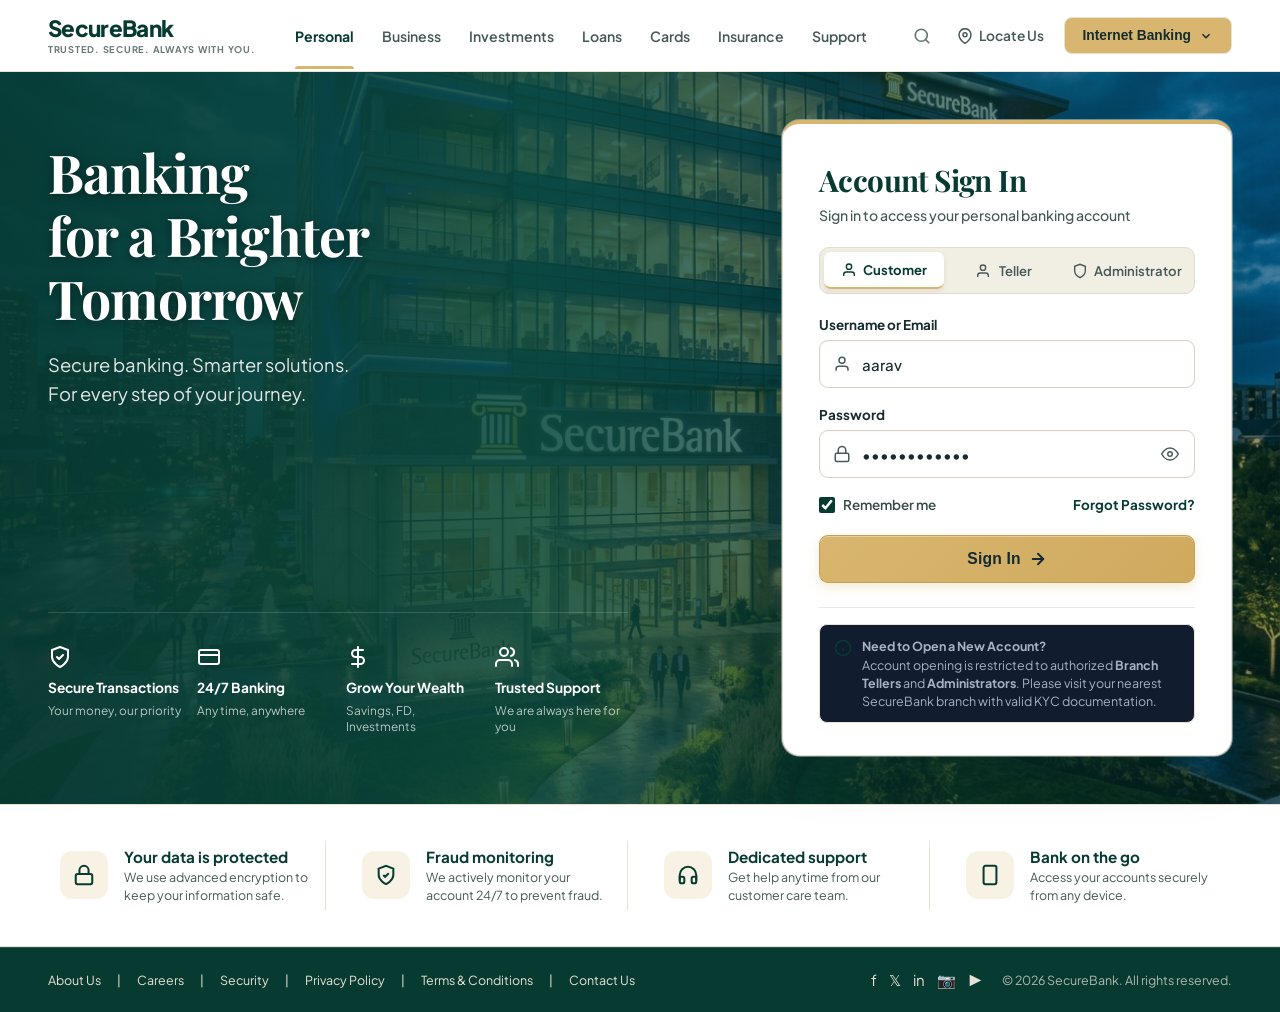
==== src/main/resources/web/index.html @ 15ca66fe "Initial commit: SecureBank banking system" ====
<!DOCTYPE html>
<html lang="en">
<head>
    <meta charset="UTF-8">
    <meta name="viewport" content="width=device-width, initial-scale=1.0">
    <title>SecureBank — Enterprise Core Banking Platform</title>
    <link rel="preconnect" href="https://fonts.googleapis.com">
    <link rel="preconnect" href="https://fonts.gstatic.com" crossorigin>
    <link href="https://fonts.googleapis.com/css2?family=Plus+Jakarta+Sans:wght@300;400;500;600;700;800&family=JetBrains+Mono:wght@400;500;600;700&display=swap" rel="stylesheet">
    <link rel="stylesheet" href="style.css">
</head>
<body>

    <div class="app-shell">

        <!-- INSTITUTIONAL DEEP NAVY SIDEBAR (Full Height Left Column) -->
        <aside class="app-sidebar" id="appSidebar">

            <!-- Sidebar Top Brand Logo -->
            <div class="sidebar-brand-logo" onclick="navigateToDashboard()">
                <div class="logo-icon-wrap">
                    <svg viewBox="0 0 24 24" width="22" height="22" fill="none" stroke="currentColor" stroke-width="2.3" stroke-linecap="round" stroke-linejoin="round">
                        <path d="M3 21h18M3 10h18M5 10v11M9 10v11M15 10v11M19 10v11M12 2L2 7h20L12 2z"/>
                    </svg>
                </div>
                <div class="brand-details">
                    <span class="brand-name">SecureBank</span>
                    <span class="brand-tagline">Bank Smarter. Live Better.</span>
                </div>
            </div>
            
            <!-- CUSTOMER NAVIGATION (PART 3) -->
            <div class="sidebar-nav-group" id="customerNav">
                <a class="nav-item active" data-view="dashboard" onclick="switchCustomerTab('dashboard')">
                    <span class="nav-icon">
                        <svg viewBox="0 0 24 24" width="18" height="18" fill="none" stroke="currentColor" stroke-width="2"><path d="M3 9l9-7 9 7v11a2 2 0 0 1-2 2H5a2 2 0 0 1-2-2z"/><polyline points="9 22 9 12 15 12 15 22"/></svg>
                    </span>
                    <span>Dashboard</span>
                </a>
                <a class="nav-item" data-view="accounts" onclick="showAllAccountsModal()">
                    <span class="nav-icon">
                        <svg viewBox="0 0 24 24" width="18" height="18" fill="none" stroke="currentColor" stroke-width="2"><path d="M3 21h18M3 10h18M5 10v11M19 10v11M9 10v11M15 10v11M12 3l9 5H3l9-5z"/></svg>
                    </span>
                    <span>My Accounts</span>
                </a>
                <a class="nav-item" data-view="transfer" onclick="openActionModal('TRANSFER')">
                    <span class="nav-icon">
                        <svg viewBox="0 0 24 24" width="18" height="18" fill="none" stroke="currentColor" stroke-width="2"><path d="M7 16V4m0 0L3 8m4-4l4 4m6 4v12m0 0l4-4m-4 4l-4-4"/></svg>
                    </span>
                    <span>Transfer Money</span>
                </a>
                <a class="nav-item" data-view="beneficiaries" onclick="openBeneficiariesModal()">
                    <span class="nav-icon">
                        <svg viewBox="0 0 24 24" width="18" height="18" fill="none" stroke="currentColor" stroke-width="2"><path d="M17 21v-2a4 4 0 0 0-4-4H5a4 4 0 0 0-4 4v2"/><circle cx="9" cy="7" r="4"/><path d="M23 21v-2a4 4 0 0 0-3-3.87"/><path d="M16 3.13a4 4 0 0 1 0 7.75"/></svg>
                    </span>
                    <span>Beneficiaries</span>
                </a>
                <a class="nav-item" data-view="transactions" onclick="showAllTransactionsModal()">
                    <span class="nav-icon">
                        <svg viewBox="0 0 24 24" width="18" height="18" fill="none" stroke="currentColor" stroke-width="2"><path d="M14 2H6a2 2 0 0 0-2 2v16a2 2 0 0 0 2 2h12a2 2 0 0 0 2-2V8z"/><polyline points="14 2 14 8 20 8"/><line x1="16" y1="13" x2="8" y2="13"/><line x1="16" y1="17" x2="8" y2="17"/></svg>
                    </span>
                    <span>Transactions</span>
                </a>
                <a class="nav-item" data-view="billpay" onclick="openBillPayModal()">
                    <span class="nav-icon">
                        <svg viewBox="0 0 24 24" width="18" height="18" fill="none" stroke="currentColor" stroke-width="2"><polygon points="13 2 3 14 12 14 11 22 21 10 12 10 13 2"/></svg>
                    </span>
                    <span>Bill Payments</span>
                </a>
                <a class="nav-item" data-view="fixed-deposit" onclick="openFixedDepositModal()">
                    <span class="nav-icon">
                        <svg viewBox="0 0 24 24" width="18" height="18" fill="none" stroke="currentColor" stroke-width="2"><path d="M19 5H5a2 2 0 0 0-2 2v10a2 2 0 0 0 2 2h14a2 2 0 0 0 2-2V7a2 2 0 0 0-2-2z"/><circle cx="12" cy="12" r="3"/></svg>
                    </span>
                    <span>Fixed Deposits</span>
                </a>
                <a class="nav-item" data-view="loans" onclick="openLoanModal()">
                    <span class="nav-icon">
                        <svg viewBox="0 0 24 24" width="18" height="18" fill="none" stroke="currentColor" stroke-width="2"><line x1="19" y1="5" x2="5" y2="19"/><circle cx="6.5" cy="6.5" r="2.5"/><circle cx="17.5" cy="17.5" r="2.5"/></svg>
                    </span>
                    <span>Loans</span>
                </a>
                <a class="nav-item" data-view="cards" onclick="openCardControlsModal()">
                    <span class="nav-icon">
                        <svg viewBox="0 0 24 24" width="18" height="18" fill="none" stroke="currentColor" stroke-width="2"><rect x="1" y="4" width="22" height="16" rx="2" ry="2"/><line x1="1" y1="10" x2="23" y2="10"/></svg>
                    </span>
                    <span>Cards</span>
                </a>
                <a class="nav-item" data-view="insights" onclick="openSpendingInsightsModal()">
                    <span class="nav-icon">
                        <svg viewBox="0 0 24 24" width="18" height="18" fill="none" stroke="currentColor" stroke-width="2"><path d="M21.21 15.89A10 10 0 1 1 8 2.83"/><path d="M22 12A10 10 0 0 0 12 2v10z"/></svg>
                    </span>
                    <span>Spending Insights</span>
                </a>
                <a class="nav-item" data-view="rewards" onclick="openRewardsModal()">
                    <span class="nav-icon">
                        <svg viewBox="0 0 24 24" width="18" height="18" fill="none" stroke="currentColor" stroke-width="2"><polyline points="20 12 20 22 4 22 4 12"/><rect x="2" y="7" width="20" height="5"/><line x1="12" y1="22" x2="12" y2="7"/><path d="M12 7H7.5a2.5 2.5 0 0 1 0-5C11 2 12 7 12 7z"/><path d="M12 7h4.5a2.5 2.5 0 0 0 0-5C13 2 12 7 12 7z"/></svg>
                    </span>
                    <span>Rewards & Offers</span>
                </a>
                <a class="nav-item" data-view="settings" onclick="openProfileModal()">
                    <span class="nav-icon">
                        <svg viewBox="0 0 24 24" width="18" height="18" fill="none" stroke="currentColor" stroke-width="2"><circle cx="12" cy="12" r="3"/><path d="M19.4 15a1.65 1.65 0 0 0 .33 1.82l.06.06a2 2 0 0 1 0 2.83 2 2 0 0 1-2.83 0l-.06-.06a1.65 1.65 0 0 0-1.82-.33 1.65 1.65 0 0 0-1 1.51V21a2 2 0 0 1-2 2 2 2 0 0 1-2-2v-.09A1.65 1.65 0 0 0 9 19.4a1.65 1.65 0 0 0-1.82.33l-.06.06a2 2 0 0 1-2.83 0 2 2 0 0 1 0-2.83l.06-.06a1.65 1.65 0 0 0 .33-1.82 1.65 1.65 0 0 0-1.51-1H3a2 2 0 0 1-2-2 2 2 0 0 1 2-2h.09A1.65 1.65 0 0 0 4.6 9a1.65 1.65 0 0 0-.33-1.82l-.06-.06a2 2 0 0 1 0-2.83 2 2 0 0 1 2.83 0l.06.06a1.65 1.65 0 0 0 1.82.33H9a1.65 1.65 0 0 0 1-1.51V3a2 2 0 0 1 2-2 2 2 0 0 1 2 2v.09a1.65 1.65 0 0 0 1 1.51 1.65 1.65 0 0 0 1.82-.33l.06-.06a2 2 0 0 1 2.83 0 2 2 0 0 1 0 2.83l-.06.06a1.65 1.65 0 0 0-.33 1.82V9a1.65 1.65 0 0 0 1.51 1H21a2 2 0 0 1 2 2 2 2 0 0 1-2 2h-.09a1.65 1.65 0 0 0-1.51 1z"/></svg>
                    </span>
                    <span>Security & Settings</span>
                </a>

                <!-- Promotional Sidebar Card matching screenshot -->
                <div class="sidebar-promo-card" onclick="openPromoGrowthModal()" title="Explore Savings & Investment">
                    <div class="promo-gold-waves"></div>
                    <div class="promo-title">Your Financial Growth Partner</div>
                    <div class="promo-sub">Explore savings, investment and more</div>
                </div>

                <div class="sidebar-logout-btn" onclick="handleLogout()">
                    <svg viewBox="0 0 24 24" width="18" height="18" fill="none" stroke="currentColor" stroke-width="2"><path d="M9 21H5a2 2 0 0 1-2-2V5a2 2 0 0 1 2-2h4"/><polyline points="16 17 21 12 16 7"/><line x1="21" y1="12" x2="9" y2="12"/></svg>
                    <span>Secure Logout</span>
                </div>
            </div>

            <!-- TELLER NAVIGATION (PART 4) -->
            <div class="sidebar-nav-group" id="tellerNav" style="display:none;">
                <a class="nav-item active" onclick="switchTellerTab('dashboard')">
                    <span class="nav-icon">
                        <svg viewBox="0 0 24 24" width="18" height="18" fill="none" stroke="currentColor" stroke-width="2"><path d="M3 9l9-7 9 7v11a2 2 0 0 1-2 2H5a2 2 0 0 1-2-2z"/><polyline points="9 22 9 12 15 12 15 22"/></svg>
                    </span>
                    <span>Dashboard</span>
                </a>
                <a class="nav-item" onclick="focusTellerSearch('customer')">
                    <span class="nav-icon">
                        <svg viewBox="0 0 24 24" width="18" height="18" fill="none" stroke="currentColor" stroke-width="2"><circle cx="11" cy="11" r="8"/><line x1="21" y1="21" x2="16.65" y2="16.65"/></svg>
                    </span>
                    <span>Customer Lookup</span>
                </a>
                <a class="nav-item" onclick="focusTellerSearch('account')">
                    <span class="nav-icon">
                        <svg viewBox="0 0 24 24" width="18" height="18" fill="none" stroke="currentColor" stroke-width="2"><rect x="2" y="7" width="20" height="14" rx="2" ry="2"/><path d="M16 21V5a2 2 0 0 0-2-2h-4a2 2 0 0 0-2 2v16"/></svg>
                    </span>
                    <span>Account Lookup</span>
                </a>
                <a class="nav-item" onclick="openActionModal('DEPOSIT')">
                    <span class="nav-icon">
                        <svg viewBox="0 0 24 24" width="18" height="18" fill="none" stroke="currentColor" stroke-width="2"><path d="M12 5v14M5 12l7 7 7-7"/><path d="M3 21h18"/></svg>
                    </span>
                    <span>Cash Deposit</span>
                </a>
                <a class="nav-item" onclick="openActionModal('WITHDRAW')">
                    <span class="nav-icon">
                        <svg viewBox="0 0 24 24" width="18" height="18" fill="none" stroke="currentColor" stroke-width="2"><path d="M12 19V5M5 12l7-7 7 7"/><path d="M3 3h18"/></svg>
                    </span>
                    <span>Cash Withdrawal</span>
                </a>
                <a class="nav-item" onclick="showAllTransactionsModal()">
                    <span class="nav-icon">
                        <svg viewBox="0 0 24 24" width="18" height="18" fill="none" stroke="currentColor" stroke-width="2"><path d="M14 2H6a2 2 0 0 0-2 2v16a2 2 0 0 0 2 2h12a2 2 0 0 0 2-2V8z"/><polyline points="14 2 14 8 20 8"/><line x1="16" y1="13" x2="8" y2="13"/><line x1="16" y1="17" x2="8" y2="17"/></svg>
                    </span>
                    <span>Transaction History</span>
                </a>
                <a class="nav-item" onclick="openReceiptModal()">
                    <span class="nav-icon">
                        <svg viewBox="0 0 24 24" width="18" height="18" fill="none" stroke="currentColor" stroke-width="2"><path d="M6 2v20l3-2 3 2 3-2 3 2V2l-3 2-3-2-3 2-3-2z"/><line x1="9" y1="10" x2="15" y2="10"/><line x1="9" y1="14" x2="15" y2="14"/></svg>
                    </span>
                    <span>Receipt Generation</span>
                </a>
                <a class="nav-item" onclick="openPendingTxnsModal()">
                    <span class="nav-icon">
                        <svg viewBox="0 0 24 24" width="18" height="18" fill="none" stroke="currentColor" stroke-width="2"><circle cx="12" cy="12" r="10"/><polyline points="12 6 12 12 16 14"/></svg>
                    </span>
                    <span>Pending Transactions</span>
                </a>
                <a class="nav-item" onclick="openDailySummaryModal()">
                    <span class="nav-icon">
                        <svg viewBox="0 0 24 24" width="18" height="18" fill="none" stroke="currentColor" stroke-width="2"><rect x="3" y="4" width="18" height="18" rx="2" ry="2"/><line x1="16" y1="2" x2="16" y2="6"/><line x1="8" y1="2" x2="8" y2="6"/><line x1="3" y1="10" x2="21" y2="10"/></svg>
                    </span>
                    <span>Daily Summary</span>
                </a>
                <a class="nav-item" onclick="openProfileModal()">
                    <span class="nav-icon">
                        <svg viewBox="0 0 24 24" width="18" height="18" fill="none" stroke="currentColor" stroke-width="2"><circle cx="12" cy="12" r="3"/><path d="M19.4 15a1.65 1.65 0 0 0 .33 1.82l.06.06a2 2 0 0 1 0 2.83 2 2 0 0 1-2.83 0l-.06-.06a1.65 1.65 0 0 0-1.82-.33 1.65 1.65 0 0 0-1 1.51V21a2 2 0 0 1-2 2 2 2 0 0 1-2-2v-.09A1.65 1.65 0 0 0 9 19.4a1.65 1.65 0 0 0-1.82.33l-.06.06a2 2 0 0 1-2.83 0 2 2 0 0 1 0-2.83l.06-.06a1.65 1.65 0 0 0 .33-1.82 1.65 1.65 0 0 0-1.51-1H3a2 2 0 0 1-2-2 2 2 0 0 1 2-2h.09A1.65 1.65 0 0 0 4.6 9a1.65 1.65 0 0 0-.33-1.82l-.06-.06a2 2 0 0 1 0-2.83 2 2 0 0 1 2.83 0l.06.06a1.65 1.65 0 0 0 1.82.33H9a1.65 1.65 0 0 0 1-1.51V3a2 2 0 0 1 2-2 2 2 0 0 1 2 2v.09a1.65 1.65 0 0 0 1 1.51 1.65 1.65 0 0 0 1.82-.33l.06-.06a2 2 0 0 1 2.83 0 2 2 0 0 1 0 2.83l-.06.06a1.65 1.65 0 0 0-.33 1.82V9a1.65 1.65 0 0 0 1.51 1H21a2 2 0 0 1 2 2 2 2 0 0 1-2 2h-.09a1.65 1.65 0 0 0-1.51 1z"/></svg>
                    </span>
                    <span>Profile & Settings</span>
                </a>
                <div class="sidebar-logout-btn" onclick="handleLogout()">
                    <svg viewBox="0 0 24 24" width="18" height="18" fill="none" stroke="currentColor" stroke-width="2"><path d="M9 21H5a2 2 0 0 1-2-2V5a2 2 0 0 1 2-2h4"/><polyline points="16 17 21 12 16 7"/><line x1="21" y1="12" x2="9" y2="12"/></svg>
                    <span>Secure Logout</span>
                </div>
            </div>

            <!-- ADMIN NAVIGATION (PART 5) -->
            <div class="sidebar-nav-group" id="adminNav" style="display:none;">
                <a class="nav-item active" onclick="switchAdminTab('dashboard')" data-view="dashboard">
                    <span class="nav-icon">
                        <svg viewBox="0 0 24 24" width="18" height="18" fill="none" stroke="currentColor" stroke-width="2"><path d="M3 9l9-7 9 7v11a2 2 0 0 1-2 2H5a2 2 0 0 1-2-2z"/><polyline points="9 22 9 12 15 12 15 22"/></svg>
                    </span>
                    <span>Dashboard</span>
                </a>
                <a class="nav-item" id="adminNavSessions" onclick="switchAdminTab('sessions')" data-view="sessions">
                    <span class="nav-icon">
                        <svg viewBox="0 0 24 24" width="18" height="18" fill="none" stroke="currentColor" stroke-width="2"><path d="M12 22s8-4 8-10V5l-8-3-8 3v7c0 6 8 10 8 10z"/><polyline points="9 12 11 14 15 10"/></svg>
                    </span>
                    <span>Session Monitoring</span>
                </a>
                <a class="nav-item" onclick="switchAdminTab('users')">
                    <span class="nav-icon">
                        <svg viewBox="0 0 24 24" width="18" height="18" fill="none" stroke="currentColor" stroke-width="2"><path d="M17 21v-2a4 4 0 0 0-4-4H5a4 4 0 0 0-4 4v2"/><circle cx="9" cy="7" r="4"/><path d="M23 21v-2a4 4 0 0 0-3-3.87"/><path d="M16 3.13a4 4 0 0 1 0 7.75"/></svg>
                    </span>
                    <span>Customer Management</span>
                </a>
                <a class="nav-item" onclick="showAllAccountsModal()">
                    <span class="nav-icon">
                        <svg viewBox="0 0 24 24" width="18" height="18" fill="none" stroke="currentColor" stroke-width="2"><path d="M3 21h18M3 10h18M5 10v11M19 10v11M9 10v11M15 10v11M12 3l9 5H3l9-5z"/></svg>
                    </span>
                    <span>Account Management</span>
                </a>
                <a class="nav-item" onclick="openCreateStaffModal()">
                    <span class="nav-icon">
                        <svg viewBox="0 0 24 24" width="18" height="18" fill="none" stroke="currentColor" stroke-width="2"><circle cx="12" cy="12" r="10"/><line x1="12" y1="8" x2="12" y2="16"/><line x1="8" y1="12" x2="16" y2="12"/></svg>
                    </span>
                    <span>User & Role Management</span>
                </a>
                <a class="nav-item" onclick="openTellerManagementModal()">
                    <span class="nav-icon">
                        <svg viewBox="0 0 24 24" width="18" height="18" fill="none" stroke="currentColor" stroke-width="2"><rect x="2" y="3" width="20" height="14" rx="2" ry="2"/><line x1="8" y1="21" x2="16" y2="21"/><line x1="12" y1="17" x2="12" y2="21"/></svg>
                    </span>
                    <span>Teller Management</span>
                </a>
                <a class="nav-item" onclick="showAllTransactionsModal()">
                    <span class="nav-icon">
                        <svg viewBox="0 0 24 24" width="18" height="18" fill="none" stroke="currentColor" stroke-width="2"><polyline points="22 12 18 12 15 21 9 3 6 12 2 12"/></svg>
                    </span>
                    <span>Transaction Monitoring</span>
                </a>
                <a class="nav-item" onclick="showAllSecurityAlertsModal()">
                    <span class="nav-icon">
                        <svg viewBox="0 0 24 24" width="18" height="18" fill="none" stroke="currentColor" stroke-width="2"><path d="M10.29 3.86L1.82 18a2 2 0 0 0 1.71 3h16.94a2 2 0 0 0 1.71-3L13.71 3.86a2 2 0 0 0-3.42 0z"/><line x1="12" y1="9" x2="12" y2="13"/><line x1="12" y1="17" x2="12.01" y2="17"/></svg>
                    </span>
                    <span>Suspicious Activity</span>
                </a>
                <a class="nav-item" onclick="exportAuditCsv()">
                    <span class="nav-icon">
                        <svg viewBox="0 0 24 24" width="18" height="18" fill="none" stroke="currentColor" stroke-width="2"><path d="M14 2H6a2 2 0 0 0-2 2v16a2 2 0 0 0 2 2h12a2 2 0 0 0 2-2V8z"/><polyline points="14 2 14 8 20 8"/><line x1="16" y1="13" x2="8" y2="13"/><line x1="16" y1="17" x2="8" y2="17"/></svg>
                    </span>
                    <span>Audit Logs</span>
                </a>
                <a class="nav-item" onclick="runAutomatedReconciliation()">
                    <span class="nav-icon">
                        <svg viewBox="0 0 24 24" width="18" height="18" fill="none" stroke="currentColor" stroke-width="2"><path d="M16 16l3-8 3 8c-.87.65-1.92 1-3 1s-2.13-.35-3-1zM2 16l3-8 3 8c-.87.65-1.92 1-3 1s-2.13-.35-3-1zM7 21h10M12 3v18M3 7h18"/></svg>
                    </span>
                    <span>Reconciliation</span>
                </a>
                <a class="nav-item" onclick="openAdminSystemHealthModal()">
                    <span class="nav-icon">
                        <svg viewBox="0 0 24 24" width="18" height="18" fill="none" stroke="currentColor" stroke-width="2"><ellipse cx="12" cy="5" rx="9" ry="3"/><path d="M21 12c0 1.66-4 3-9 3s-9-1.34-9-3"/><path d="M3 5v14c0 1.66 4 3 9 3s9-1.34 9-3V5"/></svg>
                    </span>
                    <span>System Health</span>
                </a>
                <a class="nav-item" onclick="openAdminReportsModal()">
                    <span class="nav-icon">
                        <svg viewBox="0 0 24 24" width="18" height="18" fill="none" stroke="currentColor" stroke-width="2"><line x1="18" y1="20" x2="18" y2="10"/><line x1="12" y1="20" x2="12" y2="4"/><line x1="6" y1="20" x2="6" y2="14"/></svg>
                    </span>
                    <span>Reports</span>
                </a>
                <a class="nav-item" onclick="openAdminSettingsModal()">
                    <span class="nav-icon">
                        <svg viewBox="0 0 24 24" width="18" height="18" fill="none" stroke="currentColor" stroke-width="2"><circle cx="12" cy="12" r="3"/><path d="M19.4 15a1.65 1.65 0 0 0 .33 1.82l.06.06a2 2 0 0 1 0 2.83 2 2 0 0 1-2.83 0l-.06-.06a1.65 1.65 0 0 0-1.82-.33 1.65 1.65 0 0 0-1 1.51V21a2 2 0 0 1-2 2 2 2 0 0 1-2-2v-.09A1.65 1.65 0 0 0 9 19.4a1.65 1.65 0 0 0-1.82.33l-.06.06a2 2 0 0 1 0-2.83 2 2 0 0 1 2.83 0l.06.06a1.65 1.65 0 0 0 1.82.33H9a1.65 1.65 0 0 0 1-1.51V3a2 2 0 0 1 2-2 2 2 0 0 1 2 2v.09a1.65 1.65 0 0 0 1 1.51 1.65 1.65 0 0 0 1.82-.33l.06-.06a2 2 0 0 1 2.83 0 2 2 0 0 1 0 2.83l-.06.06a1.65 1.65 0 0 0-.33 1.82V9a1.65 1.65 0 0 0 1.51 1H21a2 2 0 0 1 2 2 2 2 0 0 1-2 2h-.09a1.65 1.65 0 0 0-1.51 1z"/></svg>
                    </span>
                    <span>Settings</span>
                </a>
                <div class="sidebar-logout-btn" onclick="handleLogout()">
                    <svg viewBox="0 0 24 24" width="18" height="18" fill="none" stroke="currentColor" stroke-width="2"><path d="M9 21H5a2 2 0 0 1-2-2V5a2 2 0 0 1 2-2h4"/><polyline points="16 17 21 12 16 7"/><line x1="21" y1="12" x2="9" y2="12"/></svg>
                    <span>Secure Logout</span>
                </div>
            </div>

            <!-- Security Badge Footer -->
            <div class="sidebar-security-badge" id="sidebarHelpBox">
                <div class="security-badge-icon">
                    <span class="pulse-ring"></span>
                    <svg viewBox="0 0 24 24" width="14" height="14" fill="none" stroke="currentColor" stroke-width="2.2"><path d="M12 22s8-4 8-10V5l-8-3-8 3v7c0 6 8 10 8 10z"/></svg>
                </div>
                <div class="security-badge-info">
                    <div class="security-badge-title">256-Bit SSL Secured</div>
                    <div class="security-badge-sub">Core Banking Platform Active</div>
                </div>
            </div>

        </aside>

        <!-- MAIN APP COLUMN (Header + Content Workspace) -->
        <div class="app-main-column">

            <!-- TOP HEADER NAVBAR (Clean White Bar with Search, Bell, Help, Profile) -->
            <header class="app-header">
                <!-- Header Center Search Bar -->
                <div class="header-center">
                    <div class="header-search-container">
                        <svg viewBox="0 0 24 24" width="16" height="16" fill="none" stroke="currentColor" stroke-width="2" class="header-search-icon"><circle cx="11" cy="11" r="8"/><line x1="21" y1="21" x2="16.65" y2="16.65"/></svg>
                        <input type="text" id="globalHeaderSearch" class="header-search-input" placeholder="Search transactions, accounts, payees..." oninput="handleGlobalSearch(event)" onkeydown="if(event.key==='Enter') executeGlobalSearch()">
                        <button type="button" id="headerSearchClearBtn" class="header-search-clear" onclick="clearGlobalSearch()" title="Clear search" style="display:none;">&times;</button>
                        <button type="button" id="headerSearchBtn" style="display:none;" onclick="executeGlobalSearch()"></button>
                    </div>
                    <!-- Security Badge (subtle) -->
                    <div class="security-badge" id="headerSecurityStatusWrap" style="display:none;">
                        <span class="live-dot"></span>
                        <span id="headerSecurityStatus">Active Session — TLS Enforced</span>
                    </div>
                </div>

                <div class="header-right">
                    <!-- Display Density / Scale Switcher -->
                    <button class="header-action-icon-btn density-toggle-btn" id="headerDensityBtn" title="Toggle Compact Density / Scale" onclick="toggleAppDensity()">
                        <span id="densityBtnIcon">🔍</span>
                    </button>

                    <!-- Dark / Light Theme Toggle Button -->
                    <button class="header-action-icon-btn theme-toggle-btn" id="headerThemeBtn" title="Toggle Light/Dark Theme" onclick="toggleAppTheme()">
                        <span id="themeBtnIcon">🌙</span>
                    </button>

                    <!-- Date/Time Pill (visible for staff) -->
                    <div class="header-time-pill" id="headerClockPill" style="display:none;">24 Oct 2026, 11:00 AM</div>

                    <!-- Notifications button with red badge -->
                    <button class="header-action-icon-btn" id="headerNotifBtn" title="Notifications" onclick="showAllNotificationsModal()">
                        <svg viewBox="0 0 24 24" width="18" height="18" fill="none" stroke="currentColor" stroke-width="2" stroke-linecap="round" stroke-linejoin="round">
                            <path d="M18 8A6 6 0 0 0 6 8c0 7-3 9-3 9h18s-3-2-3-9"></path>
                            <path d="M13.73 21a2 2 0 0 1-3.46 0"></path>
                        </svg>
                        <span class="header-badge" id="headerNotifBadge">3</span>
                    </button>

                    <!-- Help Button -->
                    <button class="header-help-btn" id="headerHelpBtn" onclick="openHelpModal()" title="Help & Support">
                        <svg viewBox="0 0 24 24" width="16" height="16" fill="none" stroke="currentColor" stroke-width="2"><circle cx="12" cy="12" r="10"/><path d="M9.09 9a3 3 0 0 1 5.83 1c0 2-3 3-3 3"/><line x1="12" y1="17" x2="12.01" y2="17"/></svg>
                        <span>Help</span>
                    </button>

                    <!-- User Profile Dropdown Widget -->
                    <div class="user-profile-widget" id="userProfileWidget" onclick="toggleUserDropdown()">
                        <div class="user-avatar-circle" id="headerUserAvatar">RS</div>
                        <div class="user-info-text">
                            <span class="user-full-name" id="headerUserName">Rahul Sharma</span>
                            <span class="user-role-label" id="headerUserRole">Customer</span>
                        </div>
                        <svg class="user-dropdown-arrow" viewBox="0 0 24 24" width="15" height="15" fill="none" stroke="currentColor" stroke-width="2">
                            <path d="M6 9l6 6 6-6"/>
                        </svg>
                    </div>

                    <!-- Profile Dropdown Menu -->
                    <div class="profile-dropdown-menu" id="profileDropdownMenu" style="display:none;">
                        <div class="dropdown-header">Active Account</div>
                        <div class="dropdown-item" onclick="openProfileModal()">
                            <span class="dropdown-icon">
                                <svg viewBox="0 0 24 24" width="15" height="15" fill="none" stroke="currentColor" stroke-width="2"><path d="M20 21v-2a4 4 0 0 0-4-4H8a4 4 0 0 0-4 4v2"/><circle cx="12" cy="7" r="4"/></svg>
                            </span>
                            <span>Profile Details</span>
                        </div>
                        <div class="dropdown-item" onclick="openChangePasswordModal()">
                            <span class="dropdown-icon">
                                <svg viewBox="0 0 24 24" width="15" height="15" fill="none" stroke="currentColor" stroke-width="2"><rect x="3" y="11" width="18" height="11" rx="2" ry="2"/><path d="M7 11V7a5 5 0 0 1 10 0v4"/></svg>
                            </span>
                            <span>Change Password</span>
                        </div>
                        <hr class="dropdown-divider">
                        <div class="dropdown-item danger" onclick="handleLogout()">
                            <span class="dropdown-icon">
                                <svg viewBox="0 0 24 24" width="15" height="15" fill="none" stroke="currentColor" stroke-width="2"><path d="M9 21H5a2 2 0 0 1-2-2V5a2 2 0 0 1 2-2h4"/><polyline points="16 17 21 12 16 7"/><line x1="21" y1="12" x2="9" y2="12"/></svg>
                            </span>
                            <span>Secure Logout</span>
                        </div>
                    </div>
                </div>
            </header>

            <!-- MAIN SCROLLABLE WORKSPACE -->
            <main class="app-workspace" id="appWorkspace">

            <!-- ========================================================
                 VIEW 1: CUSTOMER PORTAL (MODERN EXECUTIVE LAYOUT)
                 ======================================================== -->
            <section id="customerView" class="view-panel active">
                
                <!-- TOP GREETING & PRIMARY ACTIONS STRIP -->
                <div class="cust-top-strip">
                    <div class="cust-top-greeting">
                        <h1 class="welcome-title" id="custWelcomeTitle">Good Morning, Rahul Sharma</h1>
                        <span class="welcome-status-chip">
                            <span class="live-pulse-dot"></span>
                            <span>KYC Level 3 Verified &bull; Active TLS Session</span>
                        </span>
                        <span class="welcome-subtitle" id="custWelcomeSub" style="display:none;">Primary Account &bull;&bull;&bull;&bull; 6789</span>
                        <div class="user-recent-access-strip" id="custRecentAccessStrip">
                            <span class="access-pill-item">
                                <svg viewBox="0 0 24 24" width="12" height="12" fill="none" stroke="currentColor" stroke-width="2"><circle cx="12" cy="12" r="10"/><polyline points="12 6 12 12 16 14"/></svg>
                                <span>Session: <strong id="custCurrentSessionStart">Active now</strong></span>
                            </span>
                            <span class="access-pill-divider">&bull;</span>
                            <span class="access-pill-item">
                                <span>Last Login: <strong id="custLastLoginTime">Today</strong></span>
                            </span>
                            <span class="access-pill-divider">&bull;</span>
                            <span class="access-pill-item">
                                <span>IP: <strong id="custSessionIp">127.0.0.1</strong></span>
                            </span>
                        </div>
                    </div>
                    <div class="cust-top-actions">
                        <button type="button" class="action-btn primary-glow" onclick="openTransferModal()">
                            <svg viewBox="0 0 24 24" width="13" height="13" fill="none" stroke="currentColor" stroke-width="2.2"><line x1="7" y1="17" x2="17" y2="7"/><polyline points="7 7 17 7 17 17"/></svg>
                            <span>Send Money</span>
                        </button>
                        <button type="button" class="action-btn secondary-btn" onclick="openBillsModal()">
                            <svg viewBox="0 0 24 24" width="13" height="13" fill="none" stroke="currentColor" stroke-width="2"><path d="M14 2H6a2 2 0 0 0-2 2v16a2 2 0 0 0 2 2h12a2 2 0 0 0 2-2V8z"/><polyline points="14 2 14 8 20 8"/><line x1="16" y1="13" x2="8" y2="13"/><line x1="16" y1="17" x2="8" y2="17"/><polyline points="10 9 9 9 8 9"/></svg>
                            <span>Pay Bills</span>
                        </button>
                        <button type="button" class="action-btn secondary-btn" onclick="openAddBeneficiaryModal()">
                            <svg viewBox="0 0 24 24" width="13" height="13" fill="none" stroke="currentColor" stroke-width="2"><path d="M16 21v-2a4 4 0 0 0-4-4H5a4 4 0 0 0-4 4v2"/><circle cx="8.5" cy="7" r="4"/><line x1="20" y1="8" x2="20" y2="14"/><line x1="23" y1="11" x2="17" y2="11"/></svg>
                            <span>+ Payee</span>
                        </button>
                        <button type="button" class="action-btn secondary-btn" onclick="openStatementModal()">
                            <svg viewBox="0 0 24 24" width="13" height="13" fill="none" stroke="currentColor" stroke-width="2"><path d="M21 15v4a2 2 0 0 1-2 2H5a2 2 0 0 1-2-2v-4"/><polyline points="7 10 12 15 17 10"/><line x1="12" y1="15" x2="12" y2="3"/></svg>
                            <span>Statement</span>
                        </button>
                    </div>
                </div>

                <!-- 4 EXECUTIVE FINANCIAL METRIC CARDS -->
                <div class="cust-metrics-bar">
                    <!-- 1. Total Combined Balance -->
                    <div class="metric-card metric-primary-card">
                        <div class="metric-header">
                            <span class="metric-label">TOTAL BALANCE</span>
                            <button type="button" class="balance-eye-btn" id="balanceEyeBtn" onclick="toggleBalancePrivacy()" title="Toggle Balance Privacy">
                                <svg viewBox="0 0 24 24" width="13" height="13" fill="none" stroke="currentColor" stroke-width="2"><path d="M1 12s4-8 11-8 11 8 11 8-4 8-11 8-11-8-11-8z"/><circle cx="12" cy="12" r="3"/></svg>
                            </button>
                            <button type="button" id="balanceToggleBtn" style="display:none;" onclick="toggleBalancePrivacy()"></button>
                        </div>
                        <div class="metric-val-row">
                            <span class="metric-val-large" id="totalCombinedBalance">&#8377; 2,23,750.00</span>
                        </div>
                        <div class="metric-footer-row">
                            <span class="metric-trend-pill positive" id="totalBalanceTrendText">+5.2%</span>
                            <div class="metric-sparkline" title="Growth trend">
                                <svg viewBox="0 0 50 14" width="50" height="14" fill="none">
                                    <path d="M1 11 L 10 9 L 20 12 L 30 5 L 40 7 L 49 2" stroke="currentColor" stroke-width="1.8" stroke-linecap="round" stroke-linejoin="round"/>
                                </svg>
                            </div>
                        </div>
                    </div>

                    <!-- 2. Monthly Inflow -->
                    <div class="metric-card" onclick="openCustomerIncomeModal()" style="cursor:pointer;" title="View Inflow Breakdown">
                        <div class="metric-header">
                            <span class="metric-label">MONTHLY INFLOW</span>
                            <div class="metric-icon-badge green">
                                <svg viewBox="0 0 24 24" width="12" height="12" fill="none" stroke="currentColor" stroke-width="2"><path d="M12 19V5M5 12l7-7 7 7"/></svg>
                            </div>
                        </div>
                        <div class="metric-val-row">
                            <span class="metric-val-large" id="custMonthlyIncome">&#8377; 1,20,000.00</span>
                        </div>
                        <div class="metric-footer-row">
                            <span class="metric-trend-pill positive">+12.4% vs last mo</span>
                        </div>
                    </div>

                    <!-- 3. Monthly Outflow -->
                    <div class="metric-card" onclick="openCustomerExpensesModal()" style="cursor:pointer;" title="View Outflow Breakdown">
                        <div class="metric-header">
                            <span class="metric-label">MONTHLY OUTFLOW</span>
                            <div class="metric-icon-badge rose">
                                <svg viewBox="0 0 24 24" width="12" height="12" fill="none" stroke="currentColor" stroke-width="2"><path d="M12 5v14M5 12l7 7 7-7"/></svg>
                            </div>
                        </div>
                        <div class="metric-val-row">
                            <span class="metric-val-large" id="custMonthlyExpenses">&#8377; 42,580.00</span>
                        </div>
                        <div class="metric-footer-row">
                            <span class="metric-trend-pill subtle-rose">-3.1% vs last mo</span>
                        </div>
                    </div>

                    <!-- 4. Rewards & Accounts -->
                    <div class="metric-card" onclick="openRewardsModal()" style="cursor:pointer;" title="View & Redeem Reward Points">
                        <div class="metric-header">
                            <span class="metric-label">REWARDS &bull; ACCOUNTS</span>
                            <div class="metric-icon-badge amber">
                                <svg viewBox="0 0 24 24" width="12" height="12" fill="none" stroke="currentColor" stroke-width="2"><polygon points="12 2 15.09 8.26 22 9.27 17 14.14 18.18 21.02 12 17.77 5.82 21.02 7 14.14 2 9.27 8.91 8.26 12 2"/></svg>
                            </div>
                        </div>
                        <div class="metric-val-row" style="display:flex; align-items:baseline; justify-content:space-between;">
                            <div>
                                <span class="metric-val-large" id="custRewardsPoints">1,250</span>
                                <span class="metric-unit-text">Pts</span>
                            </div>
                            <span class="redeem-chip">Redeem</span>
                        </div>
                        <div class="metric-footer-row">
                            <span class="metric-sub-note" id="custActiveAccountsSub">3 Active Accounts (2 Sav | 1 Cur)</span>
                            <span id="custActiveAccounts" style="display:none;">3</span>
                        </div>
                    </div>
                </div>

                <!-- SECTION 1: EXECUTIVE PORTFOLIO & SERVICES SHOWCASE (Prominent Accounts & Card + Quick Actions & Security) -->
                <div class="cust-exec-showcase-grid">
                    
                    <!-- LEFT COLUMN: Accounts Portfolio & Virtual Debit Card -->
                    <div class="cust-exec-col">
                        
                        <!-- My Accounts Portfolio -->
                        <div class="fintech-card compact-card">
                            <div class="card-header-row">
                                <div class="card-title-group">
                                    <h2 class="card-title">My Accounts</h2>
                                    <p class="card-subtitle" id="custAccountCountNote">Total 2 active accounts</p>
                                </div>
                                <div class="card-header-actions">
                                    <button type="button" class="pill-btn primary" onclick="showAllAccountsModal()">
                                        <svg viewBox="0 0 24 24" width="11" height="11" fill="none" stroke="currentColor" stroke-width="2"><line x1="12" y1="5" x2="12" y2="19"/><line x1="5" y1="12" x2="19" y2="12"/></svg>
                                        <span>Manage</span>
                                    </button>
                                </div>
                            </div>
                            
                            <!-- 2 Compact Account Strip Cards -->
                            <div class="accounts-items-list" id="custAccountsSummary">
                                <!-- Savings Account -->
                                <div class="account-item-card primary-acc" onclick="showAccountDetails('1001')">
                                    <div class="acc-item-left">
                                        <div class="acc-type-icon blue">
                                            <svg viewBox="0 0 24 24" width="14" height="14" fill="none" stroke="currentColor" stroke-width="2"><path d="M3 21h18M3 10h18M5 10v11M9 10v11M15 10v11M19 10v11M12 2L2 7h20L12 2z"/></svg>
                                        </div>
                                        <div class="acc-item-meta">
                                            <div class="acc-name-line">
                                                <span class="acc-name">Premium Savings</span>
                                                <span class="acc-pill-primary" id="savingsAccStatus">Primary</span>
                                            </div>
                                            <div class="acc-number-line">
                                                <span class="acc-mask-num" id="savingsAccNumber">**** 6789</span>
                                                <span class="acc-copy-btn" onclick="event.stopPropagation(); copyAccountNumber('1001')" title="Copy Account Number">
                                                    <svg viewBox="0 0 24 24" width="11" height="11" fill="none" stroke="currentColor" stroke-width="2"><rect x="9" y="9" width="13" height="13" rx="2" ry="2"/><path d="M5 15H4a2 2 0 0 1-2-2V4a2 2 0 0 1 2-2h9a2 2 0 0 1 2 2v1"/></svg>
                                                </span>
                                            </div>
                                        </div>
                                    </div>
                                    <div class="acc-item-right">
                                        <div class="acc-item-balance" id="savingsAccBalance">&#8377; 1,25,430.00</div>
                                        <div class="acc-item-hint">Available Funds</div>
                                    </div>
                                </div>

                                <!-- Current Account -->
                                <div class="account-item-card" onclick="showAccountDetails('1002')">
                                    <div class="acc-item-left">
                                        <div class="acc-type-icon green">
                                            <svg viewBox="0 0 24 24" width="14" height="14" fill="none" stroke="currentColor" stroke-width="2"><rect x="2" y="7" width="20" height="14" rx="2" ry="2"/><path d="M16 21V5a2 2 0 0 0-2-2h-4a2 2 0 0 0-2 2v16"/></svg>
                                        </div>
                                        <div class="acc-item-meta">
                                            <div class="acc-name-line">
                                                <span class="acc-name">Business Current</span>
                                                <span class="acc-pill-secondary" id="currentAccStatus">Active</span>
                                            </div>
                                            <div class="acc-number-line">
                                                <span class="acc-mask-num" id="currentAccNumber">**** 4321</span>
                                                <span class="acc-copy-btn" onclick="event.stopPropagation(); copyAccountNumber('1002')" title="Copy Account Number">
                                                    <svg viewBox="0 0 24 24" width="11" height="11" fill="none" stroke="currentColor" stroke-width="2"><rect x="9" y="9" width="13" height="13" rx="2" ry="2"/><path d="M5 15H4a2 2 0 0 1-2-2V4a2 2 0 0 1 2-2h9a2 2 0 0 1 2 2v1"/></svg>
                                                </span>
                                            </div>
                                        </div>
                                    </div>
                                    <div class="acc-item-right">
                                        <div class="acc-item-balance" id="currentAccBalance">&#8377; 98,320.00</div>
                                        <div class="acc-item-hint">Business Balance</div>
                                    </div>
                                </div>
                            </div>
                        </div>

                        <!-- Virtual Debit Card -->
                        <div class="fintech-card compact-card">
                            <div class="card-header-row" style="margin-bottom:6px;">
                                <h2 class="card-title">Virtual Debit Card</h2>
                                <span class="card-status-badge active" style="font-size:0.65rem;">Active &bull; TLS</span>
                            </div>
                            <!-- Titanium Obsidian Card Asset -->
                            <div class="visa-luxury-card" id="customerDebitCard">
                                <div class="visa-top">
                                    <div class="visa-bank-logo-row" style="display:flex; align-items:center; gap:6px;">
                                        <div class="visa-logo-icon">
                                            <svg viewBox="0 0 24 24" width="14" height="14" fill="none" stroke="currentColor" stroke-width="2.2">
                                                <path d="M3 21h18M3 10h18M5 10v11M9 10v11M15 10v11M19 10v11M12 2L2 7h20L12 2z"/>
                                            </svg>
                                        </div>
                                        <span class="visa-bank-name">SECUREBANK</span>
                                    </div>
                                    <div class="visa-top-right">
                                        <span class="visa-tier-label">PLATINUM VIP</span>
                                        <div class="contactless-wave" title="Contactless Active">
                                            <svg viewBox="0 0 24 24" width="13" height="13" fill="none" stroke="currentColor" stroke-width="2"><path d="M5 12.55a11 11 0 0 1 14.08 0"/><path d="M1.42 9a16 16 0 0 1 21.16 0"/><path d="M8.53 16.11a6 6 0 0 1 6.95 0"/></svg>
                                        </div>
                                    </div>
                                </div>
                                <div class="visa-chip-row">
                                    <div class="emv-chip">
                                        <div class="chip-line"></div><div class="chip-line"></div>
                                    </div>
                                </div>
                                <div class="visa-card-number" id="debitCardMaskedNum">**** **** **** 9012</div>
                                <div class="visa-bottom">
                                    <div class="visa-holder-col">
                                        <span class="visa-lbl">CARDHOLDER</span>
                                        <span class="visa-holder-name" id="debitCardHolderName">RAHUL SHARMA</span>
                                    </div>
                                    <div class="visa-valid-col">
                                        <span class="visa-lbl">EXPIRES</span>
                                        <span class="visa-exp-val">10/29</span>
                                    </div>
                                    <div class="visa-logo-symbol">VISA</div>
                                </div>
                            </div>

                            <!-- 3 Card Control Buttons -->
                            <div class="card-action-btns-row">
                                <button type="button" class="card-btn-pill" id="cardBlockBtn" onclick="toggleCardBlock()">
                                    <svg viewBox="0 0 24 24" width="12" height="12" fill="none" stroke="currentColor" stroke-width="2"><rect x="3" y="11" width="18" height="11" rx="2" ry="2"/><path d="M7 11V7a5 5 0 0 1 10 0v4"/></svg>
                                    <span id="cardBlockBtnText">Block</span>
                                </button>
                                <button type="button" class="card-btn-pill" onclick="openCardLimitsModal()">
                                    <svg viewBox="0 0 24 24" width="12" height="12" fill="none" stroke="currentColor" stroke-width="2"><circle cx="12" cy="12" r="3"/><path d="M19.4 15a1.65 1.65 0 0 0 .33 1.82l.06.06a2 2 0 0 1 0 2.83 2 2 0 0 1-2.83 0l-.06-.06a1.65 1.65 0 0 0-1.82-.33 1.65 1.65 0 0 0-1 1.51V21a2 2 0 0 1-2 2 2 2 0 0 1-2-2v-.09A1.65 1.65 0 0 0 9 19.4a1.65 1.65 0 0 0-1.82.33l-.06.06a2 2 0 0 1-2.83 0 2 2 0 0 1 0-2.83l.06-.06a1.65 1.65 0 0 0 .33-1.82 1.65 1.65 0 0 0-1.51-1H3a2 2 0 0 1-2-2 2 2 0 0 1 2-2h.09A1.65 1.65 0 0 0 4.6 9a1.65 1.65 0 0 0-.33-1.82l-.06-.06a2 2 0 0 1 0-2.83 2 2 0 0 1 2.83 0l.06.06a1.65 1.65 0 0 0 1.82.33H9a1.65 1.65 0 0 0 1-1.51V3a2 2 0 0 1 2-2 2 2 0 0 1 2 2v.09a1.65 1.65 0 0 0 1 1.51 1.65 1.65 0 0 0 1.82-.33l.06-.06a2 2 0 0 1 2.83 0 2 2 0 0 1 0 2.83l-.06.06a1.65 1.65 0 0 0-.33 1.82V9a1.65 1.65 0 0 0 1.51 1H21a2 2 0 0 1 2 2 2 2 0 0 1-2 2h-.09a1.65 1.65 0 0 0-1.51 1z"/></svg>
                                    <span>Limits</span>
                                </button>
                                <button type="button" class="card-btn-pill" onclick="openCardPinModal()">
                                    <svg viewBox="0 0 24 24" width="12" height="12" fill="none" stroke="currentColor" stroke-width="2"><path d="M21 2l-2 2m-1-1l-3 3m-2-2l-3 3m-2-2l-4 4a2 2 0 0 0 0 2.83l1.17 1.17a2 2 0 0 0 2.83 0l4-4"/></svg>
                                    <span>PIN</span>
                                </button>
                            </div>
                        </div>

                    </div>

                    <!-- RIGHT COLUMN: Quick Services Hub & Security Shield -->
                    <div class="cust-exec-col">
                        
                        <!-- Quick Services 6-Grid -->
                        <div class="fintech-card compact-card">
                            <div class="card-header-row" style="margin-bottom:8px;">
                                <div class="card-title-group">
                                    <h2 class="card-title">Quick Services</h2>
                                    <span class="card-subtitle">Instant Financial Operations</span>
                                </div>
                            </div>
                            <div class="quick-actions-6-grid">
                                <div class="qa-tile" onclick="openTransferModal()">
                                    <div class="qa-icon-circle blue"><svg viewBox="0 0 24 24" width="14" height="14" fill="none" stroke="currentColor" stroke-width="2"><line x1="7" y1="17" x2="17" y2="7"/><polyline points="7 7 17 7 17 17"/></svg></div>
                                    <span class="qa-tile-title">Send</span>
                                </div>
                                <div class="qa-tile" onclick="openDepositModal()">
                                    <div class="qa-icon-circle green"><svg viewBox="0 0 24 24" width="14" height="14" fill="none" stroke="currentColor" stroke-width="2"><line x1="12" y1="5" x2="12" y2="19"/><line x1="5" y1="12" x2="19" y2="12"/></svg></div>
                                    <span class="qa-tile-title">Deposit</span>
                                </div>
                                <div class="qa-tile" onclick="openBillsModal()">
                                    <div class="qa-icon-circle pink"><svg viewBox="0 0 24 24" width="14" height="14" fill="none" stroke="currentColor" stroke-width="2"><rect x="3" y="4" width="18" height="18" rx="2" ry="2"/><line x1="16" y1="2" x2="16" y2="6"/><line x1="8" y1="2" x2="8" y2="6"/><line x1="3" y1="10" x2="21" y2="10"/></svg></div>
                                    <span class="qa-tile-title">Bills</span>
                                </div>
                                <div class="qa-tile" onclick="openBeneficiaryModal()">
                                    <div class="qa-icon-circle purple"><svg viewBox="0 0 24 24" width="14" height="14" fill="none" stroke="currentColor" stroke-width="2"><path d="M17 21v-2a4 4 0 0 0-4-4H5a4 4 0 0 0-4 4v2"/><circle cx="9" cy="7" r="4"/><path d="M23 21v-2a4 4 0 0 0-3-3.87"/><path d="M16 3.13a4 4 0 0 1 0 7.75"/></svg></div>
                                    <span class="qa-tile-title">Payees</span>
                                </div>
                                <div class="qa-tile" onclick="openFdModal()">
                                    <div class="qa-icon-circle cyan"><svg viewBox="0 0 24 24" width="14" height="14" fill="none" stroke="currentColor" stroke-width="2"><circle cx="12" cy="12" r="10"/><path d="M12 6v6l4 2"/></svg></div>
                                    <span class="qa-tile-title">FD 7.8%</span>
                                </div>
                                <div class="qa-tile" onclick="openLoanModal()">
                                    <div class="qa-icon-circle amber"><svg viewBox="0 0 24 24" width="14" height="14" fill="none" stroke="currentColor" stroke-width="2"><path d="M3 9l9-7 9 7v11a2 2 0 0 1-2 2H5a2 2 0 0 1-2-2z"/><polyline points="9 22 9 12 15 12 15 22"/></svg></div>
                                    <span class="qa-tile-title">Loan</span>
                                </div>
                            </div>
                        </div>

                        <!-- Security Shield & Alerts -->
                        <div class="fintech-card compact-card">
                            <div class="card-header-row" style="margin-bottom:8px;">
                                <div class="card-title-group">
                                    <h2 class="card-title">Security Shield</h2>
                                    <span class="card-subtitle">Active Fraud &amp; Biometric Protection</span>
                                </div>
                                <button type="button" class="pill-btn secondary" onclick="openSecuritySettingsModal()">Settings</button>
                            </div>
                            <div class="security-alerts-list" id="customerAlertsList">
                                <div class="alert-item-card" onclick="openAlertDetailModal('login')">
                                    <div class="alert-icon-wrap green">
                                        <svg viewBox="0 0 24 24" width="13" height="13" fill="none" stroke="currentColor" stroke-width="2"><path d="M12 22s8-4 8-10V5l-8-3-8 3v7c0 6 8 10 8 10z"/></svg>
                                    </div>
                                    <div class="alert-text-wrap">
                                        <div class="alert-title">New device login verified</div>
                                        <div class="alert-time">Today, 09:12 AM</div>
                                    </div>
                                </div>
                                <div class="alert-item-card" onclick="openAlertDetailModal('unusual')">
                                    <div class="alert-icon-wrap amber">
                                        <svg viewBox="0 0 24 24" width="13" height="13" fill="none" stroke="currentColor" stroke-width="2"><path d="M10.29 3.86L1.82 18a2 2 0 0 0 1.71 3h16.94a2 2 0 0 0 1.71-3L13.71 3.86a2 2 0 0 0-3.42 0z"/><line x1="12" y1="9" x2="12" y2="13"/><line x1="12" y1="17" x2="12.01" y2="17"/></svg>
                                    </div>
                                    <div class="alert-text-wrap">
                                        <div class="alert-title">Daily spending threshold alert</div>
                                        <div class="alert-time">Yesterday, 08:45 PM</div>
                                    </div>
                                </div>
                                <div class="alert-item-card" onclick="openAlertDetailModal('kyc')">
                                    <div class="alert-icon-wrap blue">
                                        <svg viewBox="0 0 24 24" width="13" height="13" fill="none" stroke="currentColor" stroke-width="2"><circle cx="12" cy="12" r="10"/><line x1="12" y1="8" x2="12" y2="12"/><line x1="12" y1="16" x2="12.01" y2="16"/></svg>
                                    </div>
                                    <div class="alert-text-wrap">
                                        <div class="alert-title">KYC Tier 3 Active</div>
                                        <div class="alert-time">Biometric &amp; PAN verified</div>
                                    </div>
                                </div>
                                <div class="alert-item-card" onclick="openAlertDetailModal('protected')">
                                    <div class="alert-icon-wrap green">
                                        <svg viewBox="0 0 24 24" width="13" height="13" fill="none" stroke="currentColor" stroke-width="2"><polyline points="20 6 9 17 4 12"/></svg>
                                    </div>
                                    <div class="alert-text-wrap">
                                        <div class="alert-title">2FA Shield Active</div>
                                        <div class="alert-time">Protected</div>
                                    </div>
                                </div>
                            </div>
                        </div>

                    </div>
                </div>

                <!-- SECTION 2: SIDE-BY-SIDE ANALYTICS (Spending & Cash Flow Area Chart + Expense Categories Donut) -->
                <div class="cust-exec-analytics-grid">
                    
                    <!-- Spending Trends & Area Chart -->
                    <div class="fintech-card compact-card cust-paired-chart">
                        <div class="card-header-row">
                            <div class="card-title-group">
                                <h2 class="card-title">Spending &amp; Cash Flow</h2>
                                <span class="card-subtitle">Monthly Inflow vs Outflow Trajectory</span>
                            </div>
                            <div class="card-header-actions">
                                <div class="select-wrapper">
                                    <select id="spendingTrendPeriod" class="clean-select" onchange="renderSpendingTrendChart(this.value)">
                                        <option value="6M">Last 6 Months</option>
                                        <option value="3M">Last 3 Months</option>
                                        <option value="1Y">1 Year</option>
                                    </select>
                                </div>
                            </div>
                        </div>
                        
                        <!-- Interactive SVG Area Chart injected by JS -->
                        <div class="trend-chart-container" id="spendingTrendChartWrap">
                            <!-- Populated dynamically via renderSpendingTrendChart() -->
                        </div>

                        <!-- Live Cash Flow Metrics Bar -->
                        <div class="cf-metrics-bottom-strip">
                            <div class="cf-metric-col">
                                <div class="cf-metric-lbl">TOTAL INFLOW</div>
                                <div class="cf-metric-val green" id="spendingInflowVal">&#8377; 1,20,000.00</div>
                                <div class="cf-bar-track"><div class="cf-bar-fill green" id="spendingInflowBar" style="width:75%;"></div></div>
                            </div>
                            <div class="cf-metric-col">
                                <div class="cf-metric-lbl">TOTAL OUTFLOW</div>
                                <div class="cf-metric-val rose" id="spendingOutflowVal">&#8377; 42,580.00</div>
                                <div class="cf-bar-track"><div class="cf-bar-fill rose" id="spendingOutflowBar" style="width:28%;"></div></div>
                            </div>
                            <div class="cf-metric-col">
                                <div class="cf-metric-lbl">NET SAVINGS RATE</div>
                                <div class="cf-metric-rate" id="spendingSavingsRateText">Net: <strong style="color:var(--success-green);">64.5% Saved</strong></div>
                                <div class="cf-metric-sub" id="spendingBudgetTrackText">On Track</div>
                            </div>
                        </div>
                    </div>

                    <!-- Expense Categories Donut -->
                    <div class="fintech-card compact-card cust-paired-donut">
                        <div class="card-header-row">
                            <div class="card-title-group">
                                <h2 class="card-title">Categories</h2>
                                <span class="card-subtitle">Spending Breakdown</span>
                            </div>
                            <div class="card-header-actions">
                                <div class="select-wrapper">
                                    <select id="spendingOverviewSelect" class="clean-select" onchange="updateSpendingOverviewChart(this.value)">
                                        <option value="this_month">This Month</option>
                                        <option value="last_month">Last Month</option>
                                        <option value="all">All Time</option>
                                    </select>
                                </div>
                            </div>
                        </div>
                        <div class="donut-chart-flex">
                            <div class="donut-chart-wrap">
                                <svg viewBox="0 0 100 100" class="donut-svg-graphic" id="spendingDonutSvg">
                                    <circle cx="50" cy="50" r="38" fill="none" class="donut-track"/>
                                    <circle cx="50" cy="50" r="38" fill="none" class="donut-segment s1" stroke="#2563EB" stroke-dasharray="83.5 238.7" stroke-dashoffset="0"/>
                                    <circle cx="50" cy="50" r="38" fill="none" class="donut-segment s2" stroke="#0D9488" stroke-dasharray="59.6 238.7" stroke-dashoffset="-83.5"/>
                                    <circle cx="50" cy="50" r="38" fill="none" class="donut-segment s3" stroke="#F97316" stroke-dasharray="35.8 238.7" stroke-dashoffset="-143.1"/>
                                    <circle cx="50" cy="50" r="38" fill="none" class="donut-segment s4" stroke="#8B5CF6" stroke-dasharray="28.6 238.7" stroke-dashoffset="-178.9"/>
                                    <circle cx="50" cy="50" r="38" fill="none" class="donut-segment s5" stroke="#EAB308" stroke-dasharray="19.1 238.7" stroke-dashoffset="-207.5"/>
                                    <circle cx="50" cy="50" r="38" fill="none" class="donut-segment s6" stroke="#455855" stroke-dasharray="11.9 238.7" stroke-dashoffset="-226.6"/>
                                </svg>
                                <div class="donut-inner-text">
                                    <div class="donut-spent-val" id="donutSpentVal">&#8377; 42.5K</div>
                                    <div class="donut-spent-lbl">Spent</div>
                                </div>
                            </div>
                            <div class="donut-legend-column" id="spendingDonutLegend">
                                <div class="legend-item"><span class="legend-dot" style="background:#2563EB;"></span><span>Shopping</span><strong class="legend-pct">35%</strong></div>
                                <div class="legend-item"><span class="legend-dot" style="background:#0D9488;"></span><span>Food</span><strong class="legend-pct">25%</strong></div>
                                <div class="legend-item"><span class="legend-dot" style="background:#F97316;"></span><span>Utility</span><strong class="legend-pct">15%</strong></div>
                                <div class="legend-item"><span class="legend-dot" style="background:#8B5CF6;"></span><span>Travel</span><strong class="legend-pct">12%</strong></div>
                                <div class="legend-item"><span class="legend-dot" style="background:#EAB308;"></span><span>Edu</span><strong class="legend-pct">8%</strong></div>
                                <div class="legend-item"><span class="legend-dot" style="background:#455855;"></span><span>Other</span><strong class="legend-pct">5%</strong></div>
                            </div>
                        </div>
                        <div id="spendingCategoryBreakdown" style="margin-top:6px;"></div>
                    </div>

                </div>

                <!-- SECTION 3: FULL-WIDTH EXECUTIVE RECENT ACTIVITY & TRANSACTION LEDGER -->
                <div class="cust-exec-activity-row">
                    <div class="fintech-card compact-card cust-full-table">
                        <div class="card-header-row">
                            <div class="card-title-group">
                                <h2 class="card-title">Recent Activity</h2>
                                <span class="card-subtitle">Real-Time Core Banking Transaction Ledger</span>
                            </div>
                            <div class="card-header-actions">
                                <input type="text" placeholder="Search transactions..." class="mini-search-input" oninput="filterCustomerTxns(this.value)">
                                <button type="button" class="pill-btn secondary" onclick="openAllTransactionsModal()">
                                    <svg viewBox="0 0 24 24" width="11" height="11" fill="none" stroke="currentColor" stroke-width="2"><line x1="8" y1="6" x2="21" y2="6"/><line x1="8" y1="12" x2="21" y2="12"/><line x1="8" y1="18" x2="21" y2="18"/><line x1="3" y1="6" x2="3.01" y2="6"/><line x1="3" y1="12" x2="3.01" y2="12"/><line x1="3" y1="18" x2="3.01" y2="18"/></svg>
                                    <span>All</span>
                                </button>
                                <button type="button" class="pill-btn secondary" onclick="openStatementModal()">
                                    <svg viewBox="0 0 24 24" width="11" height="11" fill="none" stroke="currentColor" stroke-width="2"><path d="M14 2H6a2 2 0 0 0-2 2v16a2 2 0 0 0 2 2h12a2 2 0 0 0 2-2V8z"/><polyline points="14 2 14 8 20 8"/></svg>
                                    <span>Statement</span>
                                </button>
                            </div>
                        </div>
                        <div class="data-table-wrapper">
                            <table class="fintech-table" id="customerTxnTable">
                                <thead>
                                    <tr>
                                        <th>Date &amp; Time</th>
                                        <th>Description</th>
                                        <th>Type</th>
                                        <th>Status</th>
                                        <th style="text-align:right;">Amount</th>
                                    </tr>
                                </thead>
                                <tbody id="customerTxnBody">
                                    <!-- Populated dynamically by JS -->
                                </tbody>
                            </table>
                        </div>
                    </div>
                </div>

            </section>
            <!-- ========================================================
                 VIEW 2: TELLER DASHBOARD (PART 4)
                 ======================================================== -->
            <section id="tellerView" class="view-panel">
                
                <!-- TELLER HEADER / SUBHEADER -->
                <div class="portal-subheader-row">
                    <div>
                        <h1 class="portal-title">Teller Dashboard</h1>
                        <div class="portal-metadata-pills">
                            <span class="meta-tag">Branch: Main Branch</span>
                            <span class="meta-separator">|</span>
                            <span class="meta-tag">Teller ID: TLR-001</span>
                            <span class="meta-separator">|</span>
                            <span class="meta-tag status-active"><span class="live-dot"></span> Session: Active</span>
                        </div>
                        <div class="user-recent-access-strip" id="tellerRecentAccessStrip">
                            <span class="access-pill-item">
                                <svg viewBox="0 0 24 24" width="12" height="12" fill="none" stroke="currentColor" stroke-width="2"><circle cx="12" cy="12" r="10"/><polyline points="12 6 12 12 16 14"/></svg>
                                <span>Session: <strong id="tellerCurrentSessionStart">Active now</strong></span>
                            </span>
                            <span class="access-pill-divider">&bull;</span>
                            <span class="access-pill-item">
                                <span>Last Login: <strong id="tellerLastLoginTime">Today</strong></span>
                            </span>
                            <span class="access-pill-divider">&bull;</span>
                            <span class="access-pill-item">
                                <span>Terminal IP: <strong id="tellerSessionIp">127.0.0.1</strong></span>
                            </span>
                        </div>
                    </div>
                    <div class="portal-clock-pill" id="tellerClockDisplay">Mon, 14 Jul 2025 | 10:24 AM</div>
                </div>

                <!-- 4 TELLER TOP STAT CARDS -->
                <div class="teller-top-stats-grid">
                    <div class="stat-card white-card teller-stat">
                        <div class="stat-header">
                            <div class="stat-icon-circle green-soft">
                                <svg viewBox="0 0 24 24" width="18" height="18" fill="none" stroke="currentColor" stroke-width="2"><path d="M12 5v14M5 12l7 7 7-7"/><path d="M3 21h18"/></svg>
                            </div>
                            <div class="teller-stat-texts">
                                <div class="stat-label-text">Today's Deposits</div>
                                <div class="stat-val-text" id="tellerTodayDeposits">&#8377; 8,75,000</div>
                                <div class="stat-sub-note" id="tellerTodayDepositsCount">+24 transactions</div>
                            </div>
                        </div>
                    </div>

                    <div class="stat-card white-card teller-stat">
                        <div class="stat-header">
                            <div class="stat-icon-circle red-soft">
                                <svg viewBox="0 0 24 24" width="18" height="18" fill="none" stroke="currentColor" stroke-width="2"><path d="M12 19V5M5 12l7-7 7 7"/><path d="M3 3h18"/></svg>
                            </div>
                            <div class="teller-stat-texts">
                                <div class="stat-label-text">Today's Withdrawals</div>
                                <div class="stat-val-text" id="tellerTodayWithdrawals">&#8377; 5,20,000</div>
                                <div class="stat-sub-note" id="tellerTodayWithdrawalsCount">18 transactions</div>
                            </div>
                        </div>
                    </div>

                    <div class="stat-card white-card teller-stat">
                        <div class="stat-header">
                            <div class="stat-icon-circle blue-soft">
                                <svg viewBox="0 0 24 24" width="18" height="18" fill="none" stroke="currentColor" stroke-width="2"><line x1="18" y1="20" x2="18" y2="10"/><line x1="12" y1="20" x2="12" y2="4"/><line x1="6" y1="20" x2="6" y2="14"/></svg>
                            </div>
                            <div class="teller-stat-texts">
                                <div class="stat-label-text">Total Transactions</div>
                                <div class="stat-val-text" id="tellerTxnCount">42</div>
                                <div class="stat-badge green inline">+12% from yesterday</div>
                            </div>
                        </div>
                    </div>

                    <div class="stat-card white-card teller-stat">
                        <div class="stat-header">
                            <div class="stat-icon-circle amber-soft">
                                <svg viewBox="0 0 24 24" width="18" height="18" fill="none" stroke="currentColor" stroke-width="2"><circle cx="12" cy="12" r="10"/><polyline points="12 6 12 12 16 14"/></svg>
                            </div>
                            <div class="teller-stat-texts">
                                <div class="stat-label-text">Pending Operations</div>
                                <div class="stat-val-text" id="tellerPendingOps">3</div>
                                <div class="stat-sub-note amber-text">Require attention</div>
                            </div>
                        </div>
                    </div>
                </div>

                <!-- 4 BIG TELLER QUICK ACTION TILES -->
                <div class="teller-action-tiles-grid">
                    <div class="teller-hero-tile green-tile" onclick="openActionModal('DEPOSIT')">
                        <div class="tile-icon-wrap">
                            <svg viewBox="0 0 24 24" width="24" height="24" fill="none" stroke="currentColor" stroke-width="2.2"><path d="M12 5v14M5 12l7 7 7-7"/><path d="M3 21h18"/></svg>
                        </div>
                        <div class="tile-title">Cash Deposit</div>
                        <div class="tile-sub">Deposit to customer account</div>
                    </div>

                    <div class="teller-hero-tile blue-tile" onclick="openActionModal('WITHDRAW')">
                        <div class="tile-icon-wrap">
                            <svg viewBox="0 0 24 24" width="24" height="24" fill="none" stroke="currentColor" stroke-width="2.2"><path d="M12 19V5M5 12l7-7 7 7"/><path d="M3 3h18"/></svg>
                        </div>
                        <div class="tile-title">Cash Withdrawal</div>
                        <div class="tile-sub">Withdraw from customer account</div>
                    </div>

                    <div class="teller-hero-tile white-border-tile" onclick="focusTellerSearch('customer')">
                        <div class="tile-icon-wrap slate">
                            <svg viewBox="0 0 24 24" width="24" height="24" fill="none" stroke="currentColor" stroke-width="2.2"><circle cx="11" cy="11" r="8"/><line x1="21" y1="21" x2="16.65" y2="16.65"/></svg>
                        </div>
                        <div class="tile-title dark">Customer Lookup</div>
                        <div class="tile-sub slate">Search customer details</div>
                    </div>

                    <div class="teller-hero-tile white-border-tile" onclick="focusTellerSearch('account')">
                        <div class="tile-icon-wrap slate">
                            <svg viewBox="0 0 24 24" width="24" height="24" fill="none" stroke="currentColor" stroke-width="2.2"><rect x="2" y="7" width="20" height="14" rx="2" ry="2"/><path d="M16 21V5a2 2 0 0 0-2-2h-4a2 2 0 0 0-2 2v16"/></svg>
                        </div>
                        <div class="tile-title dark">Account Lookup</div>
                        <div class="tile-sub slate">Search account details</div>
                    </div>
                </div>

                <!-- Customer Search & Recent Teller Activity Section -->
                <div class="dashboard-panel teller-search-activity-panel" style="margin-top: 18px;">
                    <div class="panel-header">
                        <div>
                            <h3 class="panel-title">Customer Account Directory</h3>
                            <span class="panel-subtitle">Real-time customer search & counter management</span>
                        </div>
                        <div class="search-tabs-header">
                            <button type="button" class="search-tab-pill active" id="tabSearchCust" onclick="setTellerSearchTab('customer')">By Name</button>
                            <button type="button" class="search-tab-pill" id="tabSearchAcc" onclick="setTellerSearchTab('account')">By Account No</button>
                        </div>
                    </div>

                    <div class="search-controls-row">
                        <div class="search-input-wrapper">
                            <span class="search-icon">
                                <svg viewBox="0 0 24 24" width="16" height="16" fill="none" stroke="currentColor" stroke-width="2"><circle cx="11" cy="11" r="8"/><line x1="21" y1="21" x2="16.65" y2="16.65"/></svg>
                            </span>
                            <input type="text" class="search-input-box" id="tellerSearchInput" placeholder="Enter Customer Name or Account Number..." oninput="executeTellerSearch()">
                        </div>
                        <button type="button" class="btn-primary-compact" onclick="executeTellerSearch()">
                            <svg viewBox="0 0 24 24" width="14" height="14" fill="none" stroke="currentColor" stroke-width="2"><circle cx="11" cy="11" r="8"/><line x1="21" y1="21" x2="16.65" y2="16.65"/></svg>
                            <span>Search</span>
                        </button>
                    </div>

                    <div class="data-table-wrapper" style="margin-top: 14px;">
                        <table class="fintech-table" id="tellerRecentCustTable">
                            <thead>
                                <tr>
                                    <th>Customer Name</th>
                                    <th>Customer ID</th>
                                    <th>Account No.</th>
                                    <th>Phone</th>
                                    <th>Status</th>
                                    <th>Operation</th>
                                </tr>
                            </thead>
                            <tbody id="tellerRecentCustBody">
                                <tr>
                                    <td colspan="6" class="table-empty-cell">Loading accounts...</td>
                                </tr>
                            </tbody>
                        </table>
                    </div>
                </div>

                <!-- RECENT TELLER ACTIVITY TABLE -->
                <div class="dashboard-panel teller-activity-panel" style="margin-top: 18px;">
                    <div class="panel-header">
                        <h3 class="panel-title">Recent Teller Activity</h3>
                        <a class="view-all-link" onclick="showAllTransactionsModal()">View All &rarr;</a>
                    </div>
                    <div class="data-table-wrapper">
                        <table class="fintech-table" id="tellerRecentActivityTable">
                            <thead>
                                <tr>
                                    <th>Time</th>
                                    <th>Customer</th>
                                    <th>Type</th>
                                    <th class="text-right">Amount</th>
                                    <th class="text-center">Status</th>
                                </tr>
                            </thead>
                            <tbody id="tellerRecentActivityBody">
                                <tr>
                                    <td>10:15 AM</td>
                                    <td><strong>Ramesh Kumar</strong></td>
                                    <td><span class="badge-pill credit">Deposit</span></td>
                                    <td class="text-right amount-credit">&#8377; 25,000.00</td>
                                    <td class="text-center"><span class="badge-pill completed">Completed</span></td>
                                </tr>
                                <tr>
                                    <td>09:48 AM</td>
                                    <td><strong>Priya Singh</strong></td>
                                    <td><span class="badge-pill debit">Withdrawal</span></td>
                                    <td class="text-right amount-debit">&#8377; 10,000.00</td>
                                    <td class="text-center"><span class="badge-pill completed">Completed</span></td>
                                </tr>
                                <tr>
                                    <td>09:32 AM</td>
                                    <td><strong>Anil Mehta</strong></td>
                                    <td><span class="badge-pill credit">Deposit</span></td>
                                    <td class="text-right amount-credit">&#8377; 50,000.00</td>
                                    <td class="text-center"><span class="badge-pill completed">Completed</span></td>
                                </tr>
                                <tr>
                                    <td>09:10 AM</td>
                                    <td><strong>Sunita Devi</strong></td>
                                    <td><span class="badge-pill debit">Withdrawal</span></td>
                                    <td class="text-right amount-debit">&#8377; 15,000.00</td>
                                    <td class="text-center"><span class="badge-pill completed">Completed</span></td>
                                </tr>
                                <tr>
                                    <td>08:45 AM</td>
                                    <td><strong>Mohan Lal</strong></td>
                                    <td><span class="badge-pill credit">Deposit</span></td>
                                    <td class="text-right amount-credit">&#8377; 30,000.00</td>
                                    <td class="text-center"><span class="badge-pill completed">Completed</span></td>
                                </tr>
                            </tbody>
                        </table>
                    </div>
                </div>

            </section>


            <!-- ========================================================
                 VIEW 3: ADMINISTRATOR DASHBOARD (PART 5 - 8 METRICS)
                 ======================================================== -->
            <section id="adminView" class="view-panel">
                
                <!-- ADMIN SUBHEADER -->
                <div class="portal-subheader-row">
                    <div>
                        <h1 class="portal-title">Administrator Dashboard</h1>
                        <p class="portal-subtitle">System Overview and Monitoring</p>
                    </div>
                    <div class="admin-date-range-pill" onclick="openAdminDateFilterModal()" title="Filter Date Range">
                        <svg viewBox="0 0 24 24" width="14" height="14" fill="none" stroke="currentColor" stroke-width="2"><rect x="3" y="4" width="18" height="18" rx="2" ry="2"/><line x1="16" y1="2" x2="16" y2="6"/><line x1="8" y1="2" x2="8" y2="6"/><line x1="3" y1="10" x2="21" y2="10"/></svg>
                        <span id="adminDateRangeLabel">01 Jul 2025 - 14 Jul 2025</span>
                    </div>
                </div>

                <!-- 8 HIGH-IMPACT METRICS GRID -->
                <div class="admin-8-metrics-grid">
                    <div class="stat-card white-card admin-stat" onclick="switchAdminTab('users')" style="cursor:pointer;" title="View Registered Customers">
                        <div class="stat-header">
                            <div class="stat-icon-circle blue-soft"><svg viewBox="0 0 24 24" width="16" height="16" fill="none" stroke="currentColor" stroke-width="2"><path d="M17 21v-2a4 4 0 0 0-4-4H5a4 4 0 0 0-4 4v2"/><circle cx="9" cy="7" r="4"/><path d="M23 21v-2a4 4 0 0 0-3-3.87"/><path d="M16 3.13a4 4 0 0 1 0 7.75"/></svg></div>
                            <div class="admin-stat-body">
                                <span class="stat-label-text">Total Customers</span>
                                <div class="stat-val-inline"><span class="stat-val-text" id="adminTotalCustomers">1,248</span><span class="stat-badge green inline">+5.2%</span></div>
                            </div>
                        </div>
                    </div>

                    <div class="stat-card white-card admin-stat" onclick="showAllAccountsModal()" style="cursor:pointer;" title="View Active Accounts">
                        <div class="stat-header">
                            <div class="stat-icon-circle cyan-soft"><svg viewBox="0 0 24 24" width="16" height="16" fill="none" stroke="currentColor" stroke-width="2"><rect x="2" y="7" width="20" height="14" rx="2" ry="2"/><path d="M16 21V5a2 2 0 0 0-2-2h-4a2 2 0 0 0-2 2v16"/></svg></div>
                            <div class="admin-stat-body">
                                <span class="stat-label-text">Active Accounts</span>
                                <div class="stat-val-inline"><span class="stat-val-text" id="adminTotalAccounts">2,356</span><span class="stat-badge green inline">+3.1%</span></div>
                            </div>
                        </div>
                    </div>

                    <div class="stat-card white-card admin-stat">
                        <div class="stat-header">
                            <div class="stat-icon-circle green-soft"><svg viewBox="0 0 24 24" width="16" height="16" fill="none" stroke="currentColor" stroke-width="2"><path d="M12 5v14M5 12l7 7 7-7"/><path d="M3 21h18"/></svg></div>
                            <div class="admin-stat-body">
                                <span class="stat-label-text">Total Deposits</span>
                                <div class="stat-val-inline"><span class="stat-val-text" id="adminTotalDeposits">&#8377; 12.5 Cr</span><span class="stat-badge green inline">+8.7%</span></div>
                            </div>
                        </div>
                    </div>

                    <div class="stat-card white-card admin-stat">
                        <div class="stat-header">
                            <div class="stat-icon-circle red-soft"><svg viewBox="0 0 24 24" width="16" height="16" fill="none" stroke="currentColor" stroke-width="2"><path d="M12 19V5M5 12l7-7 7 7"/><path d="M3 3h18"/></svg></div>
                            <div class="admin-stat-body">
                                <span class="stat-label-text">Total Withdrawals</span>
                                <div class="stat-val-inline"><span class="stat-val-text" id="adminTotalWithdrawals">&#8377; 8.3 Cr</span><span class="stat-badge green inline">+6.4%</span></div>
                            </div>
                        </div>
                    </div>

                    <div class="stat-card white-card admin-stat" onclick="showAllTransactionsModal()" style="cursor:pointer;" title="View Transaction Volume">
                        <div class="stat-header">
                            <div class="stat-icon-circle purple-soft"><svg viewBox="0 0 24 24" width="16" height="16" fill="none" stroke="currentColor" stroke-width="2"><line x1="18" y1="20" x2="18" y2="10"/><line x1="12" y1="20" x2="12" y2="4"/><line x1="6" y1="20" x2="6" y2="14"/></svg></div>
                            <div class="admin-stat-body">
                                <span class="stat-label-text">Transaction Volume</span>
                                <div class="stat-val-inline"><span class="stat-val-text" id="adminVolumeVal">4,832</span><span class="stat-badge green inline">+12.3%</span></div>
                            </div>
                        </div>
                    </div>

                    <div class="stat-card white-card admin-stat">
                        <div class="stat-header">
                            <div class="stat-icon-circle red-soft"><svg viewBox="0 0 24 24" width="16" height="16" fill="none" stroke="currentColor" stroke-width="2"><circle cx="12" cy="12" r="10"/><line x1="15" y1="9" x2="9" y2="15"/><line x1="9" y1="9" x2="15" y2="15"/></svg></div>
                            <div class="admin-stat-body">
                                <span class="stat-label-text">Failed Transactions</span>
                                <div class="stat-val-inline"><span class="stat-val-text" id="adminFailedTxns">24</span><span class="stat-badge rose inline">-2.1%</span></div>
                            </div>
                        </div>
                    </div>

                    <div class="stat-card white-card admin-stat" onclick="showAllSecurityAlertsModal()" style="cursor:pointer;" title="View Suspicious Alerts">
                        <div class="stat-header">
                            <div class="stat-icon-circle amber-soft"><svg viewBox="0 0 24 24" width="16" height="16" fill="none" stroke="currentColor" stroke-width="2"><path d="M10.29 3.86L1.82 18a2 2 0 0 0 1.71 3h16.94a2 2 0 0 0 1.71-3L13.71 3.86a2 2 0 0 0-3.42 0z"/><line x1="12" y1="9" x2="12" y2="13"/><line x1="12" y1="17" x2="12.01" y2="17"/></svg></div>
                            <div class="admin-stat-body">
                                <span class="stat-label-text">Suspicious Alerts</span>
                                <div class="stat-val-inline"><span class="stat-val-text" id="adminSuspiciousCount">7</span><span class="stat-sub-note amber-text">&bull; Requires review</span></div>
                            </div>
                        </div>
                    </div>

                    <div class="stat-card white-card admin-stat" onclick="runAutomatedReconciliation()" style="cursor:pointer;" title="Run Ledger Reconciliation">
                        <div class="stat-header">
                            <div class="stat-icon-circle green-soft"><svg viewBox="0 0 24 24" width="16" height="16" fill="none" stroke="currentColor" stroke-width="2"><path d="M22 11.08V12a10 10 0 1 1-5.93-9.14"/><polyline points="22 4 12 14.01 9 11.01"/></svg></div>
                            <div class="admin-stat-body">
                                <span class="stat-label-text">Reconciliation Status</span>
                                <div class="stat-val-inline"><span class="stat-val-text green-text" id="adminReconExceptions">Balanced</span><span class="stat-sub-note">Last: 14 Jul 2025</span></div>
                            </div>
                        </div>
                    </div>
                </div>

                <!-- LOWER SECTION: 2 CHARTS -->
                <div class="admin-charts-grid">
                    <!-- Chart 1: Grouped Bar Chart (Deposits vs Withdrawals) -->
                    <div class="dashboard-panel admin-chart-panel">
                        <div class="panel-header">
                            <h3 class="panel-title">Transaction Volume (Last 30 Days)</h3>
                            <div class="chart-legend-row">
                                <span class="legend-badge"><span class="legend-dot" style="background:#2563EB;"></span>Deposits</span>
                                <span class="legend-badge"><span class="legend-dot" style="background:#F59E0B;"></span>Withdrawals</span>
                            </div>
                        </div>
                        <div class="admin-grouped-bar-wrap" id="adminTxnChartContainer">
                            <!-- SVG grouped bar chart rendered by JS -->
                        </div>
                    </div>

                    <!-- Chart 2: Transaction Status Distribution Donut -->
                    <div class="dashboard-panel admin-donut-panel">
                        <div class="panel-header">
                            <h3 class="panel-title">Transaction Status Distribution</h3>
                        </div>
                        <div class="donut-content-layout">
                            <div class="donut-chart-center" id="adminStatusDonutSvg">
                                <svg viewBox="0 0 140 140" width="130" height="130" class="donut-svg">
                                    <circle cx="70" cy="70" r="54" fill="transparent" stroke="#2563EB" stroke-width="16" stroke-dasharray="265 340" stroke-dashoffset="0"/>
                                    <circle cx="70" cy="70" r="54" fill="transparent" stroke="#0D9488" stroke-width="16" stroke-dasharray="27 340" stroke-dashoffset="-265"/>
                                    <circle cx="70" cy="70" r="54" fill="transparent" stroke="#EF4444" stroke-width="16" stroke-dasharray="17 340" stroke-dashoffset="-292"/>
                                    <circle cx="70" cy="70" r="54" fill="transparent" stroke="#F97316" stroke-width="16" stroke-dasharray="10 340" stroke-dashoffset="-309"/>
                                    <circle cx="70" cy="70" r="54" fill="transparent" stroke="#455855" stroke-width="16" stroke-dasharray="21 340" stroke-dashoffset="-319"/>
                                </svg>
                                <div class="donut-inner-text">
                                    <div class="donut-spent-val" id="adminTotalVolumeDonut">4,832</div>
                                    <div class="donut-spent-lbl">Total</div>
                                </div>
                            </div>
                            <div class="donut-legend-column">
                                <div class="legend-item"><span class="legend-dot" style="background:#2563EB;"></span><span>Completed</span><strong class="legend-pct">78%</strong></div>
                                <div class="legend-item"><span class="legend-dot" style="background:#0D9488;"></span><span>Pending</span><strong class="legend-pct">8%</strong></div>
                                <div class="legend-item"><span class="legend-dot" style="background:#EF4444;"></span><span>Failed</span><strong class="legend-pct">5%</strong></div>
                                <div class="legend-item"><span class="legend-dot" style="background:#F97316;"></span><span>Reversed</span><strong class="legend-pct">3%</strong></div>
                                <div class="legend-item"><span class="legend-dot" style="background:#455855;"></span><span>Others</span><strong class="legend-pct">6%</strong></div>
                            </div>
                        </div>
                    </div>
                </div>

                <!-- Admin Users & Security Quick Row -->
                <div class="admin-bottom-row" style="margin-top: 18px;">
                    <div class="section-card">
                        <div class="card-header-flex">
                            <div class="card-title-group">
                                <h2 class="card-title-lg">System Users & Staff Directory</h2>
                                <span class="card-subtitle-sm">RBAC user accounts with salted password hashing</span>
                            </div>
                            <button type="button" onclick="openCreateStaffModal()" class="btn-primary-compact">
                                <svg viewBox="0 0 24 24" width="14" height="14" fill="none" stroke="currentColor" stroke-width="2"><circle cx="12" cy="12" r="10"/><line x1="12" y1="8" x2="12" y2="16"/><line x1="8" y1="12" x2="16" y2="12"/></svg>
                                <span>Add Staff / Teller</span>
                            </button>
                        </div>
                        <div class="data-table-wrapper">
                            <table class="fintech-table" id="adminRecentUsersTable">
                                <thead>
                                    <tr>
                                        <th>Username</th>
                                        <th>Role</th>
                                        <th>Email</th>
                                        <th>Status</th>
                                        <th>Action</th>
                                    </tr>
                                </thead>
                                <tbody id="adminRecentUsersBody">
                                    <tr>
                                        <td colspan="5" class="table-empty-cell">Loading system users...</td>
                                    </tr>
                                </tbody>
                            </table>
                        </div>
                    </div>
                </div>

                <!-- ========================================================
                     LOGIN ACTIVITY & SESSION MONITORING (NEW SECTION)
                     ======================================================== -->
                <div id="adminSessionMonitoringSection" class="admin-session-section" style="margin-top: 24px;">
                    <div class="portal-subheader-row" style="margin-bottom: 16px;">
                        <div>
                            <h2 class="portal-title" style="font-size: 1.35rem; display: flex; align-items: center; gap: 8px;">
                                <svg viewBox="0 0 24 24" width="22" height="22" fill="none" stroke="currentColor" stroke-width="2"><path d="M12 22s8-4 8-10V5l-8-3-8 3v7c0 6 8 10 8 10z"/><polyline points="9 12 11 14 15 10"/></svg>
                                <span>Login Activity &amp; Session Monitoring</span>
                            </h2>
                            <p class="portal-subtitle">Live authenticated sessions, role occupancy &amp; audit history</p>
                        </div>
                        <div style="display:flex; gap:10px; align-items:center;">
                            <span class="pulse-indicator-live" title="Real-time session stream active">
                                <span class="pulse-dot"></span> LIVE TELEMETRY
                            </span>
                            <button type="button" class="btn-primary-compact" onclick="loadSessionMonitoringData()" title="Refresh Session Telemetry">
                                <svg viewBox="0 0 24 24" width="14" height="14" fill="none" stroke="currentColor" stroke-width="2"><polyline points="23 4 23 10 17 10"/><polyline points="1 20 1 14 7 14"/><path d="M3.51 9a9 9 0 0 1 14.85-3.36L23 10M1 14l4.64 4.36A9 9 0 0 0 20.49 15"/></svg>
                                <span>Refresh</span>
                            </button>
                        </div>
                    </div>

                    <!-- 4 SESSION SUMMARY METRIC CARDS -->
                    <div class="session-summary-grid">
                        <div class="stat-card white-card session-stat-card">
                            <div class="stat-header">
                                <div class="stat-icon-circle blue-soft">
                                    <svg viewBox="0 0 24 24" width="18" height="18" fill="none" stroke="currentColor" stroke-width="2"><rect x="2" y="3" width="20" height="14" rx="2" ry="2"/><line x1="8" y1="21" x2="16" y2="21"/><line x1="12" y1="17" x2="12" y2="21"/></svg>
                                </div>
                                <div class="admin-stat-body">
                                    <span class="stat-label-text">Total Active Sessions</span>
                                    <div class="stat-val-inline">
                                        <span class="stat-val-text" id="sessTotalActive">0</span>
                                        <span class="stat-badge blue inline">Live</span>
                                    </div>
                                </div>
                            </div>
                        </div>

                        <div class="stat-card white-card session-stat-card">
                            <div class="stat-header">
                                <div class="stat-icon-circle green-soft">
                                    <svg viewBox="0 0 24 24" width="18" height="18" fill="none" stroke="currentColor" stroke-width="2"><path d="M17 21v-2a4 4 0 0 0-4-4H5a4 4 0 0 0-4 4v2"/><circle cx="9" cy="7" r="4"/><path d="M23 21v-2a4 4 0 0 0-3-3.87"/><path d="M16 3.13a4 4 0 0 1 0 7.75"/></svg>
                                </div>
                                <div class="admin-stat-body">
                                    <span class="stat-label-text">Customers Online</span>
                                    <div class="stat-val-inline">
                                        <span class="stat-val-text" id="sessCustomersOnline">0</span>
                                        <span class="stat-badge green inline">Active</span>
                                    </div>
                                </div>
                            </div>
                        </div>

                        <div class="stat-card white-card session-stat-card">
                            <div class="stat-header">
                                <div class="stat-icon-circle amber-soft">
                                    <svg viewBox="0 0 24 24" width="18" height="18" fill="none" stroke="currentColor" stroke-width="2"><path d="M3 21h18M3 10h18M5 10v11M19 10v11M9 10v11M15 10v11M12 3l9 5H3l9-5z"/></svg>
                                </div>
                                <div class="admin-stat-body">
                                    <span class="stat-label-text">Tellers Online</span>
                                    <div class="stat-val-inline">
                                        <span class="stat-val-text" id="sessTellersOnline">0</span>
                                        <span class="stat-badge amber inline">Branch</span>
                                    </div>
                                </div>
                            </div>
                        </div>

                        <div class="stat-card white-card session-stat-card">
                            <div class="stat-header">
                                <div class="stat-icon-circle purple-soft">
                                    <svg viewBox="0 0 24 24" width="18" height="18" fill="none" stroke="currentColor" stroke-width="2"><path d="M12 22s8-4 8-10V5l-8-3-8 3v7c0 6 8 10 8 10z"/></svg>
                                </div>
                                <div class="admin-stat-body">
                                    <span class="stat-label-text">Administrators Online</span>
                                    <div class="stat-val-inline">
                                        <span class="stat-val-text" id="sessAdminsOnline">0</span>
                                        <span class="stat-badge purple inline">Admin</span>
                                    </div>
                                </div>
                            </div>
                        </div>
                    </div>

                    <!-- ACTIVE SESSIONS TABLE -->
                    <div class="section-card" style="margin-top: 18px;">
                        <div class="card-header-flex">
                            <div class="card-title-group">
                                <h3 class="card-title-lg" style="display:flex; align-items:center; gap:8px;">
                                    <span>Authenticated Active Sessions</span>
                                    <span class="badge-pill active-badge" id="activeSessionsBadge">0 active</span>
                                </h3>
                                <span class="card-subtitle-sm">Live connected clients with authorized Bearer tokens &amp; inactivity tracking</span>
                            </div>
                        </div>
                        <div class="data-table-wrapper">
                            <table class="fintech-table" id="activeSessionsTable">
                                <thead>
                                    <tr>
                                        <th>User ID</th>
                                        <th>Username</th>
                                        <th>Role</th>
                                        <th>Login Time</th>
                                        <th>Last Activity</th>
                                        <th>Duration</th>
                                        <th>IP Address</th>
                                        <th>Status</th>
                                        <th>Action</th>
                                    </tr>
                                </thead>
                                <tbody id="activeSessionsBody">
                                    <tr>
                                        <td colspan="9" class="table-empty-cell">Loading active sessions...</td>
                                    </tr>
                                </tbody>
                            </table>
                        </div>
                    </div>

                    <!-- SESSION HISTORY WITH SEARCH, FILTERS & PAGINATION -->
                    <div class="section-card" style="margin-top: 18px;">
                        <div class="card-header-flex" style="flex-wrap: wrap; gap: 12px;">
                            <div class="card-title-group">
                                <h3 class="card-title-lg">Login &amp; Logout History</h3>
                                <span class="card-subtitle-sm">Comprehensive database audit trail of past and present user authentication lifecycles</span>
                            </div>
                            <div class="session-filter-toolbar">
                                <div class="filter-input-wrap">
                                    <svg viewBox="0 0 24 24" width="14" height="14" fill="none" stroke="currentColor" stroke-width="2"><circle cx="11" cy="11" r="8"/><line x1="21" y1="21" x2="16.65" y2="16.65"/></svg>
                                    <input type="text" id="sessionSearchInput" placeholder="Search username or User ID..." class="session-search-input" onkeyup="handleSessionFilterKeyup(event)">
                                </div>
                                <select id="sessionRoleFilter" class="session-select-filter" onchange="applySessionFilters()">
                                    <option value="ALL">All Roles</option>
                                    <option value="CUSTOMER">Customer</option>
                                    <option value="TELLER">Teller</option>
                                    <option value="ADMIN">Administrator</option>
                                </select>
                                <select id="sessionStatusFilter" class="session-select-filter" onchange="applySessionFilters()">
                                    <option value="ALL">All Statuses</option>
                                    <option value="ACTIVE">Active</option>
                                    <option value="LOGGED_OUT">Logged Out</option>
                                    <option value="EXPIRED">Expired</option>
                                    <option value="TERMINATED_BY_ADMIN">Terminated</option>
                                </select>
                                <input type="date" id="sessionFromDate" class="session-date-input" title="From Date" onchange="applySessionFilters()">
                                <input type="date" id="sessionToDate" class="session-date-input" title="To Date" onchange="applySessionFilters()">
                                <button type="button" class="btn-secondary-compact" onclick="resetSessionFilters()" title="Reset Filters">Reset</button>
                            </div>
                        </div>

                        <div class="data-table-wrapper">
                            <table class="fintech-table" id="sessionHistoryTable">
                                <thead>
                                    <tr>
                                        <th>User ID</th>
                                        <th>Username</th>
                                        <th>Role</th>
                                        <th>Login Time</th>
                                        <th>Logout Time</th>
                                        <th>Duration</th>
                                        <th>Status</th>
                                        <th>End Reason</th>
                                        <th>IP Address</th>
                                    </tr>
                                </thead>
                                <tbody id="sessionHistoryBody">
                                    <tr>
                                        <td colspan="9" class="table-empty-cell">Loading session history...</td>
                                    </tr>
                                </tbody>
                            </table>
                        </div>

                        <!-- PAGINATION FOOTER -->
                        <div class="session-pagination-bar">
                            <span class="session-pagination-info" id="sessionPaginationInfo">Showing page 1 of 1</span>
                            <div class="session-pagination-controls">
                                <button type="button" id="sessPrevBtn" class="pagination-btn" onclick="changeSessionPage(-1)" disabled>&larr; Previous</button>
                                <span class="pagination-current-page" id="sessCurrentPageBadge">Page 1</span>
                                <button type="button" id="sessNextBtn" class="pagination-btn" onclick="changeSessionPage(1)" disabled>Next &rarr;</button>
                            </div>
                        </div>
                    </div>

                    <!-- RECENT AUTHENTICATION ACTIVITY STREAM -->
                    <div class="section-card" style="margin-top: 18px;">
                        <div class="card-header-flex">
                            <div class="card-title-group">
                                <h3 class="card-title-lg">Recent Authentication Events</h3>
                                <span class="card-subtitle-sm">Chronological event stream of logins, logouts, timeouts, and administrative invalidations</span>
                            </div>
                        </div>
                        <div id="sessionRecentActivityStream" class="session-activity-stream">
                            <div class="table-empty-cell">Loading recent authentication activity...</div>
                        </div>
                    </div>
                </div>

            </section>

        </main>
        </div> <!-- End app-main-column -->
    </div> <!-- End app-shell -->


    <!-- ========================================================
         MODALS & DIALOGS
         ======================================================== -->

    <!-- LOGIN / AUTHENTICATION MODAL -->
    <div class="modal-overlay" id="loginModal">
        <div class="modal-card">
            <div class="modal-header">
                <div style="display:flex; align-items:center; gap:10px;">
                    <div class="logo-icon-wrap" style="width:30px; height:30px;">
                        <svg viewBox="0 0 24 24" width="18" height="18" fill="none" stroke="currentColor" stroke-width="2.2"><path d="M3 21h18M3 10h18M5 10v11M9 10v11M15 10v11M19 10v11M12 2L2 7h20L12 2z"/></svg>
                    </div>
                    <h3 style="margin:0;">Sign In to SecureBank</h3>
                </div>
                <button class="modal-close-btn" onclick="closeModal('loginModal')">&times;</button>
            </div>
            <form id="loginForm" onsubmit="handleLoginModalSubmit(event)">
                <div class="modal-body">
                    <p class="modal-intro">
                        Sign in with verified credentials. Passwords protected by BCrypt with authenticated session tokens.
                    </p>
                    <div class="form-group">
                        <label for="loginIdentifier">Username, Email, Full Name, or Account #</label>
                        <input type="text" id="loginIdentifier" class="form-control" placeholder="e.g. aarav, aarav.sharma@example.com, Aarav Sharma, or 1001" required autocomplete="username">
                    </div>
                    <div class="form-group">
                        <label for="loginPassword">Password</label>
                        <input type="password" id="loginPassword" class="form-control" placeholder="Enter your password" required autocomplete="current-password">
                    </div>
                    <div style="margin-top: 14px; font-size: 0.8rem; color: var(--text-muted); text-align: center; line-height: 1.4;">
                        New to SecureBank? Customer account opening & KYC onboarding is handled by authorized <strong>Branch Tellers</strong> and <strong>Administrators</strong>.
                    </div>
                </div>
                <div class="modal-footer">
                    <button type="button" class="btn-secondary" onclick="closeModal('loginModal')">Cancel</button>
                    <button type="submit" class="btn-primary" id="loginSubmitBtn">Sign In</button>
                </div>
            </form>
        </div>
    </div>

    <!-- BANKING TRANSACTION MODAL (Deposit, Withdraw, Transfer) with Confirmation State -->
    <div class="modal-overlay" id="actionModal">
        <div class="modal-card">
            <div class="modal-header">
                <h3 id="actionModalTitle">Banking Transaction</h3>
                <button class="modal-close-btn" onclick="closeModal('actionModal')">&times;</button>
            </div>
            <form id="actionForm" onsubmit="handleActionSubmit(event)">
                <div class="modal-body">
                    <div class="form-group">
                        <label for="sourceAccountInput">Source Account Number</label>
                        <input type="number" id="sourceAccountInput" class="form-control" placeholder="Account Number (e.g. 1001)" required>
                    </div>
                    <div class="form-group" id="targetAccountGroup" style="display:none;">
                        <label for="targetAccountInput">Destination Account Number</label>
                        <input type="number" id="targetAccountInput" class="form-control" placeholder="Beneficiary Account Number">
                    </div>
                    <div class="form-group">
                        <label for="actionAmountInput">Amount (&#8377;)</label>
                        <input type="number" id="actionAmountInput" class="form-control" step="0.01" min="1.00" placeholder="0.00" required>
                    </div>
                    <div class="form-group">
                        <label for="actionPinInput">4-Digit Security PIN</label>
                        <input type="password" id="actionPinInput" class="form-control" maxlength="6" placeholder="Enter security PIN" required>
                    </div>
                    <div class="form-group">
                        <label for="actionDescriptionInput">Note / Purpose</label>
                        <input type="text" id="actionDescriptionInput" class="form-control" placeholder="e.g. Rent, Groceries, Transfer">
                    </div>
                </div>
                <div class="modal-footer">
                    <button type="button" class="btn-secondary" onclick="closeModal('actionModal')">Cancel</button>
                    <button type="submit" class="btn-primary" id="actionSubmitBtn">Authorize & Execute</button>
                </div>
            </form>
        </div>
    </div>

    <!-- OPEN NEW ACCOUNT MODAL (TELLER & ADMIN ONBOARDING) -->
    <div class="modal-overlay" id="newAccountModal">
        <div class="modal-card" style="max-width: 540px;">
            <div class="modal-header">
                <h3 id="newAccountModalTitle">Customer Onboarding & Account Provisioning</h3>
                <button class="modal-close-btn" onclick="closeModal('newAccountModal')">&times;</button>
            </div>
            <form id="newAccountForm" onsubmit="handleNewAccountSubmit(event)">
                <div class="modal-body">
                    <div style="background: rgba(217, 182, 111, 0.15); border: 1px solid rgba(217, 182, 111, 0.35); color: var(--primary-accent); padding: 10px 14px; border-radius: 6px; font-size: 0.8rem; margin-bottom: 14px; display: flex; align-items: center; gap: 8px;">
                        <svg viewBox="0 0 24 24" width="16" height="16" fill="none" stroke="currentColor" stroke-width="2"><rect x="2" y="7" width="20" height="14" rx="2" ry="2"/><path d="M16 21V5a2 2 0 0 0-2-2h-4a2 2 0 0 0-2 2v16"/></svg>
                        <span><strong>Staff Authorization:</strong> Branch Teller & Bank Administrator customer KYC onboarding and account provisioning.</span>
                    </div>
                    <div class="form-group">
                        <label>Full Customer Name</label>
                        <input type="text" id="newAccFullName" class="form-control" placeholder="Enter customer full name" required onblur="handleFullNameBlur(this.value)">
                    </div>
                    <div class="form-row-grid">
                        <div class="form-group">
                            <label>Email Address</label>
                            <input type="email" id="newAccEmail" class="form-control" placeholder="customer@example.com" required>
                        </div>
                        <div class="form-group">
                            <label>Phone Number</label>
                            <input type="tel" id="newAccPhone" class="form-control" placeholder="9876543210" required>
                        </div>
                    </div>
                    <div class="form-row-grid">
                        <div class="form-group">
                            <label>Account Type</label>
                            <select id="newAccType" class="form-control">
                                <option value="SAVINGS">Savings Account (4.0% p.a.)</option>
                                <option value="CURRENT">Current Account</option>
                            </select>
                        </div>
                        <div class="form-group">
                            <label>Initial Deposit (&#8377;)</label>
                            <input type="number" id="newAccInitialDeposit" class="form-control" placeholder="1000.00" min="1000.00" step="100.00" required>
                        </div>
                    </div>
                    <div class="form-row-grid">
                        <div class="form-group">
                            <label>Username</label>
                            <input type="text" id="newAccUsername" class="form-control" placeholder="e.g. rahul_sharma" required autocomplete="username" oninput="this.value = this.value.replace(/\s+/g, '_')">
                            <div style="font-size:0.72rem; color:var(--text-muted); margin-top:2px;">3-50 chars, no spaces (e.g. <code>rahul_sharma</code>)</div>
                        </div>
                        <div class="form-group">
                            <label>Account Security PIN</label>
                            <input type="password" id="newAccPin" class="form-control" maxlength="4" placeholder="4-digit PIN" required>
                            <div style="font-size:0.72rem; color:var(--text-muted); margin-top:2px;">4-digit ATM/Transfer PIN</div>
                        </div>
                    </div>
                    <div class="form-row-grid">
                        <div class="form-group">
                            <label>Password</label>
                            <input type="password" id="newAccPassword" class="form-control" placeholder="Min 8 chars, 1 upper, 1 digit, 1 special" required autocomplete="new-password">
                        </div>
                        <div class="form-group">
                            <label>Confirm Password</label>
                            <input type="password" id="newAccConfirmPassword" class="form-control" placeholder="Re-enter password" required autocomplete="new-password">
                        </div>
                    </div>
                    <div style="font-size:0.72rem; color:var(--text-muted); margin-top:2px;">
                        Password requirement: Min 8 characters, at least 1 uppercase, 1 lowercase, 1 digit, and 1 special symbol (e.g., <code>Secure#2026</code>).
                    </div>
                </div>
                <div class="modal-footer">
                    <button type="button" class="btn-secondary" onclick="closeModal('newAccountModal')">Cancel</button>
                    <button type="submit" class="btn-primary" id="newAccSubmitBtn">Onboard & Provision Account</button>
                </div>
            </form>
        </div>
    </div>

    <!-- CHANGE PASSWORD MODAL -->
    <div class="modal-overlay" id="changePasswordModal">
        <div class="modal-card">
            <div class="modal-header">
                <h3>Change Security Password</h3>
                <button class="modal-close-btn" onclick="closeModal('changePasswordModal')">&times;</button>
            </div>
            <form id="changePasswordForm" onsubmit="handleChangePasswordSubmit(event)">
                <div class="modal-body">
                    <div class="form-group">
                        <label for="oldPassword">Current Password</label>
                        <input type="password" id="oldPassword" class="form-control" required autocomplete="current-password">
                    </div>
                    <div class="form-group">
                        <label for="newAuthPassword">New Password</label>
                        <input type="password" id="newAuthPassword" class="form-control" required autocomplete="new-password">
                    </div>
                    <div class="form-group">
                        <label for="confirmNewAuthPassword">Confirm New Password</label>
                        <input type="password" id="confirmNewAuthPassword" class="form-control" required autocomplete="new-password">
                    </div>
                </div>
                <div class="modal-footer">
                    <button type="button" class="btn-secondary" onclick="closeModal('changePasswordModal')">Cancel</button>
                    <button type="submit" class="btn-primary">Update Password</button>
                </div>
            </form>
        </div>
    </div>

    <!-- ELECTRONIC RECEIPT MODAL -->
    <div class="modal-overlay" id="receiptModal">
        <div class="modal-card" style="max-width: 440px;">
            <div class="modal-header">
                <h3>Official Transaction Receipt</h3>
                <button class="modal-close-btn" onclick="closeModal('receiptModal')">&times;</button>
            </div>
            <div class="modal-body" id="receiptPrintArea" style="font-family:'JetBrains Mono', monospace; font-size:0.8rem; background:var(--sb-card-secondary-bg); border:1px dashed var(--sb-card-border); padding:18px; border-radius:var(--radius-md);">
                <div style="text-align:center; margin-bottom:12px;">
                    <div style="font-weight:800; font-size:1.1rem; color:#0A1128;">SecureBank Core Banking</div>
                    <div style="font-size:0.7rem; color:#455855;">Central Flagship Branch • Mumbai 400001</div>
                    <div style="font-size:0.68rem; color:#455855;">GSTIN: 27AAACS1234F1Z5</div>
                </div>
                <hr style="border:none; border-top:1px dashed #CBD5E1; margin:10px 0;">
                <div style="display:flex; justify-content:space-between; margin:4px 0;">
                    <span>Date:</span> <span id="recDate">--</span>
                </div>
                <div style="display:flex; justify-content:space-between; margin:4px 0;">
                    <span>Reference No:</span> <span id="recRef">--</span>
                </div>
                <div style="display:flex; justify-content:space-between; margin:4px 0;">
                    <span>Account:</span> <span id="recAccount">--</span>
                </div>
                <div style="display:flex; justify-content:space-between; margin:4px 0;">
                    <span>Customer:</span> <span id="recCustomer">--</span>
                </div>
                <div style="display:flex; justify-content:space-between; margin:4px 0;">
                    <span>Type:</span> <span id="recType" style="font-weight:700; color:var(--success-green);">--</span>
                </div>
                <hr style="border:none; border-top:1px dashed #CBD5E1; margin:10px 0;">
                <div style="display:flex; justify-content:space-between; font-size:1.05rem; font-weight:800; margin:8px 0;">
                    <span>Amount:</span> <span id="recAmount">&#8377; 0.00</span>
                </div>
                <div style="display:flex; justify-content:space-between; margin:4px 0;">
                    <span>Available Balance:</span> <span id="recBalance">&#8377; 0.00</span>
                </div>
                <hr style="border:none; border-top:1px dashed #CBD5E1; margin:10px 0;">
                <div style="text-align:center; font-size:0.68rem; color:#455855; margin-top:8px;">
                    System-generated electronic receipt.<br>
                    Banking for a Safer Tomorrow • www.securebank.com
                </div>
            </div>
            <div class="modal-footer">
                <button type="button" class="btn-secondary" onclick="closeModal('receiptModal')">Close</button>
                <button type="button" class="btn-primary" onclick="window.print()">
                    <svg viewBox="0 0 24 24" width="14" height="14" fill="none" stroke="currentColor" stroke-width="2"><polyline points="6 9 6 2 18 2 18 9"/><path d="M6 18H4a2 2 0 0 1-2-2v-5a2 2 0 0 1 2-2h16a2 2 0 0 1 2 2v5a2 2 0 0 1-2 2h-2"/><rect x="6" y="14" width="12" height="8"/></svg>
                    <span>Print Receipt</span>
                </button>
            </div>
        </div>
    </div>

    <!-- BILL PAYMENT MODAL -->
    <div class="modal-overlay" id="billPayModal">
        <div class="modal-card">
            <div class="modal-header">
                <h3>Utility Bill Payment</h3>
                <button class="modal-close-btn" onclick="closeModal('billPayModal')">&times;</button>
            </div>
            <form id="billPayForm" onsubmit="handleBillPaySubmit(event)">
                <div class="modal-body">
                    <div class="form-group">
                        <label>Biller Category</label>
                        <select id="billCategorySelect" class="form-control" onchange="updateBillerOptions()">
                            <option value="Electricity">Electricity — Mahadiscom</option>
                            <option value="Water">Water Board — Municipal Corp</option>
                            <option value="Broadband">Broadband / Fiber — Airtel Xstream</option>
                            <option value="Gas">Piped Gas — Mahanagar Gas</option>
                            <option value="Recharge">Mobile / FASTag Recharge</option>
                        </select>
                    </div>
                    <div class="form-group">
                        <label>Consumer Number / Account ID</label>
                        <input type="text" id="billConsumerId" class="form-control" placeholder="Enter Consumer / Connection ID" required>
                    </div>
                    <div class="form-group">
                        <label>Bill Amount (&#8377;)</label>
                        <input type="number" id="billAmountInput" class="form-control" step="0.01" min="1.00" placeholder="0.00" required>
                    </div>
                    <div class="form-group">
                        <label>4-Digit Security PIN</label>
                        <input type="password" id="billPinInput" class="form-control" maxlength="4" placeholder="Enter PIN" required>
                    </div>
                </div>
                <div class="modal-footer">
                    <button type="button" class="btn-secondary" onclick="closeModal('billPayModal')">Cancel</button>
                    <button type="submit" class="btn-primary" id="billPaySubmitBtn">Authorize & Pay</button>
                </div>
            </form>
        </div>
    </div>

    <!-- FIXED DEPOSIT MODAL -->
    <div class="modal-overlay" id="fdModal">
        <div class="modal-card">
            <div class="modal-header">
                <h3>Open High-Yield Fixed Deposit</h3>
                <button class="modal-close-btn" onclick="closeModal('fdModal')">&times;</button>
            </div>
            <form id="fdForm" onsubmit="handleFdSubmit(event)">
                <div class="modal-body">
                    <div class="form-group">
                        <label>Deposit Amount (&#8377;)</label>
                        <input type="number" id="fdPrincipalInput" class="form-control" min="5000.00" step="1000.00" placeholder="Min ₹5,000" oninput="calculateFdReturns()" required>
                    </div>
                    <div class="form-group">
                        <label>Tenure & Interest Rate</label>
                        <select id="fdTenureSelect" class="form-control" onchange="calculateFdReturns()">
                            <option value="1">1 Year @ 7.25% p.a. (Compounded Quarterly)</option>
                            <option value="2">2 Years @ 7.50% p.a. (Compounded Quarterly)</option>
                            <option value="5">5 Years @ 7.75% p.a. (Tax Saver FD)</option>
                        </select>
                    </div>
                    <div style="background:#ECFDF5; border:1px solid #A7F3D0; border-radius:var(--radius-sm); padding:14px; font-size:0.8rem; color:#065F46;">
                        <div style="font-weight:700; margin-bottom:2px;">Guaranteed Maturity Value:</div>
                        <div style="font-size:1.25rem; font-weight:800;" id="fdMaturityDisplay">&#8377; 0.00</div>
                        <div style="font-size:0.7rem; color:#047857;">DICGC Insurance Protected up to ₹5,00,000</div>
                    </div>
                    <div class="form-group" style="margin-top:12px;">
                        <label>4-Digit Security PIN</label>
                        <input type="password" id="fdPinInput" class="form-control" maxlength="4" placeholder="Enter PIN" required>
                    </div>
                </div>
                <div class="modal-footer">
                    <button type="button" class="btn-secondary" onclick="closeModal('fdModal')">Cancel</button>
                    <button type="submit" class="btn-primary" id="fdSubmitBtn">Confirm & Book FD</button>
                </div>
            </form>
        </div>
    </div>

    <!-- CARD CONTROLS MODAL -->
    <div class="modal-overlay" id="cardControlsModal">
        <div class="modal-card">
            <div class="modal-header">
                <h3>Debit Card Controls & Security Limits</h3>
                <button class="modal-close-btn" onclick="closeModal('cardControlsModal')">&times;</button>
            </div>
            <form id="cardControlsForm" onsubmit="handleCardLimitsSubmit(event)">
                <div class="modal-body">
                    <div class="form-group">
                        <label>ATM Daily Withdrawal Limit (&#8377;)</label>
                        <input type="number" id="cardAtmLimitInput" class="form-control" min="5000" max="100000" step="5000" placeholder="e.g. 25000" required>
                    </div>
                    <div class="form-group">
                        <label>POS / E-Commerce Daily Limit (&#8377;)</label>
                        <input type="number" id="cardPosLimitInput" class="form-control" min="10000" max="200000" step="5000" placeholder="e.g. 50000" required>
                    </div>
                    <div style="display:flex; flex-direction:column; gap:10px; margin-top:8px;">
                        <label style="display:flex; align-items:center; gap:8px; font-size:0.82rem; cursor:pointer;">
                            <input type="checkbox" id="cardNfcToggle" checked style="accent-color:var(--primary-blue); width:16px; height:16px;">
                            <span>Enable Contactless (Tap & Pay) NFC Transactions</span>
                        </label>
                        <label style="display:flex; align-items:center; gap:8px; font-size:0.82rem; cursor:pointer;">
                            <input type="checkbox" id="cardIntlToggle" style="accent-color:var(--primary-blue); width:16px; height:16px;">
                            <span>Enable International Payments</span>
                        </label>
                    </div>
                </div>
                <div class="modal-footer">
                    <button type="button" class="btn-secondary" onclick="closeModal('cardControlsModal')">Cancel</button>
                    <button type="submit" class="btn-primary">Save Settings</button>
                </div>
            </form>
        </div>
    </div>

    <!-- ALL ACCOUNTS MODAL -->
    <div class="modal-overlay" id="allAccountsModal">
        <div class="modal-card" style="max-width: 580px;">
            <div class="modal-header">
                <h3>Accounts Portfolio</h3>
                <button class="modal-close-btn" onclick="closeModal('allAccountsModal')">&times;</button>
            </div>
            <div class="modal-body" style="max-height: 400px; overflow-y: auto;">
                <div id="modalAccountsList" style="display:flex; flex-direction:column; gap:12px;"></div>
            </div>
            <div class="modal-footer">
                <button type="button" class="btn-secondary" onclick="closeModal('allAccountsModal')">Close</button>
                <button type="button" class="btn-primary" onclick="closeModal('allAccountsModal'); openActionModal('TRANSFER');">New Transfer</button>
            </div>
        </div>
    </div>

    <!-- ALL TRANSACTIONS MODAL -->
    <div class="modal-overlay" id="allTransactionsModal">
        <div class="modal-card" style="max-width: 720px;">
            <div class="modal-header">
                <h3>Account Transaction Ledger</h3>
                <button class="modal-close-btn" onclick="closeModal('allTransactionsModal')">&times;</button>
            </div>
            <div class="modal-body">
                <div style="display:flex; justify-content:space-between; align-items:center; margin-bottom:12px; gap:10px;">
                    <input type="text" id="modalTxnSearchInput" class="form-control" style="max-width:280px;" placeholder="Filter transactions..." oninput="filterModalTransactions()">
                    <button type="button" class="btn-primary-compact" onclick="downloadStatement()">
                        <svg viewBox="0 0 24 24" width="14" height="14" fill="none" stroke="currentColor" stroke-width="2"><path d="M21 15v4a2 2 0 0 1-2 2H5a2 2 0 0 1-2-2v-4"/><polyline points="7 10 12 15 17 10"/><line x1="12" y1="15" x2="12" y2="3"/></svg>
                        <span>Download Statement CSV</span>
                    </button>
                </div>
                <div class="data-table-wrapper" style="max-height: 340px; overflow-y: auto;">
                    <table class="fintech-table">
                        <thead>
                            <tr>
                                <th>Date</th>
                                <th>Description</th>
                                <th>Type</th>
                                <th class="text-right">Amount</th>
                                <th class="text-right">Balance</th>
                            </tr>
                        </thead>
                        <tbody id="modalTxnListBody"></tbody>
                    </table>
                </div>
            </div>
            <div class="modal-footer">
                <button type="button" class="btn-secondary" onclick="closeModal('allTransactionsModal')">Close</button>
            </div>
        </div>
    </div>

    <!-- ALL NOTIFICATIONS MODAL -->
    <div class="modal-overlay" id="allNotificationsModal">
        <div class="modal-card" style="max-width: 520px;">
            <div class="modal-header">
                <h3>Notifications & Alerts</h3>
                <button class="modal-close-btn" onclick="closeModal('allNotificationsModal')">&times;</button>
            </div>
            <div class="modal-body" style="max-height: 360px; overflow-y: auto;">
                <div id="modalNotificationsList" style="display:flex; flex-direction:column; gap:10px;"></div>
            </div>
            <div class="modal-footer">
                <button type="button" class="btn-secondary" onclick="closeModal('allNotificationsModal')">Close</button>
                <button type="button" class="btn-primary" onclick="markAllNotificationsAsRead()">Mark All Read</button>
            </div>
        </div>
    </div>

    <!-- ALL SECURITY ALERTS MODAL -->
    <div class="modal-overlay" id="allSecurityAlertsModal">
        <div class="modal-card" style="max-width: 700px;">
            <div class="modal-header">
                <h3>SIEM Security & Fraud Alerts Register</h3>
                <button class="modal-close-btn" onclick="closeModal('allSecurityAlertsModal')">&times;</button>
            </div>
            <div class="modal-body">
                <div class="data-table-wrapper" style="max-height: 320px; overflow-y: auto;">
                    <table class="fintech-table">
                        <thead>
                            <tr>
                                <th>Timestamp</th>
                                <th>Rule Triggered</th>
                                <th>Target</th>
                                <th>Severity</th>
                                <th>Status</th>
                            </tr>
                        </thead>
                        <tbody id="modalSecurityAlertsBody"></tbody>
                    </table>
                </div>
            </div>
            <div class="modal-footer">
                <button type="button" class="btn-secondary" onclick="closeModal('allSecurityAlertsModal')">Close</button>
                <button type="button" class="btn-primary" onclick="exportAuditCsv()">Export SIEM Audit CSV</button>
            </div>
        </div>
    </div>

    <!-- LOCK / UNLOCK ACCOUNT MODAL -->
    <div class="modal-overlay" id="lockAccountModal">
        <div class="modal-card" style="max-width: 480px;">
            <div class="modal-header">
                <h3>Freeze / Unfreeze Account</h3>
                <button class="modal-close-btn" onclick="closeModal('lockAccountModal')">&times;</button>
            </div>
            <form id="lockAccountForm" onsubmit="handleLockAccountSubmit(event)">
                <div class="modal-body">
                    <div class="form-group">
                        <label>Target Account Number</label>
                        <input type="number" id="lockAccountNumberInput" class="form-control" placeholder="Account Number" required>
                    </div>
                    <div class="form-group">
                        <label>Action</label>
                        <select id="lockActionSelect" class="form-control">
                            <option value="LOCK">Freeze Account (Prevent Withdrawals)</option>
                            <option value="UNLOCK">Unfreeze Account (Restore Active Status)</option>
                        </select>
                    </div>
                    <div class="form-group">
                        <label>Reason / Reference</label>
                        <input type="text" id="lockReasonInput" class="form-control" placeholder="Reason for action" required>
                    </div>
                    <div class="form-group">
                        <label>Officer Security PIN</label>
                        <input type="password" id="lockOfficerPinInput" class="form-control" maxlength="4" placeholder="Enter PIN" required>
                    </div>
                </div>
                <div class="modal-footer">
                    <button type="button" class="btn-secondary" onclick="closeModal('lockAccountModal')">Cancel</button>
                    <button type="submit" class="btn-primary" id="lockSubmitBtn">Execute Security Action</button>
                </div>
            </form>
        </div>
    </div>

    <!-- HELP & SUPPORT MODAL -->
    <div class="modal-overlay" id="helpModal">
        <div class="modal-card" style="max-width: 500px;">
            <div class="modal-header">
                <h3>24x7 Customer Support</h3>
                <button class="modal-close-btn" onclick="closeModal('helpModal')">&times;</button>
            </div>
            <div class="modal-body">
                <div style="background: rgba(217, 182, 111, 0.15); border: 1px solid rgba(217, 182, 111, 0.35); border-radius:var(--radius-sm); padding:14px; display:flex; gap:12px; align-items:center;">
                    <div style="color:var(--primary-blue);">
                        <svg viewBox="0 0 24 24" width="28" height="28" fill="none" stroke="currentColor" stroke-width="2"><path d="M3 18v-6a9 9 0 0 1 18 0v6"/><path d="M21 19a2 2 0 0 1-2 2h-1a2 2 0 0 1-2-2v-3a2 2 0 0 1 2-2h3zM3 19a2 2 0 0 0 2 2h1a2 2 0 0 0 2-2v-3a2 2 0 0 0-2-2H3z"/></svg>
                    </div>
                    <div>
                        <div style="font-weight:800; font-size:1.0rem; color:var(--primary-accent);">Toll-Free Priority Support</div>
                        <div style="font-size:1.15rem; font-weight:800; color:var(--primary-blue);">1800 123 4567</div>
                        <div style="font-size:0.7rem; color:#3B82F6;">Available 24 hours a day, 7 days a week</div>
                    </div>
                </div>
                <div style="display:flex; flex-direction:column; gap:8px; font-size:0.82rem; color:var(--text-secondary); margin-top:10px;">
                    <div><strong>Official Support:</strong> support@securebank.com</div>
                    <div><strong>Headquarters:</strong> Central Flagship Branch, Nariman Point, Mumbai 400021</div>
                </div>
                <form id="helpContactForm" onsubmit="handleHelpSubmit(event)" style="display:flex; flex-direction:column; gap:10px; margin-top:12px;">
                    <div class="form-group">
                        <label>Subject</label>
                        <input type="text" id="helpSubject" class="form-control" placeholder="Describe the inquiry or issue" required>
                    </div>
                    <div class="form-group">
                        <label>Message</label>
                        <textarea id="helpMessage" class="form-control" rows="3" placeholder="Provide details..." required></textarea>
                    </div>
                    <button type="submit" class="btn-primary" style="align-self:flex-end;">Submit Ticket</button>
                </form>
            </div>
            <div class="modal-footer">
                <button type="button" class="btn-secondary" onclick="closeModal('helpModal')">Close</button>
            </div>
        </div>
    </div>

    <!-- PROFILE MODAL -->
    <div class="modal-overlay" id="profileModal">
        <div class="modal-card" style="max-width: 500px;">
            <div class="modal-header">
                <h3>User Profile Details</h3>
                <button class="modal-close-btn" onclick="closeModal('profileModal')">&times;</button>
            </div>
            <div class="modal-body" id="profileModalBody"></div>
            <div class="modal-footer">
                <button type="button" class="btn-secondary" onclick="closeModal('profileModal')">Close</button>
                <button type="button" class="btn-primary" onclick="closeModal('profileModal'); openChangePasswordModal();">Change Password</button>
            </div>
        </div>
    </div>

    <!-- LOAN SERVICES MODAL -->
    <div class="modal-overlay" id="loanModal">
        <div class="modal-card" style="max-width: 520px;">
            <div class="modal-header">
                <h3>Pre-Approved Instant Personal Loan</h3>
                <button class="modal-close-btn" onclick="closeModal('loanModal')">&times;</button>
            </div>
            <div class="modal-body">
                <div style="background: rgba(217, 182, 111, 0.15); border: 1px solid rgba(217, 182, 111, 0.35); border-radius:var(--radius-sm); padding:12px; font-size:0.8rem; color:var(--primary-accent);">
                    <span style="font-weight:700;">Special Banking Offer:</span> Pre-approved Instant Personal Loan up to ₹5,00,000 at 9.5% p.a.
                </div>
                <div class="form-group" style="margin-top:12px;">
                    <label>Required Amount: <span id="loanAmountDisplay" style="font-weight:800; color:var(--primary-blue);">&#8377; 2,00,000</span></label>
                    <input type="range" id="loanAmountRange" min="25000" max="1000000" step="25000" value="200000" oninput="calculateLoanEmi()" style="width:100%; accent-color:var(--primary-blue);">
                </div>
                <div class="form-group">
                    <label>Repayment Tenure</label>
                    <select id="loanTenureSelect" class="form-control" onchange="calculateLoanEmi()">
                        <option value="12">12 Months (1 Year)</option>
                        <option value="24" selected>24 Months (2 Years)</option>
                        <option value="36">36 Months (3 Years)</option>
                        <option value="60">60 Months (5 Years)</option>
                    </select>
                </div>
                <div style="background:var(--sb-card-secondary-bg); border:1px solid var(--sb-card-border); border-radius:var(--radius-sm); padding:14px; display:flex; justify-content:space-between; align-items:center;">
                    <div>
                        <div style="font-size:0.72rem; color:var(--text-muted);">Estimated Monthly EMI</div>
                        <div style="font-size:1.25rem; font-weight:800; color:var(--primary-blue);" id="loanEmiDisplay">&#8377; 9,183.00</div>
                    </div>
                    <div style="text-align:right;">
                        <div style="font-size:0.72rem; color:var(--text-muted);">Interest Rate</div>
                        <div style="font-size:0.95rem; font-weight:700; color:var(--success-green);">9.50% p.a.</div>
                    </div>
                </div>
            </div>
            <div class="modal-footer">
                <button type="button" class="btn-secondary" onclick="closeModal('loanModal')">Cancel</button>
                <button type="button" class="btn-primary" onclick="applyInstantLoan()">Disburse Loan to Account</button>
            </div>
        </div>
    </div>

    <!-- CREATE STAFF / TELLER MODAL (ADMIN ONLY) -->
    <div class="modal-overlay" id="createStaffModal">
        <div class="modal-card" style="max-width: 500px;">
            <div class="modal-header">
                <h3>Provision Staff Account</h3>
                <button class="modal-close-btn" onclick="closeModal('createStaffModal')">&times;</button>
            </div>
            <form id="createStaffForm" onsubmit="handleCreateStaffSubmit(event)">
                <div class="modal-body">
                    <div style="background: rgba(217, 182, 111, 0.15); border: 1px solid rgba(217, 182, 111, 0.35); border-radius: var(--radius-sm); padding: 12px; font-size: 0.8rem; color: var(--primary-accent); margin-bottom: 14px;">
                        <strong>Staff Onboarding:</strong> Provision branch tellers or enterprise administrators. All credentials are cryptographically hashed and salted.
                    </div>
                    <div class="form-group">
                        <label>Full Name</label>
                        <input type="text" id="staffFullName" class="form-control" placeholder="e.g. Suresh Kumar" required>
                    </div>
                    <div class="form-row-grid">
                        <div class="form-group">
                            <label>Staff Username</label>
                            <input type="text" id="staffUsername" class="form-control" placeholder="e.g. teller_suresh" required>
                        </div>
                        <div class="form-group">
                            <label>Role</label>
                            <select id="staffRole" class="form-control" required>
                                <option value="TELLER" selected>Teller (Counter Operations)</option>
                                <option value="ADMIN">Administrator (Full System)</option>
                            </select>
                        </div>
                    </div>
                    <div class="form-group">
                        <label>Official Email</label>
                        <input type="email" id="staffEmail" class="form-control" placeholder="staff@securebank.com" required>
                    </div>
                    <div class="form-row-grid">
                        <div class="form-group">
                            <label>Password</label>
                            <input type="password" id="staffPassword" class="form-control" placeholder="Min 8 chars, 1 digit, 1 special" required>
                        </div>
                        <div class="form-group">
                            <label>Confirm Password</label>
                            <input type="password" id="staffConfirmPassword" class="form-control" placeholder="Re-enter password" required>
                        </div>
                    </div>
                </div>
                <div class="modal-footer">
                    <button type="button" class="btn-secondary" onclick="closeModal('createStaffModal')">Cancel</button>
                    <button type="submit" class="btn-primary" id="staffSubmitBtn">Create Staff Account</button>
                </div>
            </form>
        </div>
    </div>

    <!-- BENEFICIARIES MODAL -->
    <div class="modal-overlay" id="beneficiariesModal">
        <div class="modal-card" style="max-width: 620px;">
            <div class="modal-header">
                <h3>Manage Transfer Beneficiaries</h3>
                <button class="modal-close-btn" onclick="closeModal('beneficiariesModal')">&times;</button>
            </div>
            <div class="modal-body">
                <form id="addBeneficiaryForm" onsubmit="handleAddBeneficiarySubmit(event)" style="background:var(--sb-card-secondary-bg); border:1px solid var(--sb-card-border); border-radius:var(--radius-sm); padding:14px; margin-bottom:16px;">
                    <div style="font-weight:700; font-size:0.82rem; color:var(--text-primary); margin-bottom:10px;">Register New Payee / Beneficiary</div>
                    <div class="form-row-grid">
                        <div class="form-group">
                            <label>Beneficiary Full Name</label>
                            <input type="text" id="benNameInput" class="form-control" placeholder="e.g. Priya Sharma" required>
                        </div>
                        <div class="form-group">
                            <label>Account Number</label>
                            <input type="number" id="benAccountInput" class="form-control" placeholder="Destination A/C" required>
                        </div>
                    </div>
                    <div class="form-row-grid">
                        <div class="form-group">
                            <label>Bank Name</label>
                            <input type="text" id="benBankInput" class="form-control" value="SecureBank Retail" required>
                        </div>
                        <div class="form-group">
                            <label>IFSC Code</label>
                            <input type="text" id="benIfscInput" class="form-control" value="SCBK0001001" required>
                        </div>
                    </div>
                    <div class="form-row-grid">
                        <div class="form-group">
                            <label>Per-Transaction Limit (&#8377;)</label>
                            <input type="number" id="benLimitInput" class="form-control" value="100000" min="1000" step="1000" required>
                        </div>
                        <div class="form-group" style="display:flex; align-items:flex-end;">
                            <button type="submit" id="addBeneficiarySubmitBtn" class="btn-primary" style="width:100%;">Add Beneficiary</button>
                        </div>
                    </div>
                </form>

                <div style="font-weight:700; font-size:0.82rem; color:var(--text-primary); margin-bottom:8px;">Registered Beneficiaries List</div>
                <div class="data-table-wrapper" style="max-height: 240px; overflow-y: auto;">
                    <table class="fintech-table">
                        <thead>
                            <tr>
                                <th>Name</th>
                                <th>Account</th>
                                <th>Bank / IFSC</th>
                                <th>Limit</th>
                                <th>Action</th>
                            </tr>
                        </thead>
                        <tbody id="beneficiariesTableBody">
                            <tr><td colspan="5" style="text-align:center; padding:16px; color:var(--text-muted);">Loading beneficiaries...</td></tr>
                        </tbody>
                    </table>
                </div>
            </div>
            <div class="modal-footer">
                <button type="button" class="btn-secondary" onclick="closeModal('beneficiariesModal')">Close</button>
            </div>
        </div>
    </div>

    <!-- DOUBLE-ENTRY GENERAL LEDGER AUDIT MODAL (ADMIN ONLY) -->
    <div class="modal-overlay" id="generalLedgerModal">
        <div class="modal-card" style="max-width: 720px;">
            <div class="modal-header">
                <h3>Double-Entry General Ledger Integrity Audit</h3>
                <button class="modal-close-btn" onclick="closeModal('generalLedgerModal')">&times;</button>
            </div>
            <div class="modal-body">
                <div id="ledgerAuditStatusBanner" style="background:#ECFDF5; border:1px solid #A7F3D0; border-radius:var(--radius-sm); padding:16px; margin-bottom:14px; display:flex; justify-content:space-between; align-items:center;">
                    <div>
                        <div style="font-size:0.72rem; color:#047857; text-transform:uppercase; font-weight:700;">General Ledger Equation</div>
                        <div style="font-size:1.1rem; font-weight:800; color:#065F46;">Total Debits = Total Credits (Net Variance: ₹0.00)</div>
                        <div style="font-size:0.72rem; color:#059669; margin-top:2px;" id="ledgerAuditSubtitle">Auditing balancing journal entries across central clearing vault...</div>
                    </div>
                    <div style="text-align:right;">
                        <span class="badge-pill" id="ledgerStatusBadge" style="background:var(--success-green); color:#FFFFFF; font-weight:700; font-size:0.82rem; padding:5px 12px;">100% BALANCED</span>
                    </div>
                </div>

                <div class="form-row-grid" style="margin-bottom:14px;">
                    <div style="background:var(--sb-card-secondary-bg); border:1px solid var(--sb-card-border); border-radius:var(--radius-sm); padding:12px; text-align:center;">
                        <div style="font-size:0.7rem; color:var(--text-muted);">Accounts Audited</div>
                        <div style="font-size:1.15rem; font-weight:800; color:var(--text-primary);" id="ledgerAccountsAuditedCount">--</div>
                    </div>
                    <div style="background:var(--sb-card-secondary-bg); border:1px solid var(--sb-card-border); border-radius:var(--radius-sm); padding:12px; text-align:center;">
                        <div style="font-size:0.7rem; color:var(--text-muted);">Unbalanced Txns</div>
                        <div style="font-size:1.15rem; font-weight:800; color:var(--success-green);" id="ledgerUnbalancedCount">0</div>
                    </div>
                    <div style="background:var(--sb-card-secondary-bg); border:1px solid var(--sb-card-border); border-radius:var(--radius-sm); padding:12px; text-align:center;">
                        <div style="font-size:0.7rem; color:var(--text-muted);">Discrepancies</div>
                        <div style="font-size:1.15rem; font-weight:800; color:var(--success-green);" id="ledgerDiscrepancyCount">0</div>
                    </div>
                </div>

                <div style="font-weight:700; font-size:0.82rem; color:var(--text-primary); margin-bottom:8px;">Account Ledger Consistency Register</div>
                <div class="data-table-wrapper" style="max-height: 220px; overflow-y: auto;">
                    <table class="fintech-table">
                        <thead>
                            <tr>
                                <th>Account #</th>
                                <th>Holder</th>
                                <th>Stored Balance</th>
                                <th>Calculated Ledger</th>
                                <th>Status</th>
                            </tr>
                        </thead>
                        <tbody id="ledgerAuditTableBody">
                            <tr><td colspan="5" style="text-align:center; padding:16px; color:var(--text-muted);">Executing zero-discrepancy ledger verification...</td></tr>
                        </tbody>
                    </table>
                </div>
            </div>
            <div class="modal-footer">
                <button type="button" class="btn-secondary" onclick="closeModal('generalLedgerModal')">Close</button>
                <button type="button" class="btn-primary" onclick="loadGeneralLedgerAudit()">Re-verify Ledger</button>
            </div>
        </div>
    </div>

    <!-- SPENDING INSIGHTS MODAL (PART 3) -->
    <div class="modal-overlay" id="spendingInsightsModal">
        <div class="modal-card" style="max-width: 580px;">
            <div class="modal-header">
                <h3>Financial Spending Insights & Budgets</h3>
                <button class="modal-close-btn" onclick="closeModal('spendingInsightsModal')">&times;</button>
            </div>
            <div class="modal-body">
                <div style="background:var(--sb-card-secondary-bg); border:1px solid var(--sb-card-border); border-radius:var(--radius-sm); padding:16px; margin-bottom:16px;">
                    <div style="display:flex; justify-content:space-between; align-items:center; margin-bottom:12px;">
                        <span style="font-weight:700; font-size:0.85rem; color:var(--text-primary);">Current Inflow vs Outflow</span>
                        <span class="badge-pill" style="background:#ECFDF5; color:#065F46;">Real Database Records</span>
                    </div>
                    <div class="spending-breakdown">
                        <div class="spending-metric-row">
                            <span class="spending-label"><span class="dot-indicator green"></span>Total Inflow</span>
                            <span class="spending-val green" id="modalInsightsInflow">&#8377; 0.00</span>
                        </div>
                        <div class="spending-metric-row" style="margin-top:8px;">
                            <span class="spending-label"><span class="dot-indicator rose"></span>Total Outflow</span>
                            <span class="spending-val rose" id="modalInsightsOutflow">&#8377; 0.00</span>
                        </div>
                    </div>
                </div>

                <div style="font-weight:700; font-size:0.82rem; color:var(--text-primary); margin-bottom:8px;">Category Distribution</div>
                <div id="modalCategoryBreakdown" style="display:flex; flex-direction:column; gap:8px;">
                    <div style="text-align:center; padding:16px; color:var(--text-muted); font-size:0.8rem;">Loading category insights...</div>
                </div>
            </div>
            <div class="modal-footer">
                <button type="button" class="btn-secondary" onclick="closeModal('spendingInsightsModal')">Close</button>
            </div>
        </div>
    </div>

    <!-- REWARDS & POINTS MODAL -->
    <div class="modal-overlay" id="rewardsModal">
        <div class="modal-card" style="max-width: 580px;">
            <div class="modal-header">
                <div style="display:flex; align-items:center; gap:8px;">
                    <div style="width:32px; height:32px; border-radius:50%; background:#FEF3C7; display:flex; align-items:center; justify-content:center; color:#D97706;">
                        <svg viewBox="0 0 24 24" width="18" height="18" fill="none" stroke="currentColor" stroke-width="2"><polyline points="20 12 20 22 4 22 4 12"/><rect x="2" y="7" width="20" height="5"/><line x1="12" y1="22" x2="12" y2="7"/><path d="M12 7H7.5a2.5 2.5 0 0 1 0-5C11 2 12 7 12 7z"/><path d="M12 7h4.5a2.5 2.5 0 0 0 0-5C13 2 12 7 12 7z"/></svg>
                    </div>
                    <div>
                        <h3 style="margin:0; font-size:1.15rem;">SecureBank Rewards Portal</h3>
                        <span style="font-size:0.75rem; color:var(--text-muted);">Redeem points for instant cash credits, vouchers, or miles</span>
                    </div>
                </div>
                <button class="modal-close-btn" onclick="closeModal('rewardsModal')">&times;</button>
            </div>
            <div class="modal-body">
                <div style="background: linear-gradient(135deg, #1E3A8A 0%, #3B82F6 100%); color:#FFFFFF; border-radius:var(--radius-sm); padding:16px 20px; display:flex; justify-content:space-between; align-items:center; margin-bottom:16px;">
                    <div>
                        <div style="font-size:0.75rem; text-transform:uppercase; letter-spacing:0.5px; opacity:0.85;">Total Available Points</div>
                        <div style="font-size:1.85rem; font-weight:800; line-height:1.2;" id="modalRewardsPointsBalance">1,250</div>
                        <div style="font-size:0.75rem; opacity:0.9; margin-top:2px;">Points Value: &#8377; 1,250.00 (1 Pt = &#8377;1.00)</div>
                    </div>
                    <div style="width:48px; height:48px; border-radius:50%; background:rgba(255,255,255,0.2); display:flex; align-items:center; justify-content:center;">
                        <svg viewBox="0 0 24 24" width="26" height="26" fill="none" stroke="#FBBF24" stroke-width="2"><circle cx="12" cy="8" r="7"/><polyline points="8.21 13.89 7 23 12 20 17 23 15.79 13.88"/></svg>
                    </div>
                </div>

                <div style="font-weight:700; font-size:0.85rem; color:var(--text-primary); margin-bottom:10px;">Select Reward to Redeem</div>
                <div style="display:flex; flex-direction:column; gap:10px;">
                    <!-- Option 1: Cash Credit -->
                    <div style="display:flex; justify-content:space-between; align-items:center; padding:12px 14px; border:1px solid var(--sb-card-border); border-radius:var(--radius-sm); background:var(--sb-card-secondary-bg);">
                        <div style="display:flex; align-items:center; gap:12px;">
                            <div style="width:36px; height:36px; border-radius:8px; background:#DCFCE7; color:#16A34A; display:flex; align-items:center; justify-content:center; font-weight:700;">&#8377;</div>
                            <div>
                                <div style="font-weight:700; font-size:0.85rem; color:var(--text-primary);">&#8377; 500 Direct Cash Credit</div>
                                <div style="font-size:0.72rem; color:var(--text-muted);">Deposited immediately into your Primary Savings Account</div>
                            </div>
                        </div>
                        <button type="button" class="btn-primary-compact" onclick="redeemReward('CASH', 500, 500)">500 Pts &bull; Redeem</button>
                    </div>

                    <!-- Option 2: Amazon Voucher -->
                    <div style="display:flex; justify-content:space-between; align-items:center; padding:12px 14px; border:1px solid var(--sb-card-border); border-radius:var(--radius-sm); background:var(--sb-card-secondary-bg);">
                        <div style="display:flex; align-items:center; gap:12px;">
                            <div style="width:36px; height:36px; border-radius:8px; background:#FEF3C7; color:#D97706; display:flex; align-items:center; justify-content:center; font-weight:700;">a</div>
                            <div>
                                <div style="font-weight:700; font-size:0.85rem; color:var(--text-primary);">&#8377; 1,000 Amazon Pay E-Voucher</div>
                                <div style="font-size:0.72rem; color:var(--text-muted);">Instant e-voucher code sent via registered SMS & Email</div>
                            </div>
                        </div>
                        <button type="button" class="btn-primary-compact" onclick="redeemReward('AMAZON', 1000, 1000)">1,000 Pts &bull; Redeem</button>
                    </div>

                    <!-- Option 3: Fuel Waiver -->
                    <div style="display:flex; justify-content:space-between; align-items:center; padding:12px 14px; border:1px solid var(--sb-card-border); border-radius:var(--radius-sm); background:var(--sb-card-secondary-bg);">
                        <div style="display:flex; align-items:center; gap:12px;">
                            <div style="width:36px; height:36px; border-radius:8px; background:#E0F2FE; color:#0284C7; display:flex; align-items:center; justify-content:center; font-weight:700;">⛽</div>
                            <div>
                                <div style="font-weight:700; font-size:0.85rem; color:var(--text-primary);">&#8377; 250 Fuel Surcharge Waiver</div>
                                <div style="font-size:0.72rem; color:var(--text-muted);">Valid at all HPCL, BPCL & IOCL petrol stations nationwide</div>
                            </div>
                        </div>
                        <button type="button" class="btn-primary-compact" onclick="redeemReward('FUEL', 250, 250)">250 Pts &bull; Redeem</button>
                    </div>

                    <!-- Option 4: Air Miles -->
                    <div style="display:flex; justify-content:space-between; align-items:center; padding:12px 14px; border:1px solid var(--sb-card-border); border-radius:var(--radius-sm); background:var(--sb-card-secondary-bg);">
                        <div style="display:flex; align-items:center; gap:12px;">
                            <div style="width:36px; height:36px; border-radius:8px; background:#EDE9FE; color:#7C3AED; display:flex; align-items:center; justify-content:center; font-weight:700;">✈</div>
                            <div>
                                <div style="font-weight:700; font-size:0.85rem; color:var(--text-primary);">1,250 Air Miles / Club Vistara Points</div>
                                <div style="font-size:0.72rem; color:var(--text-muted);">Convert 1:1 to frequent flyer programs</div>
                            </div>
                        </div>
                        <button type="button" class="btn-primary-compact" onclick="redeemReward('MILES', 1250, 1250)">1,250 Pts &bull; Redeem</button>
                    </div>
                </div>
            </div>
            <div class="modal-footer">
                <button type="button" class="btn-secondary" onclick="closeModal('rewardsModal')">Close</button>
            </div>
        </div>
    </div>

    <!-- TELLER RECEIPT MODAL -->
    <div class="modal-overlay" id="tellerReceiptModal">
        <div class="modal-card" style="max-width: 520px;">
            <div class="modal-header">
                <h3>Transaction Counter Receipt</h3>
                <button class="modal-close-btn" onclick="closeModal('tellerReceiptModal')">&times;</button>
            </div>
            <div class="modal-body" id="tellerReceiptPrintArea">
                <div style="border: 2px dashed var(--border, #E8E2D5); border-radius:var(--radius-sm); padding:20px; background:var(--card-bg, #FFFFFF); font-family:var(--font-sans);">
                    <div style="text-align:center; border-bottom:1px solid var(--border, #E8E2D5); padding-bottom:12px; margin-bottom:14px;">
                        <div style="display:flex; justify-content:center; align-items:center; gap:8px;">
                            <svg viewBox="0 0 24 24" width="22" height="22" fill="none" stroke="var(--primary-dark, #073B32)" stroke-width="2.5"><polygon points="12 2 2 7 12 12 22 7 12 2"/><polyline points="2 17 12 22 22 17"/><polyline points="2 12 12 17 22 12"/></svg>
                            <span style="font-size:1.15rem; font-weight:800; color:var(--text-main, #152B2D); letter-spacing:0.5px;">SECUREBANK INDIA</span>
                        </div>
                        <div style="font-size:0.75rem; color:var(--text-muted, #455855); margin-top:4px;">Main Flagship Branch &bull; Teller Counter TLR-001</div>
                        <div style="font-size:0.72rem; color:var(--text-muted, #455855);">Official Teller Counter Receipt &bull; RBI Regulated</div>
                    </div>

                    <div style="display:flex; flex-direction:column; gap:8px; font-size:0.82rem;">
                        <div style="display:flex; justify-content:space-between;">
                            <span style="color:var(--text-muted, #455855);">Date & Time:</span>
                            <span style="font-weight:700; color:var(--text-main, #152B2D);" id="receiptDateTime">14 Jul 2025, 10:24 AM</span>
                        </div>
                        <div style="display:flex; justify-content:space-between;">
                            <span style="color:var(--text-muted, #455855);">Reference No (UTR):</span>
                            <span style="font-weight:700; color:var(--text-main, #152B2D); font-family:monospace;" id="receiptRefNo">TXN87654321</span>
                        </div>
                        <div style="display:flex; justify-content:space-between;">
                            <span style="color:var(--text-muted, #455855);">Customer Name:</span>
                            <span style="font-weight:700; color:var(--text-main, #152B2D);" id="receiptCustomerName">Rahul Sharma</span>
                        </div>
                        <div style="display:flex; justify-content:space-between;">
                            <span style="color:var(--text-muted, #455855);">Account Number:</span>
                            <span style="font-weight:700; color:var(--text-main, #152B2D);" id="receiptAccountNo">**** **** 6789 (Savings)</span>
                        </div>
                        <div style="display:flex; justify-content:space-between;">
                            <span style="color:var(--text-muted, #455855);">Transaction Type:</span>
                            <span style="font-weight:700; color:var(--success, #16845B);" id="receiptTxnType">CASH DEPOSIT</span>
                        </div>
                        <div style="border-top:1px dashed var(--border, #E8E2D5); margin:6px 0;"></div>
                        <div style="display:flex; justify-content:space-between; align-items:center;">
                            <span style="font-weight:700; font-size:0.9rem; color:var(--text-main, #152B2D);">Amount Processed:</span>
                            <span style="font-weight:800; font-size:1.25rem; color:var(--accent, #D9B66F);" id="receiptAmount">&#8377; 25,000.00</span>
                        </div>
                        <div style="display:flex; justify-content:space-between;">
                            <span style="color:var(--text-muted, #455855);">Updated Ledger Balance:</span>
                            <span style="font-weight:700; color:var(--text-main, #152B2D);" id="receiptUpdatedBal">&#8377; 2,48,750.00</span>
                        </div>
                        <div style="display:flex; justify-content:space-between;">
                            <span style="color:var(--text-muted, #455855);">Status:</span>
                            <span style="font-weight:700; color:var(--success, #16845B);">SUCCESS / VERIFIED</span>
                        </div>
                    </div>

                    <div style="margin-top:16px; border-top:1px solid var(--border, #E8E2D5); padding-top:12px; text-align:center;">
                        <div style="font-size:0.7rem; color:var(--text-muted, #455855);">Authorized Teller Signatory: <strong>Amit Verma (TLR-001)</strong></div>
                        <div style="font-size:0.68rem; color:var(--text-muted, #455855); margin-top:4px;">Thank you for banking with SecureBank. Keep this receipt for your records.</div>
                    </div>
                </div>
            </div>
            <div class="modal-footer">
                <button type="button" class="btn-secondary" onclick="closeModal('tellerReceiptModal')">Close</button>
                <button type="button" class="btn-primary" onclick="printReceipt()">
                    <svg viewBox="0 0 24 24" width="14" height="14" fill="none" stroke="currentColor" stroke-width="2"><polyline points="6 9 6 2 18 2 18 9"/><path d="M6 18H4a2 2 0 0 1-2-2v-5a2 2 0 0 1 2-2h16a2 2 0 0 1 2 2v5a2 2 0 0 1-2 2h-2"/><rect x="6" y="14" width="12" height="8"/></svg>
                    <span>Print Official Receipt</span>
                </button>
            </div>
        </div>
    </div>

    <!-- PENDING TRANSACTIONS / OPERATIONS MODAL (TELLER) -->
    <div class="modal-overlay" id="pendingTxnsModal">
        <div class="modal-card" style="max-width: 640px;">
            <div class="modal-header">
                <h3>Teller Pending Operations Queue</h3>
                <button class="modal-close-btn" onclick="closeModal('pendingTxnsModal')">&times;</button>
            </div>
            <div class="modal-body">
                <div style="font-size:0.8rem; color:var(--text-muted); margin-bottom:12px;">The following 3 counter requests require secondary teller verification and approval:</div>
                <div style="display:flex; flex-direction:column; gap:12px;">
                    <!-- Pending Item 1 -->
                    <div style="border:1px solid var(--sb-card-border); border-radius:var(--radius-sm); padding:14px; background:var(--sb-card-secondary-bg);" id="pendingItem1">
                        <div style="display:flex; justify-content:space-between; align-items:flex-start;">
                            <div>
                                <span class="badge-pill" style="background:#FEF3C7; color:#D97706; font-size:0.7rem; margin-bottom:4px; display:inline-block;">High Value Cheque Clearing</span>
                                <div style="font-weight:700; font-size:0.88rem; color:var(--text-primary);">Aarav Sharma &bull; A/C 1001</div>
                                <div style="font-size:0.75rem; color:var(--text-muted); margin-top:2px;">Cheque #409218 &bull; HDFC Bank Drawee &bull; Amount: <strong>&#8377; 2,50,000.00</strong></div>
                            </div>
                            <div style="display:flex; gap:8px;">
                                <button type="button" class="btn-primary-compact" style="background:#16A34A; border-color:#16A34A;" onclick="resolvePendingTxn('pendingItem1', 'Approved')">Approve</button>
                                <button type="button" class="btn-secondary" style="padding:4px 8px; font-size:0.75rem;" onclick="resolvePendingTxn('pendingItem1', 'Rejected')">Reject</button>
                            </div>
                        </div>
                    </div>

                    <!-- Pending Item 2 -->
                    <div style="border:1px solid var(--sb-card-border); border-radius:var(--radius-sm); padding:14px; background:var(--sb-card-secondary-bg);" id="pendingItem2">
                        <div style="display:flex; justify-content:space-between; align-items:flex-start;">
                            <div>
                                <span class="badge-pill" style="background:#E0F2FE; color:#0284C7; font-size:0.7rem; margin-bottom:4px; display:inline-block;">Inward Remittance Clearance</span>
                                <div style="font-weight:700; font-size:0.88rem; color:var(--text-primary);">Priya Patel &bull; A/C 1002</div>
                                <div style="font-size:0.75rem; color:var(--text-muted); margin-top:2px;">SWIFT Inflow &bull; Standard Chartered London &bull; Amount: <strong>&#8377; 1,80,000.00</strong></div>
                            </div>
                            <div style="display:flex; gap:8px;">
                                <button type="button" class="btn-primary-compact" style="background:#16A34A; border-color:#16A34A;" onclick="resolvePendingTxn('pendingItem2', 'Approved')">Approve</button>
                                <button type="button" class="btn-secondary" style="padding:4px 8px; font-size:0.75rem;" onclick="resolvePendingTxn('pendingItem2', 'Rejected')">Reject</button>
                            </div>
                        </div>
                    </div>

                    <!-- Pending Item 3 -->
                    <div style="border:1px solid var(--sb-card-border); border-radius:var(--radius-sm); padding:14px; background:var(--sb-card-secondary-bg);" id="pendingItem3">
                        <div style="display:flex; justify-content:space-between; align-items:flex-start;">
                            <div>
                                <span class="badge-pill" style="background:#F3E8FF; color:#7E22CE; font-size:0.7rem; margin-bottom:4px; display:inline-block;">KYC Re-Verification</span>
                                <div style="font-weight:700; font-size:0.88rem; color:var(--text-primary);">Rohan Gupta &bull; A/C 1003</div>
                                <div style="font-size:0.75rem; color:var(--text-muted); margin-top:2px;">Aadhaar & PAN biometric linkage updated via UIDAI API</div>
                            </div>
                            <div style="display:flex; gap:8px;">
                                <button type="button" class="btn-primary-compact" style="background:#16A34A; border-color:#16A34A;" onclick="resolvePendingTxn('pendingItem3', 'Approved')">Approve</button>
                                <button type="button" class="btn-secondary" style="padding:4px 8px; font-size:0.75rem;" onclick="resolvePendingTxn('pendingItem3', 'Rejected')">Reject</button>
                            </div>
                        </div>
                    </div>
                </div>
            </div>
            <div class="modal-footer">
                <button type="button" class="btn-secondary" onclick="closeModal('pendingTxnsModal')">Close</button>
            </div>
        </div>
    </div>

    <!-- DAILY SUMMARY MODAL (TELLER) -->
    <div class="modal-overlay" id="dailySummaryModal">
        <div class="modal-card" style="max-width: 540px;">
            <div class="modal-header">
                <h3>Teller Daily Cash Balancing Summary</h3>
                <button class="modal-close-btn" onclick="closeModal('dailySummaryModal')">&times;</button>
            </div>
            <div class="modal-body">
                <div style="background:var(--sb-card-secondary-bg); border:1px solid var(--sb-card-border); border-radius:var(--radius-sm); padding:16px; margin-bottom:14px;">
                    <div style="display:flex; justify-content:space-between; align-items:center; margin-bottom:8px;">
                        <span style="font-weight:700; font-size:0.88rem; color:var(--text-primary);">Counter Position: TLR-001 (Amit Verma)</span>
                        <span class="badge-pill completed">BALANCED</span>
                    </div>
                    <div style="font-size:0.75rem; color:var(--text-muted); margin-bottom:12px;">Branch: Main Flagship Branch &bull; Settlement Date: 14 Jul 2025</div>
                    
                    <div style="display:flex; flex-direction:column; gap:8px; font-size:0.82rem;">
                        <div style="display:flex; justify-content:space-between;">
                            <span>Opening Till Balance:</span>
                            <strong>&#8377; 10,00,000.00</strong>
                        </div>
                        <div style="display:flex; justify-content:space-between; color:#16A34A;">
                            <span>Total Cash Received (Deposits):</span>
                            <strong>+ &#8377; 8,75,000.00 (24 txns)</strong>
                        </div>
                        <div style="display:flex; justify-content:space-between; color:#DC2626;">
                            <span>Total Cash Disbursed (Withdrawals):</span>
                            <strong>- &#8377; 5,20,000.00 (18 txns)</strong>
                        </div>
                        <div style="border-top:1px dashed #CBD5E1; margin:4px 0;"></div>
                        <div style="display:flex; justify-content:space-between; font-weight:800; font-size:1.0rem; color:var(--primary-blue);">
                            <span>Closing Physical Cash in Vault:</span>
                            <span>&#8377; 13,55,000.00</span>
                        </div>
                        <div style="display:flex; justify-content:space-between; color:#455855; font-size:0.75rem;">
                            <span>Physical vs System Variance:</span>
                            <span style="color:#16A34A; font-weight:700;">&#8377; 0.00 (Zero Discrepancy)</span>
                        </div>
                    </div>
                </div>
            </div>
            <div class="modal-footer">
                <button type="button" class="btn-secondary" onclick="closeModal('dailySummaryModal')">Close</button>
                <button type="button" class="btn-primary" onclick="showToast('Daily cash summary verified and submitted to Vault Custodian.', 'success'); closeModal('dailySummaryModal');">Submit & Sign Off</button>
            </div>
        </div>
    </div>

    <!-- ADMIN SYSTEM HEALTH MODAL -->
    <div class="modal-overlay" id="adminSystemHealthModal">
        <div class="modal-card" style="max-width: 620px;">
            <div class="modal-header">
                <h3>Core Banking System Health & Telemetry</h3>
                <button class="modal-close-btn" onclick="closeModal('adminSystemHealthModal')">&times;</button>
            </div>
            <div class="modal-body">
                <div style="display:grid; grid-template-columns:repeat(2, 1fr); gap:12px; margin-bottom:16px;">
                    <div style="background:var(--sb-card-secondary-bg); border:1px solid var(--sb-card-border); border-radius:var(--radius-sm); padding:12px;">
                        <div style="font-size:0.7rem; color:var(--text-muted); text-transform:uppercase; font-weight:700;">JVM Runtime</div>
                        <div style="font-weight:800; font-size:1.05rem; color:var(--primary-accent); margin-top:2px;">Java 17 (LTS) HotSpot</div>
                        <div style="font-size:0.72rem; color:#16A34A; margin-top:2px;">● Uptime: 99.998%</div>
                    </div>
                    <div style="background:var(--sb-card-secondary-bg); border:1px solid var(--sb-card-border); border-radius:var(--radius-sm); padding:12px;">
                        <div style="font-size:0.7rem; color:var(--text-muted); text-transform:uppercase; font-weight:700;">Database Connection Pool</div>
                        <div style="font-weight:800; font-size:1.05rem; color:var(--primary-accent); margin-top:2px;">HikariCP / MySQL 8.0</div>
                        <div style="font-size:0.72rem; color:#16A34A; margin-top:2px;">● 12 Active / 0 Leaks</div>
                    </div>
                    <div style="background:var(--sb-card-secondary-bg); border:1px solid var(--sb-card-border); border-radius:var(--radius-sm); padding:12px;">
                        <div style="font-size:0.7rem; color:var(--text-muted); text-transform:uppercase; font-weight:700;">Avg API Latency</div>
                        <div style="font-weight:800; font-size:1.05rem; color:#16A34A; margin-top:2px;">4.2 ms</div>
                        <div style="font-size:0.72rem; color:var(--text-muted); margin-top:2px;">p99: 14.8 ms</div>
                    </div>
                    <div style="background:var(--sb-card-secondary-bg); border:1px solid var(--sb-card-border); border-radius:var(--radius-sm); padding:12px;">
                        <div style="font-size:0.7rem; color:var(--text-muted); text-transform:uppercase; font-weight:700;">Memory Heap</div>
                        <div style="font-weight:800; font-size:1.05rem; color:#2563EB; margin-top:2px;">142 MB / 512 MB</div>
                        <div style="font-size:0.72rem; color:#16A34A; margin-top:2px;">27.7% utilized (Healthy)</div>
                    </div>
                </div>

                <div style="font-weight:700; font-size:0.82rem; color:var(--text-primary); margin-bottom:8px;">Live Security Subsystems</div>
                <div style="display:flex; flex-direction:column; gap:6px; font-size:0.8rem;">
                    <div style="display:flex; justify-content:space-between; padding:8px 12px; background:#ECFDF5; border:1px solid #A7F3D0; border-radius:4px; color:#065F46;">
                        <span>✓ BCrypt Password Hash Verification</span>
                        <strong>ACTIVE (12 Rounds)</strong>
                    </div>
                    <div style="display:flex; justify-content:space-between; padding:8px 12px; background:#ECFDF5; border:1px solid #A7F3D0; border-radius:4px; color:#065F46;">
                        <span>✓ Cryptographic Session Token Manager</span>
                        <strong>AUTHENTICATED</strong>
                    </div>
                    <div style="display:flex; justify-content:space-between; padding:8px 12px; background:#ECFDF5; border:1px solid #A7F3D0; border-radius:4px; color:#065F46;">
                        <span>✓ Automated Rate Limiter & Anti-Brute Force</span>
                        <strong>ARMED (5 req/sec)</strong>
                    </div>
                </div>
            </div>
            <div class="modal-footer">
                <button type="button" class="btn-secondary" onclick="closeModal('adminSystemHealthModal')">Close</button>
                <button type="button" class="btn-primary" onclick="showToast('Health diagnostics completed: All 6 subsystems nominal.', 'success'); closeModal('adminSystemHealthModal');">Run Diagnostics</button>
            </div>
        </div>
    </div>

    <!-- ADMIN REPORTS MODAL -->
    <div class="modal-overlay" id="adminReportsModal">
        <div class="modal-card" style="max-width: 520px;">
            <div class="modal-header">
                <h3>Financial & Compliance Reports Generator</h3>
                <button class="modal-close-btn" onclick="closeModal('adminReportsModal')">&times;</button>
            </div>
            <div class="modal-body">
                <div class="form-group">
                    <label>Report Type</label>
                    <select id="adminReportTypeSelect" class="form-control">
                        <option value="BALANCE_SHEET">Consolidated Balance Sheet & Ledger</option>
                        <option value="AML_STR">AML Suspicious Activity Report (STR)</option>
                        <option value="TELLER_PERF">Teller Counter Performance Matrix</option>
                        <option value="TAX_TDS">Customer Interest & TDS Summary</option>
                    </select>
                </div>
                <div class="form-row-grid">
                    <div class="form-group">
                        <label>From Date</label>
                        <input type="date" class="form-control" value="2025-07-01">
                    </div>
                    <div class="form-group">
                        <label>To Date</label>
                        <input type="date" class="form-control" value="2025-07-14">
                    </div>
                </div>
                <div class="form-group">
                    <label>Export Format</label>
                    <select id="adminReportFormat" class="form-control">
                        <option value="CSV">Comma Separated Values (.CSV)</option>
                        <option value="PDF">Audit Document (.PDF)</option>
                    </select>
                </div>
            </div>
            <div class="modal-footer">
                <button type="button" class="btn-secondary" onclick="closeModal('adminReportsModal')">Cancel</button>
                <button type="button" class="btn-primary" onclick="exportAdminReport()">Generate & Export</button>
            </div>
        </div>
    </div>

    <!-- ADMIN SETTINGS MODAL -->
    <div class="modal-overlay" id="adminSettingsModal">
        <div class="modal-card" style="max-width: 540px;">
            <div class="modal-header">
                <h3>Banking Platform Configuration</h3>
                <button class="modal-close-btn" onclick="closeModal('adminSettingsModal')">&times;</button>
            </div>
            <form onsubmit="handleSaveSettings(event)">
                <div class="modal-body">
                    <div class="form-group">
                        <label>Per-Transaction Customer Limit (&#8377;)</label>
                        <input type="number" class="form-control" value="200000" step="10000">
                    </div>
                    <div class="form-group">
                        <label>Daily ATM Cash Withdrawal Limit (&#8377;)</label>
                        <input type="number" class="form-control" value="50000" step="5000">
                    </div>
                    <div style="display:flex; flex-direction:column; gap:10px; margin-top:10px;">
                        <label style="display:flex; align-items:center; gap:8px; font-size:0.82rem; cursor:pointer;">
                            <input type="checkbox" checked style="accent-color:var(--primary-blue); width:16px; height:16px;">
                            <span>Enforce Two-Factor Authentication (2FA) for Staff</span>
                        </label>
                        <label style="display:flex; align-items:center; gap:8px; font-size:0.82rem; cursor:pointer;">
                            <input type="checkbox" checked style="accent-color:var(--primary-blue); width:16px; height:16px;">
                            <span>Automated Midnight Double-Entry Ledger Reconciliation</span>
                        </label>
                    </div>
                </div>
                <div class="modal-footer">
                    <button type="button" class="btn-secondary" onclick="closeModal('adminSettingsModal')">Cancel</button>
                    <button type="submit" class="btn-primary">Save Settings</button>
                </div>
            </form>
        </div>
    </div>

    <!-- PROMOTIONAL FINANCIAL GROWTH PARTNER MODAL -->
    <div class="modal-overlay" id="promoGrowthModal">
        <div class="modal-card" style="max-width: 520px;">
            <div class="modal-header">
                <h3>Your Financial Growth Partner</h3>
                <button class="modal-close-btn" onclick="closeModal('promoGrowthModal')">&times;</button>
            </div>
            <div class="modal-body">
                <div style="background:linear-gradient(135deg, #0F172A 0%, #1E293B 100%); color:#F8FAFC; border-radius:var(--radius-sm); padding:18px; margin-bottom:14px;">
                    <div style="color:#FBBF24; font-size:0.75rem; text-transform:uppercase; font-weight:700; letter-spacing:0.5px;">Exclusive Wealth Advisory</div>
                    <div style="font-size:1.2rem; font-weight:800; margin-top:4px;">Accelerate Your Financial Journey</div>
                    <p style="font-size:0.8rem; color:#455855; margin-top:6px; line-height:1.4;">
                        Grow your wealth with tailored investment portfolios, tax-optimized sovereign bonds, and guaranteed high-yield fixed deposits with zero commission.
                    </p>
                </div>
                <div style="display:flex; flex-direction:column; gap:8px; font-size:0.82rem;">
                    <div style="padding:10px 12px; border:1px solid var(--sb-card-border); border-radius:6px; display:flex; justify-content:space-between; align-items:center;">
                        <div><strong>Mutual Fund Systematic Investment Plan (SIP)</strong><div style="font-size:0.72rem; color:var(--text-muted);">Start from ₹500/month in top-rated index funds</div></div>
                        <button type="button" class="btn-primary-compact" onclick="showToast('Mutual Fund SIP portal opening...', 'info'); closeModal('promoGrowthModal');">Start SIP</button>
                    </div>
                    <div style="padding:10px 12px; border:1px solid var(--sb-card-border); border-radius:6px; display:flex; justify-content:space-between; align-items:center;">
                        <div><strong>High-Yield Fixed Deposit (7.75% p.a.)</strong><div style="font-size:0.72rem; color:var(--text-muted);">Tax-saving tenure with quarterly compounding</div></div>
                        <button type="button" class="btn-primary-compact" onclick="closeModal('promoGrowthModal'); openFdModal();">Open FD</button>
                    </div>
                </div>
            </div>
            <div class="modal-footer">
                <button type="button" class="btn-secondary" onclick="closeModal('promoGrowthModal')">Close</button>
            </div>
        </div>
    </div>

    <!-- ACCOUNT 3-DOTS OPTIONS MODAL -->
    <div class="modal-overlay" id="accountOptionsModal">
        <div class="modal-card" style="max-width: 440px;">
            <div class="modal-header">
                <h3 id="accountOptionsTitle">Account Options</h3>
                <button class="modal-close-btn" onclick="closeModal('accountOptionsModal')">&times;</button>
            </div>
            <div class="modal-body">
                <div style="display:flex; flex-direction:column; gap:8px;">
                    <button type="button" class="btn-secondary" style="text-align:left; justify-content:flex-start; padding:10px 14px;" onclick="closeModal('accountOptionsModal'); showAllTransactionsModal();">
                        <svg viewBox="0 0 24 24" width="16" height="16" fill="none" stroke="currentColor" stroke-width="2"><path d="M14 2H6a2 2 0 0 0-2 2v16a2 2 0 0 0 2 2h12a2 2 0 0 0 2-2V8z"/><polyline points="14 2 14 8 20 8"/></svg>
                        <span>View Detailed Statement</span>
                    </button>
                    <button type="button" class="btn-secondary" style="text-align:left; justify-content:flex-start; padding:10px 14px;" onclick="copyAccountDetails()">
                        <svg viewBox="0 0 24 24" width="16" height="16" fill="none" stroke="currentColor" stroke-width="2"><rect x="9" y="9" width="13" height="13" rx="2" ry="2"/><path d="M5 15H4a2 2 0 0 1-2-2V4a2 2 0 0 1 2-2h9a2 2 0 0 1 2 2v1"/></svg>
                        <span>Copy Account Number & IFSC</span>
                    </button>
                    <button type="button" class="btn-secondary" style="text-align:left; justify-content:flex-start; padding:10px 14px;" onclick="closeModal('accountOptionsModal'); openCardControlsModal('LIMITS');">
                        <svg viewBox="0 0 24 24" width="16" height="16" fill="none" stroke="currentColor" stroke-width="2"><rect x="1" y="4" width="22" height="16" rx="2" ry="2"/><line x1="1" y1="10" x2="23" y2="10"/></svg>
                        <span>Manage Linked Debit Card</span>
                    </button>
                    <button type="button" class="btn-secondary" style="text-align:left; justify-content:flex-start; padding:10px 14px;" onclick="requestChequeBook()">
                        <svg viewBox="0 0 24 24" width="16" height="16" fill="none" stroke="currentColor" stroke-width="2"><path d="M4 19.5A2.5 2.5 0 0 1 6.5 17H20"/><path d="M6.5 2H20v20H6.5A2.5 2.5 0 0 1 4 19.5v-15A2.5 2.5 0 0 1 6.5 2z"/></svg>
                        <span>Request Cheque Book</span>
                    </button>
                </div>
            </div>
            <div class="modal-footer">
                <button type="button" class="btn-secondary" onclick="closeModal('accountOptionsModal')">Cancel</button>
            </div>
        </div>
    </div>

    <!-- SECURITY ALERT DETAIL MODAL -->
    <div class="modal-overlay" id="alertDetailModal">
        <div class="modal-card" style="max-width: 480px;">
            <div class="modal-header">
                <h3>Security Alert Details</h3>
                <button class="modal-close-btn" onclick="closeModal('alertDetailModal')">&times;</button>
            </div>
            <div class="modal-body" id="alertDetailBody">
                <div style="background:var(--sb-card-secondary-bg); border:1px solid var(--sb-card-border); border-radius:var(--radius-sm); padding:14px; margin-bottom:12px;">
                    <div style="font-weight:700; font-size:1.0rem; color:var(--text-primary);" id="alertDetailTitle">New device login detected</div>
                    <div style="font-size:0.75rem; color:var(--text-muted); margin-top:2px;" id="alertDetailTime">14 Jul 2025, 09:12 AM</div>
                    <div style="margin-top:10px; font-size:0.82rem; color:var(--text-secondary); line-height:1.4;" id="alertDetailDesc">
                        A login to your SecureBank online account was initiated from Windows NT Chrome 126 in Mumbai, India (IP: 103.21.244.18).
                    </div>
                </div>
            </div>
            <div class="modal-footer">
                <button type="button" class="btn-secondary" onclick="closeModal('alertDetailModal')">Close</button>
                <button type="button" class="btn-primary" onclick="showToast('Security alert acknowledged.', 'success'); closeModal('alertDetailModal');">Acknowledge</button>
            </div>
        </div>
    </div>

    <!-- ADMIN DATE FILTER MODAL -->
    <div class="modal-overlay" id="adminDateFilterModal">
        <div class="modal-card" style="max-width: 440px;">
            <div class="modal-header">
                <h3>Filter Dashboard Date Range</h3>
                <button class="modal-close-btn" onclick="closeModal('adminDateFilterModal')">&times;</button>
            </div>
            <form onsubmit="handleAdminDateFilter(event)">
                <div class="modal-body">
                    <div class="form-row-grid">
                        <div class="form-group">
                            <label>Start Date</label>
                            <input type="date" id="adminFilterStartDate" class="form-control" value="2025-07-01" required>
                        </div>
                        <div class="form-group">
                            <label>End Date</label>
                            <input type="date" id="adminFilterEndDate" class="form-control" value="2025-07-14" required>
                        </div>
                    </div>
                    <div style="display:flex; gap:6px; flex-wrap:wrap; margin-top:8px;">
                        <button type="button" class="btn-secondary" style="font-size:0.75rem; padding:4px 8px;" onclick="setDatePreset('today')">Today</button>
                        <button type="button" class="btn-secondary" style="font-size:0.75rem; padding:4px 8px;" onclick="setDatePreset('7days')">Last 7 Days</button>
                        <button type="button" class="btn-secondary" style="font-size:0.75rem; padding:4px 8px;" onclick="setDatePreset('30days')">Last 30 Days</button>
                        <button type="button" class="btn-secondary" style="font-size:0.75rem; padding:4px 8px;" onclick="setDatePreset('fy')">Current FY</button>
                    </div>
                </div>
                <div class="modal-footer">
                    <button type="button" class="btn-secondary" onclick="closeModal('adminDateFilterModal')">Cancel</button>
                    <button type="submit" class="btn-primary">Apply Filter</button>
                </div>
            </form>
        </div>
    <!-- CONFIRM SESSION TERMINATION MODAL -->
    <div class="modal-overlay" id="terminateSessionModal">
        <div class="modal-card" style="max-width: 440px;">
            <div class="modal-header">
                <h3 style="display:flex; align-items:center; gap:8px; color:var(--danger,#EF4444);">
                    <svg viewBox="0 0 24 24" width="18" height="18" fill="none" stroke="currentColor" stroke-width="2"><circle cx="12" cy="12" r="10"/><line x1="15" y1="9" x2="9" y2="15"/><line x1="9" y1="9" x2="15" y2="15"/></svg>
                    <span>Terminate Active Session</span>
                </h3>
                <button type="button" class="modal-close-btn" onclick="closeModal('terminateSessionModal')">&times;</button>
            </div>
            <div class="modal-body">
                <p style="font-size: 0.9rem; color: var(--text-secondary); line-height: 1.5; margin-bottom: 12px;">
                    Are you sure you want to terminate the active session for user <strong id="termTargetUsername" style="color:var(--text-primary);"></strong>?
                </p>
                <div style="background: rgba(239, 68, 68, 0.08); border: 1px solid rgba(239, 68, 68, 0.2); border-radius: 8px; padding: 10px 12px; font-size: 0.8rem; color: #B91C1C;">
                    The user's authentication token will be revoked immediately and any subsequent request will be rejected.
                </div>
                <input type="hidden" id="termTargetSessionId">
            </div>
            <div class="modal-footer" style="display:flex; justify-content:flex-end; gap:8px;">
                <button type="button" class="btn-secondary-compact" onclick="closeModal('terminateSessionModal')">Cancel</button>
                <button type="button" class="btn-primary-compact" style="background:#DC2626;" onclick="confirmTerminateSession()">Terminate Session</button>
            </div>
        </div>
    </div>

    <!-- TOAST NOTIFICATIONS CONTAINER -->
    <div class="toast-container" id="toastContainer"></div>

    <!-- CONTROLLER SCRIPT -->
    <script src="app.js"></script>
</body>
</html>
---- src/main/resources/web/style.css ----
/* ==========================================================================
   SecureBank — Enterprise Digital Core Banking Design System
   Visual Language: Institutional Financial Services (Deep Navy, Slate, Crisp White)
   Adheres to WCAG 2.1 AA Accessibility, Tabular Financial Typography & Responsive Grid
   ========================================================================== */

@import url('https://fonts.googleapis.com/css2?family=Plus+Jakarta+Sans:wght@300;400;500;600;700;800&family=JetBrains+Mono:wght@400;500;600;700&display=swap');

:root {
    /* Layout & Surface Tokens — SECUREBANK PREMIUM FOREST GREEN & WARM IVORY DESIGN SYSTEM */
    --sb-body-bg: #F7F5EE;              /* Warm Ivory - Main background */
    --sb-secondary-bg: #F1EEE4;         /* Secondary background */
    --sb-surface-bg: #FFFFFF;           /* White cards */
    --sb-card-bg: #FFFFFF;              /* White cards */
    --sb-card-secondary-bg: #F1EEE4;
    --sb-card-dark-bg: #0B4A3D;         /* Dark card background - Forest Green */
    --sb-card-elevated-bg: #FFFFFF;
    
    --primary-accent: #D9B66F;          /* Champagne Gold */
    --primary-accent-hover: #C5A052;    /* Gold hover */
    --primary-gold: #D9B66F;
    --primary-gold-hover: #C5A052;
    --pale-gold: #F5E8C9;
    --primary-green: #073B32;           /* Deep Forest Green */
    --primary-green-dark: #0B4A3D;
    
    /* Legacy primary blue tokens mapped to Forest Green / Champagne Gold */
    --primary-blue: #073B32;
    --primary-blue-hover: #0B4A3D;
    --primary-blue-subtle: #E2F4E9;
    --primary-blue-border: #B7E8C9;
    --primary-indigo: #0B4A3D;

    /* Typography Color Hierarchy */
    --text-primary: #152B2D;            /* Main text */
    --text-secondary: #455855;          /* Secondary text */
    --text-muted: #455855;
    --text-subtle: #5E706E;

    /* Borders & Surfaces */
    --sb-border: #E2DCD0;               /* Subtle Ivory Border */
    --sb-border-subtle: #E8E2D5;
    --sb-card-border: #E2DCD0;
    --sb-card-border-hover: #D9B66F;
    
    --sb-card-shadow: 0 2px 8px rgba(21, 43, 45, 0.05), 0 1px 2px rgba(21, 43, 45, 0.03);
    --sb-card-shadow-hover: 0 8px 24px -4px rgba(21, 43, 45, 0.09), 0 2px 6px rgba(21, 43, 45, 0.04);
    --sb-modal-shadow: 0 24px 60px -12px rgba(21, 43, 45, 0.25), 0 0 0 1px #E8E2D5;

    /* Sidebar Tokens (Deep Forest Green #073B32) */
    --sb-sidebar-bg: #073B32;
    --sb-sidebar-surface: #0B4A3D;
    --sb-sidebar-hover: rgba(217, 182, 111, 0.12);
    --sb-sidebar-border: rgba(232, 226, 213, 0.15);
    --sb-sidebar-text: #FFFFFF;
    --sb-sidebar-text-active: #152B2D;
    --sb-sidebar-active-bg: #D9B66F;    /* Champagne Gold active background */

    /* Input Tokens (White #FFFFFF with #E8E2D5 border) */
    --sb-input-bg: #FFFFFF;
    --sb-input-border: #D8D1C4;
    --sb-input-text: #152B2D;
    --sb-input-placeholder: #5E706E;
    --sb-input-focus-border: #D9B66F;

    /* Semantic Financial Indicators */
    --success-green: #16845B;           /* Success */
    --success-green-bg: #E2F4E9;        /* Success background */
    --success-green-border: #B7E8C9;
    
    --danger-rose: #C83D45;             /* Error */
    --danger-rose-bg: #FBE9E9;          /* Error background */
    --danger-rose-border: #F3C4C7;
    
    --warning-amber: #D9B66F;           /* Gold/Amber */
    --warning-amber-bg: #F5E8C9;        /* Pale gold */
    --warning-amber-border: #E5CD9B;
    
    --info-blue: #4679C8;               /* Information */
    --info-blue-bg: #EAF1FC;            /* Information background */
    --info-blue-border: #C2D5F5;
    --accent-cyan: #4679C8;
    --accent-cyan-bg: #EAF1FC;
    --accent-cyan-border: #C2D5F5;
    --cyan-accent: #4679C8;
    --cyan-accent-bg: #EAF1FC;
    
    --purple-accent: #6B4E71;
    --purple-accent-bg: #F3EAF5;
    --purple-accent-border: #DDC8E2;

    /* Geometry & Timing */
    --radius-sm: 6px;
    --radius-md: 10px;
    --radius-lg: 14px;
    --radius-xl: 18px;
    --transition: all 0.18s cubic-bezier(0.16, 1, 0.3, 1);
}

/* Light & Dark Theme Tokens - Consistently aligned to Forest Green & Warm Ivory */
body.dark-theme {
    --sb-body-bg: #061B17;
    --sb-secondary-bg: #0A2621;
    --sb-surface-bg: #0A2B25;
    --sb-card-bg: #0A2B25;
    --sb-card-secondary-bg: #07231E;
    --sb-card-dark-bg: #072B24;
    --sb-card-elevated-bg: #0E352E;
    
    --primary-accent: #D9B66F;
    --primary-accent-hover: #E5C783;
    --primary-gold: #D9B66F;
    --primary-gold-hover: #E5C783;
    --pale-gold: #F5E8C9;
    --primary-green: #16845B;
    --primary-green-dark: #073B32;
    --primary-blue: #D9B66F;
    
    --text-primary: #F5F8F7;
    --text-secondary: #A3B8B4;
    --text-muted: #A3B8B4;
    --text-subtle: #7A918D;

    --sb-border: #18423A;
    --sb-border-subtle: #18423A;
    --sb-card-border: #18423A;
    --sb-card-border-hover: #D9B66F;
    
    --sb-card-shadow: 0 4px 18px rgba(0, 0, 0, 0.45);
    --sb-modal-shadow: 0 24px 60px rgba(0, 0, 0, 0.7), 0 0 0 1px #18423A;

    --sb-sidebar-bg: #031411;
    --sb-sidebar-surface: #072B24;
    --sb-sidebar-hover: rgba(217, 182, 111, 0.15);
    --sb-sidebar-border: rgba(217, 182, 111, 0.18);
    --sb-sidebar-text: #F5F8F7;
    --sb-sidebar-text-active: #073B32;
    --sb-sidebar-active-bg: #D9B66F;

    --sb-input-bg: #07231E;
    --sb-input-border: #18423A;
    --sb-input-text: #F5F8F7;
    --sb-input-placeholder: #7A918D;
    --sb-input-focus-border: #D9B66F;

    --success-green: #34D399;
    --success-green-bg: rgba(52, 211, 153, 0.15);
    --danger-rose: #F87171;
    --danger-rose-bg: rgba(248, 113, 113, 0.15);
    --warning-amber: #D9B66F;
    --warning-amber-bg: rgba(217, 182, 111, 0.15);
    --info-blue: #60A5FA;
    --info-blue-bg: rgba(96, 165, 250, 0.15);
}

/* ==========================================================================
   SECUREBANK ICONIC BRANDING & MOTION ANIMATION SYSTEM
   Institutional Vector Architecture, Jewel-Toned Dashboard Metrics & Fluid Motion
   ========================================================================== */

/* Previous Iconic Brand Logo (Restored Vector Temple & Badge Styling) */
.logo-icon-wrap {
    width: 38px;
    height: 38px;
    background: linear-gradient(135deg, #2563EB 0%, #1E40AF 55%, #0A1128 100%);
    color: #FFFFFF;
    border-radius: var(--radius-sm);
    display: inline-flex;
    align-items: center;
    justify-content: center;
    box-shadow: 0 4px 14px rgba(37, 99, 235, 0.35), inset 0 1px 0 rgba(255, 255, 255, 0.28);
    border: 1px solid rgba(255, 255, 255, 0.16);
    flex-shrink: 0;
    transition: var(--transition);
}

.logo-icon-wrap:hover {
    transform: translateY(-1px) scale(1.03);
    box-shadow: 0 6px 20px rgba(37, 99, 235, 0.45), inset 0 1px 0 rgba(255, 255, 255, 0.35);
}

.nav-logo-icon {
    width: 40px;
    height: 40px;
    background: linear-gradient(135deg, #2563EB 0%, #1E40AF 55%, #0A1128 100%);
    color: #FFFFFF;
    border-radius: var(--radius-sm);
    display: inline-flex;
    align-items: center;
    justify-content: center;
    box-shadow: 0 4px 14px rgba(37, 99, 235, 0.35), inset 0 1px 0 rgba(255, 255, 255, 0.25);
    border: 1px solid rgba(255, 255, 255, 0.15);
    flex-shrink: 0;
}

.brand-icon-box {
    width: 38px;
    height: 38px;
    border-radius: var(--radius-sm);
    display: inline-flex;
    align-items: center;
    justify-content: center;
    font-size: 1.25rem;
    background: rgba(255, 255, 255, 0.08);
    border: 1px solid rgba(255, 255, 255, 0.16);
    box-shadow: 0 4px 12px rgba(0, 0, 0, 0.2);
    flex-shrink: 0;
}

.visa-logo-icon {
    width: 34px;
    height: 34px;
    background: linear-gradient(135deg, rgba(255, 255, 255, 0.15) 0%, rgba(255, 255, 255, 0.05) 100%);
    border: 1px solid rgba(255, 255, 255, 0.25);
    border-radius: 8px;
    display: inline-flex;
    align-items: center;
    justify-content: center;
    color: #FFFFFF;
    box-shadow: 0 2px 8px rgba(0, 0, 0, 0.3);
}

/* Backward compatibility for image emblem classes (clean fallback) */
.brand-logo-emblem,
.card-logo-emblem {
    display: none !important;
}

/* Watermark completely removed as requested */
.dashboard-watermark-layer {
    display: none !important;
    opacity: 0 !important;
    pointer-events: none !important;
}

/* ==========================================================================
   MOTION ANIMATION ENGINE
   Fluid, hardware-accelerated micro-interactions & entrance choreographies
   ========================================================================== */
@keyframes sbEntranceUp {
    0% {
        opacity: 0;
        transform: translateY(12px);
    }
    100% {
        opacity: 1;
        transform: translateY(0);
    }
}

@keyframes sbPulseGlow {
    0%, 100% {
        box-shadow: 0 0 0 0 rgba(16, 185, 129, 0.55);
    }
    50% {
        box-shadow: 0 0 0 7px rgba(16, 185, 129, 0);
    }
}

@keyframes sbShimmerHolo {
    0% {
        background-position: -200% 0;
    }
    100% {
        background-position: 200% 0;
    }
}

/* Entrance animation applies to dashboard cards & panels */
.cust-top-strip,
.portal-subheader-row,
.cust-exec-showcase-grid > *,
.cust-exec-analytics-grid > *,
.cust-exec-activity-row,
.cust-metrics-bar > *,
.teller-top-stats-grid > *,
.admin-8-metrics-grid > *,
.session-summary-grid > *,
.teller-action-tiles-grid > *,
.fintech-card,
.dashboard-panel,
.section-card {
    animation: sbEntranceUp 0.36s cubic-bezier(0.16, 1, 0.3, 1) both;
}

/* Staggered entrance sequencing */
.cust-metrics-bar > *:nth-child(1),
.admin-8-metrics-grid > *:nth-child(1),
.teller-top-stats-grid > *:nth-child(1) { animation-delay: 0.03s; }

.cust-metrics-bar > *:nth-child(2),
.admin-8-metrics-grid > *:nth-child(2),
.teller-top-stats-grid > *:nth-child(2) { animation-delay: 0.06s; }

.cust-metrics-bar > *:nth-child(3),
.admin-8-metrics-grid > *:nth-child(3),
.teller-top-stats-grid > *:nth-child(3) { animation-delay: 0.09s; }

.cust-metrics-bar > *:nth-child(4),
.admin-8-metrics-grid > *:nth-child(4),
.teller-top-stats-grid > *:nth-child(4) { animation-delay: 0.12s; }

.admin-8-metrics-grid > *:nth-child(5) { animation-delay: 0.15s; }
.admin-8-metrics-grid > *:nth-child(6) { animation-delay: 0.18s; }
.admin-8-metrics-grid > *:nth-child(7) { animation-delay: 0.21s; }
.admin-8-metrics-grid > *:nth-child(8) { animation-delay: 0.24s; }

.teller-action-tiles-grid > *:nth-child(1) { animation-delay: 0.07s; }
.teller-action-tiles-grid > *:nth-child(2) { animation-delay: 0.11s; }
.teller-action-tiles-grid > *:nth-child(3) { animation-delay: 0.15s; }
.teller-action-tiles-grid > *:nth-child(4) { animation-delay: 0.19s; }

/* Micro-interaction physics on cards */
.stat-card:hover,
.admin-stat:hover,
.teller-stat:hover,
.fintech-card.compact-card:hover,
.dashboard-panel:hover {
    transform: translateY(-2.5px) scale(1.004);
    box-shadow: var(--sb-card-shadow-hover);
    transition: transform 0.25s cubic-bezier(0.16, 1, 0.3, 1), box-shadow 0.25s cubic-bezier(0.16, 1, 0.3, 1);
}

/* Pulsing Live Telemetry Dots */
.live-pulse-dot,
.live-dot,
.pulse-dot {
    animation: sbPulseGlow 2s infinite ease-in-out !important;
}

/* ==========================================================================
   JEWEL-TONED STAT ICON SYSTEM
   Vibrant, luminous, semi-transparent gradients for financial telemetry
   ========================================================================== */
.stat-icon-circle {
    width: 38px;
    height: 38px;
    border-radius: 10px;
    display: inline-flex;
    align-items: center;
    justify-content: center;
    flex-shrink: 0;
    transition: transform 0.28s cubic-bezier(0.16, 1, 0.3, 1), box-shadow 0.28s cubic-bezier(0.16, 1, 0.3, 1);
}

.stat-card:hover .stat-icon-circle,
.admin-stat:hover .stat-icon-circle,
.teller-stat:hover .stat-icon-circle {
    transform: scale(1.08) translateY(-1px);
}

/* Sapphire Blue */
.stat-icon-circle.blue-soft {
    background: linear-gradient(135deg, rgba(37, 99, 235, 0.14) 0%, rgba(59, 130, 246, 0.22) 100%);
    color: #2563EB;
    border: 1px solid rgba(37, 99, 235, 0.28);
    box-shadow: 0 2px 10px rgba(37, 99, 235, 0.16);
}

/* Emerald Green */
.stat-icon-circle.green-soft {
    background: linear-gradient(135deg, rgba(16, 185, 129, 0.14) 0%, rgba(5, 150, 105, 0.22) 100%);
    color: #059669;
    border: 1px solid rgba(16, 185, 129, 0.28);
    box-shadow: 0 2px 10px rgba(16, 185, 129, 0.16);
}

/* Cyan Electric */
.stat-icon-circle.cyan-soft {
    background: linear-gradient(135deg, rgba(6, 182, 212, 0.14) 0%, rgba(14, 165, 233, 0.22) 100%);
    color: #0284C7;
    border: 1px solid rgba(6, 182, 212, 0.28);
    box-shadow: 0 2px 10px rgba(6, 182, 212, 0.16);
}

/* Crimson Ruby */
.stat-icon-circle.red-soft {
    background: linear-gradient(135deg, rgba(239, 68, 68, 0.14) 0%, rgba(220, 38, 38, 0.22) 100%);
    color: #DC2626;
    border: 1px solid rgba(239, 68, 68, 0.28);
    box-shadow: 0 2px 10px rgba(239, 68, 68, 0.16);
}

/* Royal Amethyst */
.stat-icon-circle.purple-soft {
    background: linear-gradient(135deg, rgba(139, 92, 246, 0.14) 0%, rgba(124, 58, 237, 0.22) 100%);
    color: #7C3AED;
    border: 1px solid rgba(139, 92, 246, 0.28);
    box-shadow: 0 2px 10px rgba(139, 92, 246, 0.16);
}

/* Champagne Amber */
.stat-icon-circle.amber-soft {
    background: linear-gradient(135deg, rgba(245, 158, 11, 0.14) 0%, rgba(217, 119, 6, 0.22) 100%);
    color: #D97706;
    border: 1px solid rgba(245, 158, 11, 0.28);
    box-shadow: 0 2px 10px rgba(245, 158, 11, 0.16);
}

/* Dark Theme Luminous Overrides */
body.dark-theme .stat-icon-circle.blue-soft {
    color: #60A5FA;
    border-color: rgba(96, 165, 250, 0.4);
    box-shadow: 0 2px 12px rgba(37, 99, 235, 0.3);
}

body.dark-theme .stat-icon-circle.green-soft {
    color: #34D399;
    border-color: rgba(52, 211, 153, 0.4);
    box-shadow: 0 2px 12px rgba(16, 185, 129, 0.3);
}

body.dark-theme .stat-icon-circle.cyan-soft {
    color: #38BDF8;
    border-color: rgba(56, 189, 248, 0.4);
    box-shadow: 0 2px 12px rgba(6, 182, 212, 0.3);
}

body.dark-theme .stat-icon-circle.red-soft {
    color: #F87171;
    border-color: rgba(248, 113, 113, 0.4);
    box-shadow: 0 2px 12px rgba(239, 68, 68, 0.3);
}

body.dark-theme .stat-icon-circle.purple-soft {
    color: #A78BFA;
    border-color: rgba(167, 139, 250, 0.4);
    box-shadow: 0 2px 12px rgba(139, 92, 246, 0.3);
}

body.dark-theme .stat-icon-circle.amber-soft {
    color: #FBBF24;
    border-color: rgba(251, 191, 36, 0.4);
    box-shadow: 0 2px 12px rgba(245, 158, 11, 0.3);
}

/* Header Role Switcher & Theme Toggle Button */
.header-role-pills {
    display: inline-flex;
    align-items: center;
    background: var(--sb-body-bg);
    padding: 3px;
    border-radius: 20px;
    border: 1px solid var(--sb-card-border);
    margin-right: 8px;
    gap: 3px;
}

.role-pill-btn {
    background: transparent;
    border: none;
    padding: 4px 12px;
    font-size: 0.76rem;
    font-weight: 600;
    color: var(--text-muted);
    border-radius: 16px;
    cursor: pointer;
    transition: var(--transition);
}

.role-pill-btn:hover {
    color: var(--text-primary);
}

.role-pill-btn.active {
    background: var(--primary-blue);
    color: #FFFFFF;
    box-shadow: 0 2px 8px rgba(30, 64, 175, 0.35);
}

.density-toggle-btn {
    display: inline-flex;
    align-items: center;
    justify-content: center;
    font-size: 0.95rem;
    cursor: pointer;
    border-radius: 50%;
    width: 32px;
    height: 32px;
    border: 1px solid var(--sb-card-border);
    background: var(--sb-card-bg);
    color: var(--text-primary);
    transition: var(--transition);
    margin-right: 4px;
}

.density-toggle-btn:hover {
    background: var(--primary-blue-subtle);
    border-color: var(--primary-blue-border);
    transform: scale(1.05);
}

.theme-toggle-btn {
    display: inline-flex;
    align-items: center;
    justify-content: center;
    font-size: 1.05rem;
    cursor: pointer;
    border-radius: 50%;
    width: 36px;
    height: 36px;
    border: 1px solid var(--sb-card-border);
    background: var(--sb-card-bg);
    color: var(--text-primary);
    transition: var(--transition);
    margin-right: 6px;
}

.theme-toggle-btn:hover {
    background: var(--primary-blue-subtle);
    border-color: var(--primary-blue-border);
    transform: scale(1.05);
}

/* Base Root Font Scaling (Fintech Compact Density) */
html {
    font-size: 12.5px;
    -webkit-text-size-adjust: 100%;
}

html.ultra-compact {
    font-size: 11px;
}

/* Base Resets */
*, *::before, *::after {
    box-sizing: border-box;
    margin: 0;
    padding: 0;
}

html, body {
    width: 100%;
    max-width: 100%;
    height: 100vh;
    margin: 0;
    padding: 0;
    overflow-x: hidden !important;
    overflow-y: hidden;
    box-sizing: border-box;
}

body {
    font-family: 'Plus Jakarta Sans', -apple-system, BlinkMacSystemFont, 'Segoe UI', Roboto, sans-serif;
    background-color: var(--sb-body-bg);
    color: var(--text-primary);
    line-height: 1.5;
    -webkit-font-smoothing: antialiased;
}

/* Tabular Numerals for Financial Data Integrity */
.wealth-amount,
.acc-bal-val,
.metric-stat-val,
.fintech-table td.amount-credit,
.fintech-table td.amount-debit,
.spending-val,
.donut-total-num,
.donut-legend-row strong,
.card-number-text {
    font-variant-numeric: tabular-nums;
}

/* App Shell (Full Screen Container - Strict Anti-Side-Drag) */
.app-shell {
    display: flex;
    flex-direction: row;
    width: 100%;
    max-width: 100%;
    height: 100vh;
    overflow: hidden;
    margin: 0;
    padding: 0;
    box-sizing: border-box;
}

/* App Main Column (Header + Workspace - Strict Zero Side Panning) */
.app-main-column {
    flex: 1 1 0%;
    min-width: 0;
    width: 0;
    max-width: 100%;
    height: 100vh;
    display: flex;
    flex-direction: column;
    overflow: hidden;
    box-sizing: border-box;
}

/* ==========================================================================
   TOP APPLICATION HEADER
   ========================================================================== */
.app-header {
    height: 48px;
    min-height: 48px;
    max-height: 48px;
    background: var(--sb-surface-bg);
    border-bottom: 1px solid var(--sb-card-border);
    display: flex;
    align-items: center;
    justify-content: space-between;
    padding: 0 14px;
    z-index: 15;
    flex-shrink: 0;
    box-sizing: border-box;
    width: 100%;
    max-width: 100%;
}

.header-left {
    display: flex;
    align-items: center;
    gap: 20px;
}

.brand-logo {
    display: flex;
    align-items: center;
    gap: 12px;
    cursor: pointer;
    text-decoration: none;
    transition: var(--transition);
}

.logo-icon-wrap {
    width: 38px;
    height: 38px;
    background: linear-gradient(135deg, #1E40AF 0%, #0F172A 100%);
    color: #FFFFFF;
    border-radius: var(--radius-sm);
    display: flex;
    align-items: center;
    justify-content: center;
    box-shadow: 0 2px 6px rgba(30, 64, 175, 0.2);
}

.brand-details {
    display: flex;
    flex-direction: column;
}

.brand-name {
    font-size: 1.18rem;
    font-weight: 800;
    letter-spacing: -0.025em;
    color: var(--text-primary);
    line-height: 1.15;
}

.brand-tagline {
    font-size: 0.65rem;
    font-weight: 700;
    color: var(--text-muted);
    letter-spacing: 0.05em;
    text-transform: uppercase;
}

/* Header Center Search & Security Pill */
.header-center {
    display: flex;
    align-items: center;
    justify-content: center;
    gap: 16px;
    flex: 1;
    max-width: 600px;
}

.header-search-container {
    position: relative;
    display: flex;
    align-items: center;
    width: 380px;
    max-width: 100%;
}

.header-search-input {
    width: 100%;
    height: 38px;
    padding: 0 14px 0 38px;
    border-radius: 9999px;
    border: 1px solid var(--sb-card-border);
    background: #F1F5F9;
    font-size: 0.84rem;
    color: var(--text-primary);
    outline: none;
    transition: var(--transition);
}

.header-search-input:focus {
    background: #FFFFFF;
    border-color: var(--primary-blue);
    box-shadow: 0 0 0 3px rgba(37, 99, 235, 0.1);
}

.header-search-icon {
    position: absolute;
    left: 12px;
    color: var(--text-muted);
    pointer-events: none;
}

.header-search-clear {
    position: absolute;
    right: 10px;
    background: none;
    border: none;
    color: var(--text-muted);
    font-size: 1.1rem;
    cursor: pointer;
    line-height: 1;
}

.header-help-btn {
    display: flex;
    align-items: center;
    gap: 6px;
    padding: 6px 14px;
    border-radius: 20px;
    border: 1px solid var(--sb-card-border);
    background: #FFFFFF;
    font-size: 0.78rem;
    font-weight: 600;
    color: var(--text-secondary);
    cursor: pointer;
    transition: var(--transition);
}

.header-help-btn:hover {
    background: #F8FAFC;
    border-color: #CBD5E1;
    color: var(--primary-blue);
}

.security-badge {
    display: flex;
    align-items: center;
    gap: 8px;
    background: #F8FAFC;
    border: 1px solid var(--sb-card-border);
    padding: 5px 14px;
    border-radius: 20px;
    font-size: 0.78rem;
    font-weight: 600;
    color: var(--text-secondary);
}

/* Header Right */
.header-right {
    display: flex;
    align-items: center;
    gap: 12px;
    position: relative;
}

.header-time-pill {
    font-family: 'JetBrains Mono', monospace;
    font-size: 0.76rem;
    color: var(--text-muted);
    font-weight: 600;
    padding: 5px 12px;
    background: #F1F5F9;
    border-radius: 20px;
    border: 1px solid var(--sb-card-border);
}

.header-action-icon-btn {
    position: relative;
    width: 38px;
    height: 38px;
    border-radius: var(--radius-sm);
    border: 1px solid var(--sb-card-border);
    background: #FFFFFF;
    color: var(--text-secondary);
    display: flex;
    align-items: center;
    justify-content: center;
    cursor: pointer;
    transition: var(--transition);
}

.header-action-icon-btn:hover {
    background: #F8FAFC;
    color: var(--primary-blue);
    border-color: #CBD5E1;
}

.header-badge {
    position: absolute;
    top: -4px;
    right: -4px;
    background: var(--danger-rose);
    color: #FFFFFF;
    font-size: 0.62rem;
    font-weight: 800;
    min-width: 17px;
    height: 17px;
    padding: 0 4px;
    border-radius: 9px;
    display: flex;
    align-items: center;
    justify-content: center;
    border: 2px solid #FFFFFF;
}

/* User Profile Widget */
.user-profile-widget {
    display: flex;
    align-items: center;
    gap: 10px;
    padding: 4px 12px 4px 4px;
    background: #F8FAFC;
    border: 1px solid var(--sb-card-border);
    border-radius: 30px;
    cursor: pointer;
    transition: var(--transition);
}

.user-profile-widget:hover {
    background: #F1F5F9;
    border-color: #CBD5E1;
}

.user-avatar-circle {
    width: 30px;
    height: 30px;
    background: linear-gradient(135deg, #1E40AF 0%, #1D4ED8 100%);
    color: #FFFFFF;
    font-size: 0.74rem;
    font-weight: 700;
    border-radius: 50%;
    display: flex;
    align-items: center;
    justify-content: center;
}

.user-info-text {
    display: flex;
    flex-direction: column;
    text-align: left;
}

.user-full-name {
    font-size: 0.8rem;
    font-weight: 700;
    color: var(--text-primary);
    line-height: 1.2;
}

.user-role-label {
    font-size: 0.66rem;
    font-weight: 600;
    color: var(--primary-blue);
    text-transform: capitalize;
}

.user-dropdown-arrow {
    color: var(--text-muted);
    transition: var(--transition);
}

/* Profile Dropdown Menu */
.profile-dropdown-menu {
    position: absolute;
    top: 50px;
    right: 0;
    background: #FFFFFF;
    border: 1px solid var(--sb-card-border);
    border-radius: var(--radius-md);
    box-shadow: 0 10px 25px -5px rgba(15, 23, 42, 0.1), 0 8px 10px -6px rgba(15, 23, 42, 0.05);
    width: 220px;
    padding: 6px;
    z-index: 200;
    animation: menuFadeIn 0.15s cubic-bezier(0.16, 1, 0.3, 1);
}

@keyframes menuFadeIn {
    from { opacity: 0; transform: translateY(-4px); }
    to { opacity: 1; transform: translateY(0); }
}

.dropdown-header {
    padding: 6px 10px;
    font-size: 0.65rem;
    font-weight: 700;
    color: var(--text-muted);
    text-transform: uppercase;
    letter-spacing: 0.05em;
}

.dropdown-item {
    display: flex;
    align-items: center;
    gap: 10px;
    padding: 8px 10px;
    font-size: 0.8rem;
    color: var(--text-secondary);
    font-weight: 600;
    border-radius: var(--radius-sm);
    cursor: pointer;
    transition: var(--transition);
}

.dropdown-item:hover {
    background: #F1F5F9;
    color: var(--text-primary);
}

.dropdown-item.danger {
    color: var(--danger-rose);
}

.dropdown-item.danger:hover {
    background: var(--danger-rose-bg);
}

.dropdown-icon {
    display: flex;
    align-items: center;
    justify-content: center;
    color: var(--text-muted);
}

.dropdown-divider {
    border: none;
    border-top: 1px solid var(--sb-card-border);
    margin: 4px 0;
}

/* ==========================================================================
   APP CONTAINER & LEFT SIDEBAR
   ========================================================================== */
.app-container {
    display: flex;
    flex: 1;
    overflow: hidden;
    width: 100%;
}

.app-sidebar {
    width: 210px;
    min-width: 210px;
    max-width: 210px;
    height: 100vh;
    background: var(--sb-sidebar-bg);
    border-right: 1px solid var(--sb-sidebar-border);
    display: flex;
    flex-direction: column;
    justify-content: space-between;
    padding: 10px 8px;
    flex-shrink: 0;
    z-index: 20;
    overflow-y: auto;
    overflow-x: hidden;
    box-sizing: border-box;
}

.sidebar-brand-logo {
    display: flex;
    align-items: center;
    gap: 10px;
    padding: 4px 6px 14px 6px;
    margin-bottom: 8px;
    border-bottom: 1px solid rgba(255, 255, 255, 0.08);
    cursor: pointer;
    text-decoration: none;
    transition: var(--transition);
}

.sidebar-brand-logo:hover {
    opacity: 0.95;
}

.sidebar-brand-logo .logo-icon-wrap {
    width: 36px;
    height: 36px;
    background: linear-gradient(135deg, #1E40AF 0%, #0F172A 100%);
    color: #FFFFFF;
    border-radius: var(--radius-sm);
    display: flex;
    align-items: center;
    justify-content: center;
    box-shadow: 0 2px 6px rgba(30, 64, 175, 0.25);
    flex-shrink: 0;
}

.sidebar-brand-logo .brand-details {
    display: flex;
    flex-direction: column;
}

.sidebar-brand-logo .brand-name {
    font-size: 1.15rem;
    font-weight: 800;
    letter-spacing: -0.025em;
    color: #FFFFFF;
    line-height: 1.15;
}

.sidebar-brand-logo .brand-tagline {
    font-size: 0.62rem;
    font-weight: 700;
    color: #64748B;
    letter-spacing: 0.05em;
    text-transform: uppercase;
}

.sidebar-nav-group {
    display: flex;
    flex-direction: column;
    gap: 3px;
}

.nav-section-title {
    font-size: 0.64rem;
    font-weight: 700;
    color: #64748B;
    letter-spacing: 0.08em;
    padding: 10px 10px 4px 10px;
    text-transform: uppercase;
}

.nav-item {
    display: flex;
    align-items: center;
    gap: 10px;
    padding: 9px 10px;
    color: var(--sb-sidebar-text);
    border-radius: var(--radius-sm);
    text-decoration: none;
    font-size: 0.84rem;
    font-weight: 600;
    cursor: pointer;
    transition: var(--transition);
}

.nav-item:hover {
    color: #FFFFFF;
    background: var(--sb-sidebar-hover);
    transform: translateX(2px);
}

.nav-item.active {
    background: rgba(30, 64, 175, 0.25);
    color: #FFFFFF;
    border-left: 3px solid #38BDF8;
}

.nav-icon {
    display: flex;
    align-items: center;
    justify-content: center;
    width: 18px;
    height: 18px;
    color: #94A3B8;
    flex-shrink: 0;
}

.nav-item.active .nav-icon {
    color: #38BDF8;
}

.sidebar-logout-btn {
    display: flex;
    align-items: center;
    gap: 10px;
    padding: 9px 10px;
    margin-top: 8px;
    color: #FDA4AF;
    border-radius: var(--radius-sm);
    font-size: 0.84rem;
    font-weight: 600;
    cursor: pointer;
    transition: var(--transition);
}

.sidebar-logout-btn:hover {
    background: rgba(220, 38, 38, 0.12);
    color: #FECACA;
}

/* Sidebar Promotional Card */
.sidebar-promo-card {
    background: linear-gradient(135deg, #1E293B 0%, #0F172A 100%);
    border: 1px solid rgba(255, 255, 255, 0.12);
    border-radius: 10px;
    padding: 12px 14px;
    margin-top: 14px;
    cursor: pointer;
    position: relative;
    overflow: hidden;
    transition: var(--transition);
}

.sidebar-promo-card:hover {
    border-color: rgba(245, 158, 11, 0.45);
    transform: translateY(-2px);
    box-shadow: 0 4px 14px rgba(0, 0, 0, 0.25);
}

.promo-gold-waves {
    position: absolute;
    right: -20px;
    bottom: -20px;
    width: 80px;
    height: 80px;
    border-radius: 50%;
    background: radial-gradient(circle, rgba(245, 158, 11, 0.28) 0%, transparent 70%);
    pointer-events: none;
}

.promo-title {
    font-size: 0.76rem;
    font-weight: 800;
    color: #FFFFFF;
    line-height: 1.25;
    position: relative;
    z-index: 2;
}

.promo-sub {
    font-size: 0.66rem;
    color: #94A3B8;
    margin-top: 2px;
    position: relative;
    z-index: 2;
}

/* Sidebar Security Status Badge (Bottom) */
.sidebar-security-badge {
    background: var(--sb-sidebar-surface);
    border: 1px solid var(--sb-sidebar-border);
    border-radius: var(--radius-md);
    padding: 10px 12px;
    display: flex;
    align-items: center;
    gap: 10px;
    margin-top: 14px;
}

.security-badge-icon {
    position: relative;
    width: 28px;
    height: 28px;
    border-radius: 50%;
    background: rgba(5, 150, 105, 0.15);
    display: flex;
    align-items: center;
    justify-content: center;
    color: #34D399;
    flex-shrink: 0;
}

.pulse-ring {
    position: absolute;
    width: 100%;
    height: 100%;
    border-radius: 50%;
    border: 2px solid var(--success-green);
    animation: pulseRingAnim 2.5s infinite;
    opacity: 0.6;
}

@keyframes pulseRingAnim {
    0% { transform: scale(0.9); opacity: 0.8; }
    50% { transform: scale(1.2); opacity: 0; }
    100% { transform: scale(0.9); opacity: 0.8; }
}

.security-badge-info {
    display: flex;
    flex-direction: column;
}

.security-badge-title {
    font-size: 0.74rem;
    font-weight: 700;
    color: #E2E8F0;
}

.security-badge-sub {
    font-size: 0.66rem;
    color: #94A3B8;
}

/* Component Container & Utility Classes */
.select-wrapper {
    position: relative;
}

.text-center {
    text-align: center;
}

.text-right {
    text-align: right;
}

.panel-subtitle, .portal-subtitle {
    font-size: 0.74rem;
    color: var(--text-muted);
    margin-top: 1px;
}

.meta-tag {
    font-size: 0.68rem;
    font-weight: 700;
    padding: 2px 7px;
    border-radius: 4px;
    background: #F1F5F9;
    color: var(--text-secondary);
}

.amber-soft  { background: #FEF3C7; color: #D97706; }
.cyan-soft   { background: #CFFAFE; color: #0891B2; }
.purple-soft { background: #EDE9FE; color: #7C3AED; }

.visa-holder-col, .visa-valid-col {
    display: flex;
    flex-direction: column;
}

.badge.completed {
    background: var(--success-green-bg);
    color: var(--success-green);
    font-weight: 700;
    font-size: 0.68rem;
    padding: 2px 8px;
    border-radius: 12px;
    display: inline-flex;
    align-items: center;
}

.my-accounts-panel,
.quick-actions-panel,
.spending-overview-panel,
.card-showcase-panel,
.recent-txns-panel,
.spending-trend-panel,
.security-alerts-panel,
.teller-activity-panel,
.admin-chart-panel,
.admin-donut-panel {
    min-width: 0;
    max-width: 100%;
    box-sizing: border-box;
}

/* ==========================================================================
   APP WORKSPACE & PANELS
   ========================================================================== */
.app-workspace {
    flex: 1 1 0%;
    min-width: 0;
    width: 100%;
    max-width: 100%;
    overflow-y: auto;
    overflow-x: hidden;
    padding: 10px 14px 16px 14px;
    background: var(--sb-body-bg);
    box-sizing: border-box;
}

.view-panel {
    display: none;
    width: 100%;
    max-width: 100%;
    box-sizing: border-box;
    overflow-x: hidden;
    animation: fadeInView 0.2s cubic-bezier(0.16, 1, 0.3, 1);
}

.view-panel.active {
    display: block;
}

@keyframes fadeInView {
    from { opacity: 0; transform: translateY(4px); }
    to { opacity: 1; transform: translateY(0); }
}

/* Welcome Banner */
.welcome-banner-row {
    display: flex;
    align-items: flex-start;
    justify-content: space-between;
    margin-bottom: 20px;
}

.welcome-title {
    font-size: 1.45rem;
    font-weight: 800;
    color: var(--text-primary);
    letter-spacing: -0.025em;
    line-height: 1.2;
}

.welcome-subtitle {
    font-size: 0.85rem;
    color: var(--text-muted);
    margin-top: 3px;
}

.welcome-meta {
    display: flex;
    align-items: center;
    gap: 12px;
}

.live-status-pill {
    display: flex;
    align-items: center;
    gap: 8px;
    padding: 5px 12px;
    background: var(--success-green-bg);
    border: 1px solid var(--success-green-border);
    color: #065F46;
    border-radius: 20px;
    font-size: 0.76rem;
    font-weight: 700;
}

.live-dot {
    width: 7px;
    height: 7px;
    border-radius: 50%;
    background: var(--success-green);
    box-shadow: 0 0 0 2px rgba(5, 150, 105, 0.25);
    animation: livePulse 2s infinite;
}

@keyframes livePulse {
    0%, 100% { transform: scale(1); opacity: 1; }
    50% { transform: scale(1.2); opacity: 0.7; }
}

/* ==========================================================================
   CUSTOMER DASHBOARD HERO: WEALTH SUMMARY + DEBIT CARD
   ========================================================================== */
.customer-hero-grid {
    display: grid;
    grid-template-columns: 1.35fr 1fr;
    gap: 20px;
    margin-bottom: 22px;
}

/* Wealth Summary Card (Institutional Deep Navy Surface) */
.wealth-summary-card {
    background: #0B132B;
    border: 1px solid rgba(255, 255, 255, 0.1);
    border-radius: var(--radius-lg);
    padding: 24px 26px;
    box-shadow: 0 4px 16px -2px rgba(11, 19, 43, 0.15);
    display: flex;
    flex-direction: column;
    justify-content: space-between;
    position: relative;
    overflow: hidden;
    color: #FFFFFF;
}

.wealth-summary-card::before {
    content: '';
    position: absolute;
    top: 0;
    left: 0;
    width: 100%;
    height: 3px;
    background: linear-gradient(90deg, #1E40AF 0%, #3B82F6 100%);
}

.wealth-card-header {
    display: flex;
    align-items: center;
    justify-content: space-between;
    position: relative;
    z-index: 2;
}

.wealth-label-group {
    display: flex;
    align-items: center;
    gap: 8px;
}

.wealth-eyebrow {
    font-size: 0.7rem;
    font-weight: 700;
    color: #93C5FD;
    letter-spacing: 0.08em;
    text-transform: uppercase;
}

.eye-toggle-btn {
    background: rgba(255, 255, 255, 0.08);
    border: 1px solid rgba(255, 255, 255, 0.15);
    border-radius: 50%;
    width: 28px;
    height: 28px;
    display: flex;
    align-items: center;
    justify-content: center;
    color: #CBD5E1;
    cursor: pointer;
    transition: var(--transition);
}

.eye-toggle-btn:hover {
    background: rgba(255, 255, 255, 0.16);
    color: #FFFFFF;
}

.wealth-trend-pill {
    display: inline-flex;
    align-items: center;
    gap: 5px;
    padding: 3px 10px;
    background: rgba(5, 150, 105, 0.2);
    border: 1px solid rgba(5, 150, 105, 0.4);
    color: #34D399;
    border-radius: 20px;
    font-size: 0.7rem;
    font-weight: 700;
}

.trend-sub {
    font-size: 0.65rem;
    font-weight: 500;
    color: #A7F3D0;
}

.wealth-balance-display {
    margin: 14px 0 6px 0;
    position: relative;
    z-index: 2;
}

.wealth-amount {
    font-family: 'JetBrains Mono', monospace;
    font-size: 2.35rem;
    font-weight: 800;
    letter-spacing: -0.03em;
    color: #FFFFFF;
    line-height: 1.1;
}

.wealth-footnote {
    font-size: 0.78rem;
    color: #94A3B8;
    margin-bottom: 18px;
    position: relative;
    z-index: 2;
}

.wealth-actions-row {
    display: flex;
    align-items: center;
    gap: 10px;
    position: relative;
    z-index: 2;
}

.btn-hero-action {
    display: flex;
    align-items: center;
    gap: 7px;
    padding: 9px 16px;
    border-radius: var(--radius-sm);
    font-size: 0.82rem;
    font-weight: 700;
    cursor: pointer;
    border: none;
    transition: var(--transition);
}

.btn-hero-action.primary {
    background: var(--primary-blue);
    color: #FFFFFF;
}

.btn-hero-action.primary:hover {
    background: var(--primary-blue-hover);
    transform: translateY(-1px);
}

.btn-hero-action.secondary {
    background: rgba(255, 255, 255, 0.08);
    color: #FFFFFF;
    border: 1px solid rgba(255, 255, 255, 0.18);
}

.btn-hero-action.secondary:hover {
    background: rgba(255, 255, 255, 0.15);
    transform: translateY(-1px);
}

.btn-hero-action.outline {
    background: transparent;
    color: #CBD5E1;
    border: 1px solid rgba(255, 255, 255, 0.14);
}

.btn-hero-action.outline:hover {
    background: rgba(255, 255, 255, 0.08);
    color: #FFFFFF;
}

/* Virtual Visa Debit Card (Matte Midnight Finish) */
.virtual-card-container {
    display: flex;
    flex-direction: column;
    justify-content: space-between;
}

.platinum-debit-card {
    background: linear-gradient(135deg, #0A1128 0%, #1E293B 60%, #0F172A 100%);
    border-radius: var(--radius-lg);
    border: 1px solid rgba(255, 255, 255, 0.2);
    padding: 18px 20px;
    color: #FFFFFF;
    box-shadow: 0 10px 28px -4px rgba(10, 17, 40, 0.35), inset 0 1px 0 rgba(255, 255, 255, 0.3);
    position: relative;
    overflow: hidden;
    height: 195px;
    display: flex;
    flex-direction: column;
    justify-content: space-between;
    transition: transform 0.25s cubic-bezier(0.16, 1, 0.3, 1), box-shadow 0.25s cubic-bezier(0.16, 1, 0.3, 1);
    transform-style: preserve-3d;
}

.platinum-debit-card:hover {
    transform: translateY(-3px) rotateX(2deg) rotateY(-2deg);
    box-shadow: 0 18px 38px -6px rgba(10, 17, 40, 0.45), inset 0 1px 0 rgba(255, 255, 255, 0.4);
}

.card-top-row {
    display: flex;
    align-items: center;
    justify-content: space-between;
    position: relative;
    z-index: 2;
}

.card-brand-mark {
    display: flex;
    align-items: center;
    gap: 8px;
}

.card-logo-icon {
    display: flex;
    align-items: center;
    color: #60A5FA;
}

.card-logo-text {
    font-weight: 800;
    font-size: 0.92rem;
    letter-spacing: -0.01em;
    color: #F8FAFC;
}

.card-tier-badge {
    font-size: 0.6rem;
    font-weight: 800;
    letter-spacing: 0.1em;
    padding: 2px 7px;
    background: rgba(255, 255, 255, 0.12);
    border: 1px solid rgba(255, 255, 255, 0.2);
    border-radius: 4px;
    color: #93C5FD;
}

.card-middle-row {
    display: flex;
    align-items: center;
    gap: 14px;
    position: relative;
    z-index: 2;
}

.emv-chip {
    width: 34px;
    height: 24px;
    background: linear-gradient(135deg, #D97706 0%, #B45309 100%);
    border-radius: 4px;
    border: 1px solid #FCD34D;
    display: flex;
    flex-direction: column;
    justify-content: space-evenly;
    padding: 2px 3px;
}

.chip-line {
    width: 100%;
    height: 1px;
    background: #78350F;
}

.nfc-waves {
    display: flex;
    align-items: center;
    color: rgba(255, 255, 255, 0.6);
}

.card-number-row {
    display: flex;
    align-items: center;
    justify-content: space-between;
    position: relative;
    z-index: 2;
}

.card-number-text {
    font-family: 'JetBrains Mono', monospace;
    font-size: 1.05rem;
    letter-spacing: 2px;
    font-weight: 700;
    color: #F8FAFC;
}

.copy-acc-btn {
    background: rgba(255, 255, 255, 0.1);
    border: 1px solid rgba(255, 255, 255, 0.18);
    color: #CBD5E1;
    width: 26px;
    height: 26px;
    border-radius: 6px;
    display: flex;
    align-items: center;
    justify-content: center;
    cursor: pointer;
    transition: var(--transition);
}

.copy-acc-btn:hover {
    background: rgba(255, 255, 255, 0.2);
    color: #FFFFFF;
}

.card-bottom-row {
    display: flex;
    align-items: flex-end;
    justify-content: space-between;
    position: relative;
    z-index: 2;
}

.card-small-label {
    font-size: 0.55rem;
    font-weight: 700;
    color: #94A3B8;
    letter-spacing: 0.08em;
    display: block;
    margin-bottom: 2px;
}

.card-holder-name {
    font-family: 'JetBrains Mono', monospace;
    font-size: 0.78rem;
    font-weight: 700;
    letter-spacing: 0.5px;
    color: #FFFFFF;
    text-transform: uppercase;
}

.card-valid-val {
    font-family: 'JetBrains Mono', monospace;
    font-size: 0.78rem;
    font-weight: 700;
    color: #FFFFFF;
}

.card-visa-mark {
    font-family: 'Plus Jakarta Sans', sans-serif;
    font-weight: 900;
    font-size: 1.15rem;
    font-style: italic;
    letter-spacing: 1px;
    color: #FFFFFF;
}

.card-sub-controls {
    display: flex;
    align-items: center;
    gap: 8px;
    margin-top: 10px;
}

.card-sub-btn {
    flex: 1;
    padding: 8px 10px;
    background: #FFFFFF;
    border: 1px solid var(--sb-card-border);
    border-radius: var(--radius-sm);
    font-size: 0.78rem;
    font-weight: 700;
    color: var(--text-secondary);
    display: flex;
    align-items: center;
    justify-content: center;
    gap: 6px;
    cursor: pointer;
    box-shadow: 0 1px 2px rgba(15, 23, 42, 0.04);
    transition: var(--transition);
}

.card-sub-btn:hover {
    background: #F8FAFC;
    color: var(--text-primary);
    border-color: #CBD5E1;
}

.card-sub-btn.danger {
    color: var(--danger-rose);
}

.card-sub-btn.danger:hover {
    background: var(--danger-rose-bg);
    border-color: var(--danger-rose-border);
}

/* ==========================================================================
   ACCOUNTS OVERVIEW TILES GRID
   ========================================================================== */
.accounts-overview-grid {
    display: grid;
    grid-template-columns: 1fr 1fr;
    gap: 20px;
    margin-bottom: 22px;
}

.account-card-modern {
    background: #FFFFFF;
    border: 1px solid var(--sb-card-border);
    border-radius: var(--radius-md);
    padding: 20px 22px;
    box-shadow: var(--sb-card-shadow);
    display: flex;
    flex-direction: column;
    justify-content: space-between;
    cursor: pointer;
    transition: var(--transition);
    position: relative;
    overflow: hidden;
}

.account-card-modern:hover {
    transform: translateY(-2px);
    box-shadow: var(--sb-card-shadow-hover);
    border-color: #CBD5E1;
}

.account-card-modern:first-child::before {
    content: '';
    position: absolute;
    top: 0;
    left: 0;
    width: 100%;
    height: 3px;
    background: var(--success-green);
}

.account-card-modern:nth-child(2)::before {
    content: '';
    position: absolute;
    top: 0;
    left: 0;
    width: 100%;
    height: 3px;
    background: var(--primary-blue);
}

.acc-card-header {
    display: flex;
    align-items: center;
    justify-content: space-between;
    margin-bottom: 12px;
}

.acc-badge-group {
    display: flex;
    align-items: center;
    gap: 8px;
}

.acc-type-pill {
    padding: 3px 8px;
    border-radius: 4px;
    font-size: 0.7rem;
    font-weight: 700;
}

.acc-type-pill.savings {
    background: #ECFDF5;
    color: #065F46;
    border: 1px solid #A7F3D0;
}

.acc-type-pill.current {
    background: #EFF6FF;
    color: #1E40AF;
    border: 1px solid #BFDBFE;
}

.acc-id-code {
    font-family: 'JetBrains Mono', monospace;
    font-size: 0.78rem;
    color: var(--text-muted);
}

.status-indicator {
    display: inline-flex;
    align-items: center;
    gap: 5px;
    font-size: 0.72rem;
    font-weight: 700;
    color: #065F46;
}

.indicator-dot {
    width: 6px;
    height: 6px;
    border-radius: 50%;
    background: var(--success-green);
    box-shadow: 0 0 0 2px rgba(5, 150, 105, 0.2);
}

.acc-bal-label {
    font-size: 0.72rem;
    color: var(--text-muted);
    font-weight: 600;
    margin-bottom: 3px;
}

.acc-bal-val {
    font-family: 'JetBrains Mono', monospace;
    font-size: 1.55rem;
    font-weight: 800;
    color: var(--text-primary);
    line-height: 1.2;
}

.acc-card-footer {
    display: flex;
    align-items: center;
    justify-content: space-between;
    margin-top: 14px;
    padding-top: 10px;
    border-top: 1px solid #F1F5F9;
}

.acc-rate-text {
    font-size: 0.72rem;
    color: var(--text-muted);
    font-weight: 500;
}

.acc-action-arrow {
    font-size: 0.78rem;
    font-weight: 700;
    color: var(--primary-blue);
    transition: transform 0.15s ease;
}

.account-card-modern:hover .acc-action-arrow {
    transform: translateX(3px);
}

/* ==========================================================================
   QUICK ACTIONS BAR (NEW EXPLICIT COMPONENT)
   ========================================================================== */
.quick-actions-grid {
    display: grid;
    grid-template-columns: repeat(4, 1fr);
    gap: 14px;
    margin-bottom: 22px;
}

.quick-action-tile {
    background: #FFFFFF;
    border: 1px solid var(--sb-card-border);
    border-radius: var(--radius-md);
    padding: 14px 16px;
    display: flex;
    align-items: center;
    gap: 12px;
    cursor: pointer;
    box-shadow: var(--sb-card-shadow);
    transition: var(--transition);
}

.quick-action-tile:hover {
    border-color: #CBD5E1;
    transform: translateY(-2px);
    box-shadow: var(--sb-card-shadow-hover);
}

.quick-action-icon {
    width: 36px;
    height: 36px;
    border-radius: var(--radius-sm);
    display: flex;
    align-items: center;
    justify-content: center;
    flex-shrink: 0;
}

.quick-action-icon.blue { background: #EFF6FF; color: var(--primary-blue); }
.quick-action-icon.green { background: #ECFDF5; color: var(--success-green); }
.quick-action-icon.purple { background: #EEF2FF; color: var(--purple-accent); }
.quick-action-icon.amber { background: #FFFBEB; color: var(--warning-amber); }

.quick-action-title {
    font-size: 0.82rem;
    font-weight: 700;
    color: var(--text-primary);
}

.quick-action-sub {
    font-size: 0.68rem;
    color: var(--text-muted);
}

/* ==========================================================================
   TWO-COLUMN CONTENT GRID
   ========================================================================== */
.customer-content-grid {
    display: grid;
    grid-template-columns: 1.6fr 1fr;
    gap: 20px;
}

.section-card {
    background: var(--sb-card-bg, #FFFFFF);
    border: 1px solid var(--sb-card-border);
    border-radius: var(--radius-md);
    padding: 20px 22px;
    box-shadow: var(--sb-card-shadow);
    transition: var(--transition);
    position: relative;
}

.section-card:hover {
    box-shadow: var(--sb-card-shadow-hover);
    border-color: var(--sb-card-border-hover);
}

.dashboard-panel {
    background: var(--sb-card-bg, #FFFFFF);
    border: 1px solid var(--sb-card-border);
    border-radius: var(--radius-md);
    padding: 18px 20px;
    box-shadow: var(--sb-card-shadow);
    transition: var(--transition);
    position: relative;
}

.dashboard-panel:hover {
    box-shadow: var(--sb-card-shadow-hover);
    border-color: var(--sb-card-border-hover);
}

.card-header-flex {
    display: flex;
    align-items: center;
    justify-content: space-between;
    margin-bottom: 16px;
}

.card-title-group {
    display: flex;
    flex-direction: column;
}

.card-title-lg {
    font-size: 1.05rem;
    font-weight: 800;
    color: var(--text-primary);
    letter-spacing: -0.02em;
}

.card-subtitle-sm {
    font-size: 0.74rem;
    color: var(--text-muted);
    margin-top: 2px;
}

.btn-card-action {
    display: inline-flex;
    align-items: center;
    gap: 5px;
    background: transparent;
    border: none;
    color: var(--primary-blue);
    font-size: 0.8rem;
    font-weight: 700;
    cursor: pointer;
    transition: var(--transition);
}

.btn-card-action:hover {
    color: var(--primary-blue-hover);
    transform: translateX(2px);
}

/* FINTECH DATA TABLES */
.data-table-wrapper {
    overflow-x: auto;
}

.fintech-table {
    width: 100%;
    border-collapse: separate;
    border-spacing: 0;
    font-size: 0.8125rem;
}

.fintech-table th {
    background: #F8FAFC;
    color: var(--text-secondary);
    font-size: 0.68rem;
    font-weight: 700;
    text-transform: uppercase;
    letter-spacing: 0.05em;
    padding: 9px 12px;
    border-top: 1px solid var(--sb-card-border);
    border-bottom: 1px solid var(--sb-card-border);
    text-align: left;
}

.fintech-table th.text-right,
.fintech-table td.text-right {
    text-align: right;
}

.fintech-table td {
    padding: 9px 12px;
    border-bottom: 1px solid #F1F5F9;
    color: var(--text-secondary);
    vertical-align: middle;
    font-size: 0.76rem;
    font-weight: 500;
}

.fintech-table tbody tr {
    transition: var(--transition);
}

.fintech-table tbody tr:hover {
    background: #F8FAFC;
}

.table-empty-cell {
    text-align: center;
    padding: 18px 10px !important;
    color: var(--text-muted);
}

.empty-icon {
    display: flex;
    align-items: center;
    justify-content: center;
    margin-bottom: 4px;
    color: #94A3B8;
}

.table-desc-cell {
    display: flex;
    align-items: center;
    gap: 6px;
}

.desc-icon-box {
    width: 22px;
    height: 22px;
    background: #F1F5F9;
    border-radius: 50%;
    display: flex;
    align-items: center;
    justify-content: center;
    color: #64748B;
    flex-shrink: 0;
    font-size: 0.68rem;
}

.badge-pill {
    padding: 1px 5px;
    border-radius: 3px;
    font-size: 0.60rem;
    font-weight: 700;
    display: inline-block;
}

.badge-pill.credit {
    background: var(--success-green-bg);
    color: #065F46;
    border: 1px solid var(--success-green-border);
}

.badge-pill.debit {
    background: var(--danger-rose-bg);
    color: #991B1B;
    border: 1px solid var(--danger-rose-border);
}

.amount-credit {
    font-family: 'JetBrains Mono', monospace;
    font-weight: 700;
    color: var(--success-green);
    text-align: right;
}

.amount-debit {
    font-family: 'JetBrains Mono', monospace;
    font-weight: 700;
    color: var(--text-primary);
    text-align: right;
}

/* FINANCIAL INSIGHTS & SERVICES */
.insights-column-stack {
    display: flex;
    flex-direction: column;
    gap: 18px;
}

.spending-breakdown {
    display: flex;
    flex-direction: column;
    gap: 8px;
}

.spending-metric-row {
    display: flex;
    align-items: center;
    justify-content: space-between;
    font-size: 0.76rem;
    font-weight: 600;
}

.spending-label {
    display: flex;
    align-items: center;
    gap: 6px;
    color: var(--text-secondary);
}

.dot-indicator {
    width: 7px;
    height: 7px;
    border-radius: 50%;
}

.dot-indicator.green { background: var(--success-green); }
.dot-indicator.rose { background: var(--danger-rose); }

.spending-val.green {
    font-family: 'JetBrains Mono', monospace;
    color: var(--success-green);
    font-weight: 800;
}

.spending-val.rose {
    font-family: 'JetBrains Mono', monospace;
    color: var(--danger-rose);
    font-weight: 800;
}

.spending-bar-track {
    width: 100%;
    height: 7px;
    background: #F1F5F9;
    border-radius: 4px;
    overflow: hidden;
}

.spending-bar-fill.green {
    height: 100%;
    background: var(--success-green);
    border-radius: 4px;
}

.spending-bar-fill.rose {
    height: 100%;
    background: var(--danger-rose);
    border-radius: 4px;
}

.spending-summary-footer {
    display: flex;
    align-items: center;
    justify-content: space-between;
    margin-top: 14px;
    padding-top: 10px;
    border-top: 1px solid #F1F5F9;
    font-size: 0.74rem;
    color: var(--text-secondary);
}

/* Direct Banking Services Menu */
.services-menu-list {
    display: flex;
    flex-direction: column;
    gap: 8px;
}

.service-item-row {
    display: flex;
    align-items: center;
    gap: 12px;
    padding: 10px 12px;
    background: #FFFFFF;
    border: 1px solid var(--sb-card-border);
    border-radius: var(--radius-sm);
    cursor: pointer;
    box-shadow: 0 1px 2px rgba(15, 23, 42, 0.03);
    transition: var(--transition);
}

.service-item-row:hover {
    background: #F8FAFC;
    border-color: #BFDBFE;
    transform: translateX(2px);
}

.service-icon-box {
    width: 32px;
    height: 32px;
    border-radius: var(--radius-sm);
    display: flex;
    align-items: center;
    justify-content: center;
    flex-shrink: 0;
}

.service-icon-box.purple { background: var(--purple-accent-bg); color: var(--purple-accent); }
.service-icon-box.green { background: var(--success-green-bg); color: var(--success-green); }
.service-icon-box.amber { background: var(--warning-amber-bg); color: var(--warning-amber); }

.service-text {
    flex: 1;
}

.service-title {
    font-size: 0.8rem;
    font-weight: 700;
    color: var(--text-primary);
}

.service-desc {
    font-size: 0.68rem;
    color: var(--text-muted);
}

.service-arrow {
    color: #94A3B8;
    display: flex;
    align-items: center;
}

/* ==========================================================================
   TELLER DASHBOARD STYLES
   ========================================================================== */
.metrics-tiles-row {
    display: grid;
    gap: 14px;
    margin-bottom: 20px;
}

.metrics-tiles-row.four-cols {
    grid-template-columns: repeat(4, 1fr);
}

.metrics-tiles-row.five-cols {
    grid-template-columns: repeat(5, 1fr);
}

.metric-stat-card {
    background: #FFFFFF;
    border: 1px solid var(--sb-card-border);
    border-radius: var(--radius-md);
    padding: 16px 18px;
    box-shadow: var(--sb-card-shadow);
    display: flex;
    align-items: center;
    gap: 14px;
    transition: var(--transition);
}

.metric-stat-card:hover {
    transform: translateY(-2px);
    box-shadow: var(--sb-card-shadow-hover);
}

.metric-icon-square {
    width: 40px;
    height: 40px;
    border-radius: var(--radius-sm);
    display: flex;
    align-items: center;
    justify-content: center;
    flex-shrink: 0;
}

.metric-icon-square.blue { background: #EFF6FF; color: var(--primary-blue); }
.metric-icon-square.green { background: var(--success-green-bg); color: var(--success-green); }
.metric-icon-square.amber { background: var(--warning-amber-bg); color: var(--warning-amber); }
.metric-icon-square.purple { background: var(--purple-accent-bg); color: var(--purple-accent); }
.metric-icon-square.cyan { background: var(--cyan-accent-bg); color: var(--cyan-accent); }
.metric-icon-square.red { background: var(--danger-rose-bg); color: var(--danger-rose); }

.metric-text-box {
    display: flex;
    flex-direction: column;
}

.metric-stat-lbl {
    font-size: 0.7rem;
    font-weight: 600;
    color: var(--text-muted);
}

.metric-stat-val {
    font-family: 'JetBrains Mono', monospace;
    font-size: 1.35rem;
    font-weight: 800;
    color: var(--text-primary);
    line-height: 1.2;
}

.metric-stat-sub {
    font-size: 0.66rem;
    color: var(--text-muted);
    margin-top: 2px;
}

/* Teller Primary Actions Showcase */
.teller-actions-showcase {
    display: grid;
    grid-template-columns: repeat(4, 1fr);
    gap: 14px;
    margin-bottom: 20px;
}

.teller-op-card {
    background: #FFFFFF;
    border: 1px solid var(--sb-card-border);
    border-radius: var(--radius-md);
    padding: 16px 18px;
    box-shadow: var(--sb-card-shadow);
    cursor: pointer;
    transition: var(--transition);
    position: relative;
    overflow: hidden;
}

.teller-op-card:hover {
    transform: translateY(-2px);
    box-shadow: var(--sb-card-shadow-hover);
}

.teller-op-card::before {
    content: '';
    position: absolute;
    top: 0;
    left: 0;
    width: 100%;
    height: 3px;
}

.teller-op-card.deposit::before { background: var(--success-green); }
.teller-op-card.withdraw::before { background: var(--danger-rose); }
.teller-op-card.transfer::before { background: var(--primary-blue); }
.teller-op-card.newacc::before { background: var(--purple-accent); }

.teller-op-icon {
    width: 32px;
    height: 32px;
    display: flex;
    align-items: center;
    color: var(--text-secondary);
    margin-bottom: 8px;
}

.teller-op-card.deposit .teller-op-icon { color: var(--success-green); }
.teller-op-card.withdraw .teller-op-icon { color: var(--danger-rose); }
.teller-op-card.transfer .teller-op-icon { color: var(--primary-blue); }
.teller-op-card.newacc .teller-op-icon { color: var(--purple-accent); }

.teller-op-title {
    font-size: 0.92rem;
    font-weight: 800;
    color: var(--text-primary);
}

.teller-op-desc {
    font-size: 0.7rem;
    color: var(--text-muted);
    margin-top: 3px;
}

/* Search Tabs in Teller */
.search-tabs-header {
    display: flex;
    align-items: center;
    gap: 6px;
}

.search-tab-pill {
    padding: 4px 12px;
    border-radius: 16px;
    border: 1px solid var(--sb-card-border);
    background: #F8FAFC;
    color: var(--text-secondary);
    font-size: 0.72rem;
    font-weight: 600;
    cursor: pointer;
    transition: var(--transition);
}

.search-tab-pill.active {
    background: var(--primary-blue);
    color: #FFFFFF;
    border-color: var(--primary-blue);
}

.search-controls-row {
    display: flex;
    align-items: center;
    gap: 10px;
    margin-top: 12px;
}

.search-input-wrapper {
    flex: 1;
    position: relative;
    display: flex;
    align-items: center;
}

.search-icon {
    position: absolute;
    left: 12px;
    color: #94A3B8;
    pointer-events: none;
    display: flex;
    align-items: center;
}

.search-input-box {
    width: 100%;
    height: 38px;
    padding: 0 14px 0 36px;
    background: #F8FAFC;
    border: 1px solid var(--sb-card-border);
    border-radius: var(--radius-sm);
    font-size: 0.82rem;
    color: var(--text-primary);
    outline: none;
    transition: var(--transition);
}

.search-input-box:focus {
    background: #FFFFFF;
    border-color: var(--primary-blue);
    box-shadow: 0 0 0 3px rgba(30, 64, 175, 0.1);
}

.btn-primary-compact {
    height: 38px;
    padding: 0 16px;
    background: linear-gradient(180deg, #2563EB 0%, #1D4ED8 100%);
    color: #FFFFFF;
    border: 1px solid #1E40AF;
    border-radius: var(--radius-sm);
    font-size: 0.8rem;
    font-weight: 700;
    cursor: pointer;
    box-shadow: 0 2px 5px rgba(29, 78, 216, 0.25), inset 0 1px 0 rgba(255, 255, 255, 0.22);
    transition: var(--transition);
    display: inline-flex;
    align-items: center;
    gap: 6px;
    flex-shrink: 0;
}

.btn-primary-compact:hover {
    background: linear-gradient(180deg, #1D4ED8 0%, #1E40AF 100%);
    box-shadow: 0 4px 10px rgba(29, 78, 216, 0.32), inset 0 1px 0 rgba(255, 255, 255, 0.25);
    transform: translateY(-1px);
}

.btn-primary-compact:active {
    transform: translateY(1px);
    box-shadow: 0 1px 2px rgba(29, 78, 216, 0.2);
}

/* ==========================================================================
   ADMINISTRATOR DASHBOARD STYLES (8 OVERVIEW METRICS)
   ========================================================================== */
.admin-metrics-grid {
    display: grid;
    grid-template-columns: repeat(4, 1fr);
    gap: 14px;
    margin-bottom: 22px;
}

.admin-middle-row {
    display: grid;
    grid-template-columns: 1.4fr 1fr 1fr;
    gap: 16px;
    margin-bottom: 20px;
}

.chart-legend-row {
    display: flex;
    align-items: center;
    gap: 10px;
}

.legend-badge {
    display: flex;
    align-items: center;
    gap: 5px;
    font-size: 0.7rem;
    color: var(--text-secondary);
}

.legend-dot {
    width: 8px;
    height: 8px;
    border-radius: 2px;
}

.legend-dot.blue { background: var(--primary-blue); }
.legend-dot.green { background: var(--success-green); }

.chart-container-box {
    display: flex;
    align-items: flex-end;
    justify-content: space-between;
    height: 155px;
    padding-top: 16px;
    border-bottom: 1px solid var(--sb-card-border);
}

.bar-pair {
    display: flex;
    flex-direction: column;
    align-items: center;
    gap: 6px;
    flex: 1;
}

.bars-cluster {
    display: flex;
    align-items: flex-end;
    gap: 3px;
    height: 130px;
}

.chart-bar-elem {
    width: 12px;
    border-radius: 3px 3px 0 0;
    transition: var(--transition);
    cursor: pointer;
}

.chart-bar-elem.deposit { background: var(--primary-blue); }
.chart-bar-elem.withdraw { background: var(--success-green); }
.chart-bar-elem:hover { opacity: 0.85; }

.bar-date-label {
    font-size: 0.65rem;
    color: var(--text-muted);
}

/* Donut Chart */
.donut-chart-wrapper {
    display: flex;
    align-items: center;
    gap: 16px;
    padding: 8px 0;
}

.donut-svg-box {
    position: relative;
    width: 110px;
    height: 110px;
    flex-shrink: 0;
}

.donut-center-metric {
    position: absolute;
    top: 50%;
    left: 50%;
    transform: translate(-50%, -50%);
    text-align: center;
}

.donut-total-num {
    font-family: 'JetBrains Mono', monospace;
    font-size: 1.05rem;
    font-weight: 800;
    color: var(--text-primary);
}

.donut-total-lbl {
    font-size: 0.58rem;
    color: var(--text-muted);
    text-transform: uppercase;
}

.donut-legend-items {
    display: flex;
    flex-direction: column;
    gap: 7px;
    width: 100%;
}

.donut-legend-row {
    display: flex;
    align-items: center;
    justify-content: space-between;
    font-size: 0.74rem;
    color: var(--text-secondary);
}

.donut-legend-row strong {
    font-family: 'JetBrains Mono', monospace;
    color: var(--text-primary);
}

/* Admin Bottom Row */
.admin-bottom-row {
    display: block;
    width: 100%;
    margin-top: 18px;
}

.system-health-list {
    display: flex;
    flex-direction: column;
    gap: 8px;
}

.health-item-row {
    display: flex;
    align-items: center;
    justify-content: space-between;
    padding: 9px 12px;
    background: #F8FAFC;
    border: 1px solid var(--sb-card-border);
    border-radius: var(--radius-sm);
    font-size: 0.78rem;
}

.health-service-name {
    display: flex;
    align-items: center;
    gap: 8px;
    font-weight: 600;
    color: var(--text-secondary);
}

.health-status-badge {
    display: flex;
    align-items: center;
    gap: 6px;
    font-size: 0.7rem;
    font-weight: 700;
    color: #065F46;
}

.health-status-dot {
    width: 6px;
    height: 6px;
    border-radius: 50%;
    background: var(--success-green);
    box-shadow: 0 0 0 2px rgba(5, 150, 105, 0.2);
}

.admin-quick-actions-bar {
    display: grid;
    grid-template-columns: 1fr 1fr;
    gap: 8px;
    margin-top: 14px;
}

.btn-admin-action {
    display: flex;
    align-items: center;
    justify-content: center;
    gap: 6px;
    padding: 9px 10px;
    background: #FFFFFF;
    border: 1px solid var(--sb-card-border);
    border-radius: var(--radius-sm);
    font-size: 0.75rem;
    font-weight: 600;
    color: var(--text-secondary);
    cursor: pointer;
    transition: var(--transition);
}

.btn-admin-action:hover {
    background: #F1F5F9;
    color: var(--primary-blue);
    border-color: #CBD5E1;
}

/* ==========================================================================
   MODAL WINDOWS & FORMS
   ========================================================================== */
.modal-overlay {
    position: fixed;
    top: 0;
    left: 0;
    right: 0;
    bottom: 0;
    width: 100%;
    height: 100%;
    background: rgba(15, 23, 42, 0.55);
    backdrop-filter: blur(4px);
    display: none;
    align-items: center;
    justify-content: center;
    z-index: 1000;
    padding: 20px;
}

.modal-overlay.active {
    display: flex;
    animation: modalOverlayFade 0.15s cubic-bezier(0.16, 1, 0.3, 1);
}

@keyframes modalOverlayFade {
    from { opacity: 0; }
    to { opacity: 1; }
}

.modal-card {
    background: #FFFFFF;
    border-radius: var(--radius-lg);
    box-shadow: var(--sb-modal-shadow);
    width: 100%;
    max-width: 480px;
    max-height: 90vh;
    overflow-y: auto;
    animation: modalCardScale 0.18s cubic-bezier(0.16, 1, 0.3, 1);
}

@keyframes modalCardScale {
    from { transform: scale(0.97); opacity: 0; }
    to { transform: scale(1); opacity: 1; }
}

.modal-header {
    display: flex;
    align-items: center;
    justify-content: space-between;
    padding: 16px 20px;
    border-bottom: 1px solid var(--sb-card-border);
}

.modal-header h3 {
    font-size: 1.05rem;
    font-weight: 800;
    color: var(--text-primary);
}

.modal-close-btn {
    background: transparent;
    border: none;
    font-size: 1.35rem;
    color: var(--text-muted);
    cursor: pointer;
    line-height: 1;
    transition: var(--transition);
}

.modal-close-btn:hover {
    color: var(--text-primary);
}

.modal-body {
    padding: 18px 20px;
}

.modal-intro {
    font-size: 0.8rem;
    color: var(--text-secondary);
    margin-bottom: 14px;
}

.form-group {
    display: flex;
    flex-direction: column;
    gap: 5px;
    margin-bottom: 14px;
}

.form-group label {
    font-size: 0.76rem;
    font-weight: 700;
    color: var(--text-secondary);
}

.form-control {
    width: 100%;
    height: 38px;
    padding: 0 12px;
    border: 1px solid #CBD5E1;
    border-radius: var(--radius-sm);
    font-size: 0.84rem;
    color: var(--text-primary);
    background: #FFFFFF;
    outline: none;
    box-shadow: inset 0 1px 2px rgba(15, 23, 42, 0.05);
    transition: var(--transition);
    font-family: inherit;
}

.form-control:focus {
    border-color: var(--primary-blue);
    box-shadow: inset 0 1px 2px rgba(15, 23, 42, 0.05), 0 0 0 3px rgba(30, 64, 175, 0.15);
}

textarea.form-control {
    height: auto;
    padding: 10px 12px;
}

.form-row-grid {
    display: grid;
    grid-template-columns: 1fr 1fr;
    gap: 12px;
}

.modal-footer {
    display: flex;
    align-items: center;
    justify-content: flex-end;
    gap: 10px;
    padding: 14px 20px;
    background: #F8FAFC;
    border-top: 1px solid var(--sb-card-border);
}

.btn-primary {
    height: 38px;
    padding: 0 18px;
    background: linear-gradient(180deg, #2563EB 0%, #1D4ED8 100%);
    color: #FFFFFF;
    border: 1px solid #1E40AF;
    border-radius: var(--radius-sm);
    font-size: 0.84rem;
    font-weight: 700;
    cursor: pointer;
    box-shadow: 0 2px 5px rgba(29, 78, 216, 0.25), inset 0 1px 0 rgba(255, 255, 255, 0.22);
    transition: var(--transition);
    display: inline-flex;
    align-items: center;
    gap: 6px;
}

.btn-primary:hover {
    background: linear-gradient(180deg, #1D4ED8 0%, #1E40AF 100%);
    box-shadow: 0 4px 10px rgba(29, 78, 216, 0.32), inset 0 1px 0 rgba(255, 255, 255, 0.25);
    transform: translateY(-1px);
}

.btn-primary:active {
    transform: translateY(1px);
    box-shadow: 0 1px 2px rgba(29, 78, 216, 0.2);
}

.btn-primary:disabled {
    opacity: 0.65;
    cursor: not-allowed;
    transform: none;
    box-shadow: none;
}

.btn-secondary {
    height: 38px;
    padding: 0 16px;
    background: linear-gradient(180deg, #FFFFFF 0%, #F8FAFC 100%);
    color: var(--text-secondary);
    border: 1px solid #CBD5E1;
    border-radius: var(--radius-sm);
    font-size: 0.84rem;
    font-weight: 600;
    cursor: pointer;
    box-shadow: 0 1px 2px rgba(15, 23, 42, 0.05), inset 0 1px 0 rgba(255, 255, 255, 0.95);
    transition: var(--transition);
}

.btn-secondary:hover {
    background: #F1F5F9;
    border-color: #94A3B8;
    color: var(--text-primary);
    transform: translateY(-1px);
    box-shadow: 0 2px 4px rgba(15, 23, 42, 0.08);
}

.btn-secondary:active {
    transform: translateY(1px);
    box-shadow: 0 1px 2px rgba(15, 23, 42, 0.04);
}

.report-btn-pill {
    padding: 3px 8px;
    font-size: 0.72rem;
    font-weight: 700;
    background: #FFFFFF;
    border: 1px solid var(--sb-card-border);
    border-radius: 4px;
    color: var(--text-secondary);
    cursor: pointer;
    transition: var(--transition);
}

.report-btn-pill:hover {
    background: #F8FAFC;
    color: var(--primary-blue);
    border-color: #CBD5E1;
}

/* ==========================================================================
   TOAST NOTIFICATIONS
   ========================================================================== */
.toast-container {
    position: fixed;
    bottom: 24px;
    right: 24px;
    z-index: 2000;
    display: flex;
    flex-direction: column;
    gap: 10px;
    pointer-events: none;
}

.toast {
    display: flex;
    align-items: center;
    gap: 12px;
    padding: 12px 16px;
    border-radius: var(--radius-md);
    background: #FFFFFF;
    border: 1px solid var(--sb-card-border);
    box-shadow: 0 8px 24px rgba(15, 23, 42, 0.12);
    font-size: 0.82rem;
    font-weight: 600;
    color: var(--text-primary);
    pointer-events: auto;
    animation: toastEnter 0.2s cubic-bezier(0.16, 1, 0.3, 1);
    max-width: 380px;
}

@keyframes toastEnter {
    from { opacity: 0; transform: translateY(10px) scale(0.96); }
    to { opacity: 1; transform: translateY(0); scale(1); }
}

.toast.success { border-left: 4px solid var(--success-green); }
.toast.error { border-left: 4px solid var(--danger-rose); }
.toast.warning { border-left: 4px solid var(--warning-amber); }
.toast.info { border-left: 4px solid var(--primary-blue); }

/* ==========================================================================
   SCROLLBAR STYLING
   ========================================================================== */
::-webkit-scrollbar {
    width: 6px;
    height: 6px;
}
::-webkit-scrollbar-track {
    background: transparent;
}
::-webkit-scrollbar-thumb {
    background: #CBD5E1;
    border-radius: 4px;
}
::-webkit-scrollbar-thumb:hover {
    background: #94A3B8;
}

/* ==========================================================================
   HEADER SEARCH BAR & USER AVATAR ENHANCEMENTS
   ========================================================================== */
.header-search-wrap {
    position: relative;
    display: flex;
    align-items: center;
    background: #F1F5F9;
    border: 1px solid var(--sb-card-border);
    border-radius: 24px;
    padding: 0 12px;
    width: 320px;
    transition: var(--transition);
}

.header-search-wrap:focus-within {
    background: #FFFFFF;
    border-color: var(--primary-blue);
    box-shadow: 0 0 0 3px rgba(37, 99, 235, 0.12);
    width: 380px;
}

.header-search-icon {
    display: flex;
    align-items: center;
    color: var(--text-muted);
    margin-right: 8px;
    flex-shrink: 0;
}

.header-search-input {
    width: 100%;
    height: 38px;
    padding: 0 14px 0 38px;
    border-radius: 9999px;
    border: 1px solid var(--sb-card-border);
    background: #F1F5F9;
    font-size: 0.84rem;
    color: var(--text-primary);
    outline: none;
    transition: var(--transition);
}

.header-search-input::placeholder {
    color: #94A3B8;
    font-size: 0.8rem;
}

.header-search-clear {
    border: none;
    background: transparent;
    color: var(--text-muted);
    font-size: 1.1rem;
    cursor: pointer;
    padding: 0 4px;
    display: flex;
    align-items: center;
    justify-content: center;
    line-height: 1;
}

.header-search-clear:hover {
    color: var(--danger-rose);
}

.header-user-avatar {
    width: 32px;
    height: 32px;
    border-radius: 50%;
    object-fit: cover;
    border: 1.5px solid #CBD5E1;
}

/* ==========================================================================
   SIDEBAR PROMOTIONAL CARD ("Your Financial Growth Partner")
   ========================================================================== */
.sidebar-promo-card {
    position: relative;
    margin: 16px 12px 14px 12px;
    padding: 16px 14px;
    border-radius: 12px;
    background: linear-gradient(145deg, #0B192C 0%, #1E3E62 100%);
    border: 1px solid rgba(255, 255, 255, 0.1);
    color: #FFFFFF;
    cursor: pointer;
    overflow: hidden;
    transition: var(--transition);
    box-shadow: 0 4px 14px rgba(0, 0, 0, 0.25);
}

.sidebar-promo-card:hover {
    transform: translateY(-2px);
    border-color: rgba(251, 191, 36, 0.4);
    box-shadow: 0 6px 20px rgba(0, 0, 0, 0.35);
}

.promo-card-content {
    position: relative;
    z-index: 2;
}

.promo-title {
    font-size: 0.82rem;
    font-weight: 800;
    color: #FFFFFF;
    line-height: 1.25;
    margin-bottom: 4px;
    letter-spacing: -0.01em;
}

.promo-desc {
    font-size: 0.68rem;
    color: #94A3B8;
    line-height: 1.35;
}

.promo-waves-svg {
    position: absolute;
    right: 0;
    bottom: -6px;
    width: 90px;
    height: 60px;
    opacity: 0.45;
    pointer-events: none;
    z-index: 1;
}

/* ==========================================================================
   ULTRA-COMPACT CUSTOMER COCKPIT DASHBOARD (SCREEN-FITTED DESKTOP VIEW)
   Eliminates all oversized cards, side-by-side analytics to prevent vertical scrolling
   ========================================================================== */

/* Top Greeting & Action Strip - Luxury Obsidian Wealth Management Finish */
.cust-top-strip {
    display: flex;
    align-items: center;
    justify-content: space-between;
    flex-wrap: wrap;
    gap: 8px 14px;
    padding: 10px 16px;
    background: linear-gradient(135deg, #0A1128 0%, #111C3D 55%, #16244F 100%);
    border: 1px solid rgba(59, 130, 246, 0.28);
    border-radius: 12px;
    margin-bottom: 10px;
    box-shadow: 0 8px 24px -4px rgba(10, 17, 40, 0.4), inset 0 1px 0 rgba(255, 255, 255, 0.15);
    box-sizing: border-box;
    width: 100%;
    position: relative;
    overflow: hidden;
}

.cust-top-strip::before {
    content: '';
    position: absolute;
    top: 0;
    right: 0;
    width: 320px;
    height: 100%;
    background: radial-gradient(circle at top right, rgba(37, 99, 235, 0.22), transparent 70%);
    pointer-events: none;
}

.cust-top-strip .welcome-title {
    font-size: 1.05rem;
    font-weight: 800;
    color: #FFFFFF;
    letter-spacing: -0.015em;
    margin: 0;
    line-height: 1.2;
    text-shadow: 0 2px 4px rgba(0, 0, 0, 0.35);
}

.cust-top-strip .welcome-status-chip {
    background: rgba(16, 185, 129, 0.18);
    border: 1px solid rgba(16, 185, 129, 0.4);
    color: #6EE7B7;
    font-size: 0.70rem;
    font-weight: 600;
    padding: 3px 9px;
    border-radius: 14px;
}

.cust-top-strip .user-recent-access-strip {
    color: #93C5FD;
    font-size: 0.72rem;
    background: rgba(255, 255, 255, 0.08);
    border-color: rgba(255, 255, 255, 0.14);
}

.cust-top-strip .user-recent-access-strip strong {
    color: #F8FAFC;
}

.cust-top-strip .action-btn.primary-glow {
    background: linear-gradient(135deg, #2563EB 0%, #1D4ED8 100%);
    color: #FFFFFF;
    border: 1px solid rgba(255, 255, 255, 0.25);
    box-shadow: 0 4px 14px rgba(37, 99, 235, 0.45);
}

.cust-top-strip .action-btn.secondary-btn {
    background: rgba(255, 255, 255, 0.09);
    color: #E2E8F0;
    border: 1px solid rgba(255, 255, 255, 0.18);
    backdrop-filter: blur(8px);
}

.cust-top-strip .action-btn.secondary-btn:hover {
    background: rgba(255, 255, 255, 0.18);
    color: #FFFFFF;
    border-color: rgba(255, 255, 255, 0.35);
    transform: translateY(-1px);
}

.cust-top-greeting {
    display: flex;
    align-items: center;
    gap: 8px;
    flex-wrap: wrap;
}

.welcome-title {
    font-size: 0.98rem;
    font-weight: 800;
    color: var(--text-primary);
    letter-spacing: -0.01em;
    margin: 0;
    line-height: 1.2;
}

.welcome-status-chip {
    display: inline-flex;
    align-items: center;
    gap: 4px;
    padding: 1px 6px;
    background: var(--success-green-bg);
    border: 1px solid var(--success-green-border);
    border-radius: 6px;
    font-size: 0.65rem;
    font-weight: 600;
    color: var(--success-green);
}

.live-pulse-dot {
    width: 5px;
    height: 5px;
    border-radius: 50%;
    background: var(--success-green);
    box-shadow: 0 0 0 2px rgba(5, 150, 105, 0.25);
    animation: pulseLive 2s infinite ease-in-out;
}

@keyframes pulseLive {
    0%, 100% { transform: scale(1); opacity: 1; }
    50% { transform: scale(1.3); opacity: 0.7; }
}

.cust-top-actions {
    display: inline-flex;
    align-items: center;
    gap: 5px;
    flex-wrap: wrap;
}

.action-btn {
    display: inline-flex;
    align-items: center;
    gap: 4px;
    padding: 4px 9px;
    border-radius: 6px;
    font-size: 0.72rem;
    font-weight: 600;
    cursor: pointer;
    transition: var(--transition);
    border: 1px solid transparent;
}

.action-btn.primary-glow {
    background: linear-gradient(135deg, #1E40AF 0%, #2563EB 100%);
    color: #FFFFFF;
    box-shadow: 0 2px 6px rgba(37, 99, 235, 0.3);
}

.action-btn.primary-glow:hover {
    background: linear-gradient(135deg, #1D4ED8 0%, #1E40AF 100%);
    transform: translateY(-1px);
}

.action-btn.secondary-btn {
    background: var(--sb-surface-bg);
    color: var(--text-secondary);
    border-color: var(--sb-card-border);
}

.action-btn.secondary-btn:hover {
    background: var(--sb-body-bg);
    color: var(--text-primary);
    border-color: var(--sb-card-border-hover);
}

/* 4 Compact Metric Cards */
.cust-metrics-bar {
    display: grid;
    grid-template-columns: repeat(4, minmax(0, 1fr));
    gap: 8px;
    margin-bottom: 8px;
    width: 100%;
    box-sizing: border-box;
}

.metric-card {
    background: var(--sb-card-bg);
    border: 1px solid var(--sb-card-border);
    border-radius: 8px;
    padding: 6px 10px;
    display: flex;
    flex-direction: column;
    justify-content: space-between;
    box-shadow: var(--sb-card-shadow);
    transition: var(--transition);
    min-width: 0;
    box-sizing: border-box;
}

.metric-card:hover {
    box-shadow: var(--sb-card-shadow-hover);
    border-color: var(--sb-card-border-hover);
}

.metric-card.metric-primary-card {
    background: linear-gradient(135deg, #0A1128 0%, #15224A 45%, #1E40AF 100%);
    border: 1px solid rgba(59, 130, 246, 0.38);
    color: #FFFFFF;
    box-shadow: 0 6px 20px -3px rgba(10, 17, 40, 0.45), inset 0 1px 0 rgba(255, 255, 255, 0.2);
    position: relative;
    overflow: hidden;
}

.metric-card.metric-primary-card::after {
    content: '';
    position: absolute;
    top: -40%;
    right: -20%;
    width: 130px;
    height: 130px;
    background: radial-gradient(circle, rgba(96, 165, 250, 0.25) 0%, transparent 70%);
    pointer-events: none;
}

.metric-card.metric-primary-card .metric-label {
    color: rgba(255, 255, 255, 0.82);
}

.metric-card.metric-primary-card .metric-val-large {
    color: #FFFFFF;
}

.metric-card.metric-primary-card .balance-eye-btn {
    color: rgba(255, 255, 255, 0.7);
}

.metric-card.metric-primary-card .metric-trend-pill.positive {
    background: rgba(16, 185, 129, 0.22);
    color: #6EE7B7;
    border: 1px solid rgba(16, 185, 129, 0.35);
}

.metric-card.metric-primary-card .metric-sparkline {
    color: #60A5FA;
}

.metric-header {
    display: flex;
    align-items: center;
    justify-content: space-between;
    margin-bottom: 2px;
}

.metric-label {
    font-size: 0.60rem;
    font-weight: 700;
    letter-spacing: 0.05em;
    text-transform: uppercase;
    color: var(--text-muted);
}

.balance-eye-btn {
    background: transparent;
    border: none;
    color: var(--text-muted);
    cursor: pointer;
    padding: 1px;
    border-radius: 4px;
    transition: var(--transition);
    display: inline-flex;
    align-items: center;
}

.metric-icon-badge {
    width: 18px;
    height: 18px;
    border-radius: 5px;
    display: inline-flex;
    align-items: center;
    justify-content: center;
}

.metric-icon-badge.green { background: var(--success-green-bg); color: var(--success-green); }
.metric-icon-badge.rose { background: var(--danger-rose-bg); color: var(--danger-rose); }
.metric-icon-badge.amber { background: var(--warning-amber-bg); color: var(--warning-amber); }

.metric-val-row {
    margin-bottom: 2px;
}

.metric-val-large {
    font-size: 1.05rem;
    font-weight: 800;
    color: var(--text-primary);
    letter-spacing: -0.02em;
    font-variant-numeric: tabular-nums;
    line-height: 1.15;
}

.metric-unit-text {
    font-size: 0.70rem;
    font-weight: 600;
    color: var(--text-muted);
    margin-left: 2px;
}

.redeem-chip {
    font-size: 0.62rem;
    font-weight: 700;
    color: var(--warning-amber);
    background: var(--warning-amber-bg);
    border: 1px solid var(--warning-amber-border);
    padding: 1px 5px;
    border-radius: 6px;
}

.metric-footer-row {
    display: flex;
    align-items: center;
    justify-content: space-between;
    gap: 4px;
    font-size: 0.66rem;
}

.metric-trend-pill {
    display: inline-flex;
    align-items: center;
    padding: 1px 4px;
    border-radius: 4px;
    font-weight: 600;
    font-size: 0.64rem;
}

.metric-trend-pill.positive { background: var(--success-green-bg); color: var(--success-green); }
.metric-trend-pill.subtle-rose { background: var(--danger-rose-bg); color: var(--danger-rose); }

.metric-sub-note {
    color: var(--text-muted);
    font-size: 0.64rem;
    white-space: nowrap;
    overflow: hidden;
    text-overflow: ellipsis;
}

/* ==========================================================================
   MODERN EXECUTIVE CUSTOMER DASHBOARD LAYOUT
   Spacious balanced grid, prominent showcase, side-by-side analytics & full-width ledger
   ========================================================================== */

/* Section 1: Executive Showcase Grid (Accounts & Debit Card | Quick Actions & Security) */
.cust-exec-showcase-grid {
    display: grid;
    grid-template-columns: minmax(0, 1.15fr) minmax(0, 1fr);
    gap: 14px;
    align-items: start;
    width: 100%;
    margin-bottom: 14px;
    box-sizing: border-box;
}

.cust-exec-col {
    display: flex;
    flex-direction: column;
    gap: 12px;
    min-width: 0;
    box-sizing: border-box;
}

/* Section 2: Side-by-Side Analytics Grid (Cash Flow Trend | Categories Donut - Compact Proportion) */
.cust-exec-analytics-grid {
    display: grid;
    grid-template-columns: minmax(0, 1.65fr) minmax(0, 1fr);
    gap: 14px;
    align-items: stretch;
    width: 100%;
    margin-bottom: 14px;
    box-sizing: border-box;
}

/* Section 3: Full-Width Recent Activity & Transaction Ledger */
.cust-exec-activity-row {
    width: 100%;
    margin-bottom: 16px;
    box-sizing: border-box;
}

.cust-full-table {
    width: 100%;
}

.cust-full-table .data-table-wrapper {
    overflow-x: auto;
    width: 100%;
    border-radius: var(--radius-sm);
}

.cust-full-table .fintech-table {
    width: 100%;
    border-collapse: collapse;
}

.cust-full-table .fintech-table th {
    padding: 10px 14px;
    font-size: 0.72rem;
    font-weight: 700;
    text-transform: uppercase;
    letter-spacing: 0.05em;
    color: var(--text-muted);
    border-bottom: 1px solid var(--sb-card-border);
    background: rgba(15, 23, 42, 0.02);
}

body.dark-theme .cust-full-table .fintech-table th {
    background: rgba(255, 255, 255, 0.02);
}

.cust-full-table .fintech-table td {
    padding: 11px 14px;
    font-size: 0.82rem;
    border-bottom: 1px solid var(--sb-card-border);
}

/* Backward compatibility fallbacks */
.cust-cockpit-grid {
    display: grid;
    grid-template-columns: 295px minmax(0, 1fr);
    gap: 10px;
    align-items: start;
    width: 100%;
    box-sizing: border-box;
}

.cust-cockpit-col1,
.cust-cockpit-col2 {
    display: flex;
    flex-direction: column;
    gap: 8px;
    min-width: 0;
    box-sizing: border-box;
}

.cust-paired-row {
    display: grid;
    grid-template-columns: minmax(0, 1.4fr) minmax(0, 1fr);
    gap: 10px;
    align-items: stretch;
    width: 100%;
    box-sizing: border-box;
}

.fintech-card.compact-card {
    background: var(--sb-card-bg);
    border: 1px solid var(--sb-card-border);
    border-radius: 8px;
    padding: 8px 11px;
    box-shadow: var(--sb-card-shadow);
    box-sizing: border-box;
    width: 100%;
    transition: var(--transition);
}

.fintech-card.compact-card:hover {
    box-shadow: var(--sb-card-shadow-hover);
}

.card-header-row {
    display: flex;
    align-items: center;
    justify-content: space-between;
    margin-bottom: 6px;
    gap: 4px;
    flex-wrap: wrap;
}

.card-title {
    font-size: 0.82rem;
    font-weight: 700;
    color: var(--text-primary);
    margin: 0;
    letter-spacing: -0.01em;
}

.card-subtitle {
    font-size: 0.66rem;
    color: var(--text-muted);
    margin: 0;
}

.card-header-actions {
    display: inline-flex;
    align-items: center;
    gap: 4px;
}

.pill-btn {
    padding: 2px 6px;
    border-radius: 5px;
    font-size: 0.66rem;
    font-weight: 600;
    cursor: pointer;
    border: 1px solid transparent;
    transition: var(--transition);
}

.pill-btn.primary {
    background: var(--primary-blue);
    color: #FFFFFF;
}

.pill-btn.secondary {
    background: var(--sb-body-bg);
    color: var(--text-secondary);
    border-color: var(--sb-card-border);
}

/* Accounts Items List */
.accounts-items-list {
    display: flex;
    flex-direction: column;
    gap: 5px;
}

.account-item-card {
    display: flex;
    align-items: center;
    justify-content: space-between;
    padding: 6px 8px;
    border: 1px solid var(--sb-card-border);
    border-radius: 6px;
    background: var(--sb-surface-bg);
    cursor: pointer;
    transition: var(--transition);
    gap: 6px;
    box-sizing: border-box;
}

.account-item-card:hover {
    border-color: var(--primary-blue);
    background: var(--primary-blue-subtle);
}

.acc-item-left {
    display: flex;
    align-items: center;
    gap: 6px;
    min-width: 0;
}

.acc-item-icon {
    width: 24px;
    height: 24px;
    border-radius: 5px;
    display: inline-flex;
    align-items: center;
    justify-content: center;
    flex-shrink: 0;
}

.acc-item-icon.savings-badge { background: var(--primary-blue-subtle); color: var(--primary-blue); }
.acc-item-icon.current-badge { background: var(--accent-cyan-bg); color: var(--accent-cyan); }

.acc-item-name-row {
    display: flex;
    align-items: center;
    gap: 4px;
}

.acc-name-text {
    font-weight: 700;
    font-size: 0.74rem;
    color: var(--text-primary);
}

.acc-pill-primary {
    font-size: 0.58rem;
    font-weight: 700;
    padding: 1px 4px;
    border-radius: 3px;
    background: var(--primary-blue-subtle);
    color: var(--primary-blue);
}

.acc-pill-secondary {
    font-size: 0.58rem;
    font-weight: 700;
    padding: 1px 4px;
    border-radius: 3px;
    background: var(--accent-cyan-bg);
    color: var(--accent-cyan);
}

.acc-mask-num {
    font-size: 0.66rem;
    color: var(--text-muted);
    font-family: 'JetBrains Mono', monospace;
}

.acc-item-right {
    display: flex;
    flex-direction: column;
    align-items: flex-end;
    gap: 1px;
    flex-shrink: 0;
}

.acc-item-balance {
    font-size: 0.84rem;
    font-weight: 800;
    color: var(--text-primary);
    font-variant-numeric: tabular-nums;
}

.acc-quick-actions {
    display: inline-flex;
    gap: 3px;
}

.acc-mini-action {
    background: transparent;
    border: 1px solid var(--sb-card-border);
    padding: 1px 4px;
    font-size: 0.60rem;
    font-weight: 600;
    color: var(--text-muted);
    border-radius: 3px;
    cursor: pointer;
}

/* Virtual Debit Card */
.card-status-badge.live {
    font-size: 0.60rem;
    font-weight: 700;
    color: var(--success-green);
    background: var(--success-green-bg);
    padding: 1px 5px;
    border-radius: 5px;
}

.visa-luxury-card {
    position: relative;
    background: linear-gradient(135deg, #070B14 0%, #0F1728 45%, #1A263D 100%);
    border: 1px solid rgba(212, 175, 55, 0.38);
    border-radius: 12px;
    padding: 10px 12px;
    color: #FFFFFF;
    overflow: hidden;
    box-shadow: 0 10px 28px -6px rgba(0, 0, 0, 0.6), inset 0 1px 0 rgba(255, 255, 255, 0.2), inset 0 0 12px rgba(212, 175, 55, 0.12);
    margin-bottom: 8px;
    box-sizing: border-box;
    width: 100%;
    transition: transform 0.3s cubic-bezier(0.16, 1, 0.3, 1), box-shadow 0.3s cubic-bezier(0.16, 1, 0.3, 1);
}

.visa-luxury-card:hover {
    transform: translateY(-2px) scale(1.008);
    box-shadow: 0 14px 34px -6px rgba(0, 0, 0, 0.7), inset 0 1px 0 rgba(255, 255, 255, 0.3), inset 0 0 18px rgba(212, 175, 55, 0.22);
}

.visa-tier-label {
    font-size: 0.52rem;
    font-weight: 800;
    color: #F59E0B;
    letter-spacing: 0.08em;
    text-transform: uppercase;
    background: rgba(245, 158, 11, 0.18);
    border: 1px solid rgba(245, 158, 11, 0.35);
    padding: 1px 6px;
    border-radius: 4px;
}

.visa-top {
    display: flex;
    align-items: flex-start;
    justify-content: space-between;
    margin-bottom: 6px;
}

.visa-bank-name {
    font-size: 0.74rem;
    font-weight: 800;
    color: #FFFFFF;
}

.visa-tier-label {
    font-size: 0.50rem;
    font-weight: 700;
    color: #60A5FA;
}

.visa-chip-row {
    margin-bottom: 4px;
}

.emv-chip {
    width: 20px;
    height: 15px;
    border-radius: 2px;
    background: linear-gradient(135deg, #F59E0B 0%, #D97706 50%, #FBBF24 100%);
    border: 1px solid #B45309;
    display: flex;
    flex-direction: column;
    justify-content: space-around;
    padding: 1px;
    box-sizing: border-box;
}

.chip-line {
    width: 100%;
    height: 1px;
    background: rgba(0, 0, 0, 0.3);
}

.visa-card-number {
    font-family: 'JetBrains Mono', monospace;
    font-size: 0.80rem;
    font-weight: 600;
    letter-spacing: 0.08em;
    margin-bottom: 6px;
    color: #FFFFFF;
}

.visa-bottom {
    display: flex;
    align-items: flex-end;
    justify-content: space-between;
}

.visa-lbl {
    display: block;
    font-size: 0.48rem;
    color: rgba(255, 255, 255, 0.65);
}

.visa-holder-name {
    font-size: 0.64rem;
    font-weight: 700;
    color: #FFFFFF;
}

.visa-exp-val {
    font-family: 'JetBrains Mono', monospace;
    font-size: 0.64rem;
    font-weight: 600;
    color: #FFFFFF;
}

.visa-logo-symbol {
    font-family: 'Plus Jakarta Sans', sans-serif;
    font-style: italic;
    font-weight: 900;
    font-size: 0.88rem;
    color: #FFFFFF;
}

.card-action-btns-row {
    display: grid;
    grid-template-columns: repeat(3, 1fr);
    gap: 4px;
}

.card-btn-pill {
    display: inline-flex;
    align-items: center;
    justify-content: center;
    gap: 3px;
    padding: 3px 2px;
    border-radius: 5px;
    font-size: 0.64rem;
    font-weight: 600;
    background: var(--sb-body-bg);
    color: var(--text-secondary);
    border: 1px solid var(--sb-card-border);
    cursor: pointer;
    transition: var(--transition);
}

.card-btn-pill:hover {
    background: var(--sb-card-border);
    color: var(--text-primary);
}

/* Quick Actions 6-Grid */
.quick-actions-6-grid {
    display: grid;
    grid-template-columns: repeat(3, 1fr);
    gap: 4px;
}

.qa-tile {
    background: var(--sb-body-bg);
    border: 1px solid var(--sb-card-border);
    border-radius: 6px;
    padding: 5px 2px;
    display: flex;
    flex-direction: column;
    align-items: center;
    text-align: center;
    cursor: pointer;
    transition: var(--transition);
}

.qa-tile:hover {
    border-color: var(--primary-blue);
    background: var(--primary-blue-subtle);
}

.qa-icon-circle {
    width: 22px;
    height: 22px;
    border-radius: 5px;
    display: inline-flex;
    align-items: center;
    justify-content: center;
    margin-bottom: 2px;
}

.qa-icon-circle.blue { background: #DBEAFE; color: #1E40AF; }
.qa-icon-circle.green { background: #DCFCE7; color: #15803D; }
.qa-icon-circle.pink { background: #FCE7F3; color: #BE185D; }
.qa-icon-circle.purple { background: #F3E8FF; color: #7E22CE; }
.qa-icon-circle.cyan { background: #CFFAFE; color: #0E7490; }
.qa-icon-circle.amber { background: #FEF3C7; color: #B45309; }

.qa-tile-title {
    font-size: 0.64rem;
    font-weight: 700;
    color: var(--text-primary);
    line-height: 1.1;
}

/* Spending Trends & Area Chart */
.trend-chart-container {
    width: 100%;
    height: 85px;
    margin-bottom: 6px;
    overflow: hidden;
    box-sizing: border-box;
}

.trend-chart-container svg {
    width: 100%;
    height: 100%;
    overflow: visible;
}

.cash-flow-summary-bar {
    display: grid;
    grid-template-columns: repeat(3, minmax(0, 1fr));
    gap: 6px;
    padding: 5px 8px;
    border-radius: 6px;
    background: var(--sb-body-bg);
    border: 1px solid var(--sb-card-border);
}

.cf-metric-col {
    display: flex;
    flex-direction: column;
    gap: 2px;
    min-width: 0;
}

.cf-metric-label {
    font-size: 0.58rem;
    font-weight: 700;
    color: var(--text-muted);
    text-transform: uppercase;
}

.cf-metric-val {
    font-size: 0.72rem;
    font-weight: 800;
    font-variant-numeric: tabular-nums;
}

.cf-metric-val.green { color: var(--success-green); }
.cf-metric-val.rose { color: var(--danger-rose); }

.cf-bar-track {
    width: 100%;
    height: 3px;
    border-radius: 2px;
    background: var(--sb-card-border);
    overflow: hidden;
}

.cf-bar-fill {
    height: 100%;
    border-radius: 2px;
}

.cf-bar-fill.green { background: var(--success-green); }
.cf-bar-fill.rose { background: var(--danger-rose); }

.cf-metric-rate {
    font-size: 0.65rem;
    color: var(--text-primary);
}

.cf-metric-sub {
    font-size: 0.58rem;
    color: var(--text-muted);
}

/* ==========================================================================
   EXPENSE CATEGORIES & SPENDING BREAKDOWN (REDUCED SIZE & PRECISE FIT)
   ========================================================================== */
.cust-paired-donut {
    padding: 10px 14px;
    display: flex;
    flex-direction: column;
    justify-content: space-between;
    box-sizing: border-box;
}

/* Donut Chart Flex Container */
.donut-chart-flex,
.donut-content-layout {
    display: flex;
    align-items: center;
    justify-content: flex-start;
    gap: 14px;
    padding: 4px 0 6px 0;
    width: 100%;
    box-sizing: border-box;
}

/* Compact circular container for SVG */
.donut-chart-wrap,
.donut-chart-center {
    position: relative;
    width: 86px;
    height: 86px;
    flex-shrink: 0;
    display: flex;
    align-items: center;
    justify-content: center;
}

/* Scaled SVG Donut graphic */
.donut-svg-graphic,
.donut-svg {
    width: 86px;
    height: 86px;
    display: block;
    transform: rotate(-90deg);
}

/* Track background ring */
.donut-track {
    fill: none !important;
    stroke: rgba(226, 232, 240, 0.75);
    stroke-width: 11;
}

body.dark-theme .donut-track {
    stroke: rgba(255, 255, 255, 0.12);
}

/* Donut arc segments */
.donut-segment {
    fill: none !important;
    stroke-width: 11;
    stroke-linecap: round;
    transition: stroke-dasharray 0.35s ease, stroke-dashoffset 0.35s ease;
}

/* Center Spent Label inside the ring */
.donut-inner-text,
.donut-center-metric {
    position: absolute;
    inset: 0;
    display: flex;
    flex-direction: column;
    align-items: center;
    justify-content: center;
    text-align: center;
    pointer-events: none;
}

.donut-spent-val,
.donut-total-num {
    font-family: 'JetBrains Mono', monospace;
    font-size: 0.80rem;
    font-weight: 800;
    color: var(--text-primary);
    line-height: 1.1;
    letter-spacing: -0.01em;
}

.donut-spent-lbl,
.donut-total-lbl {
    font-size: 0.52rem;
    color: var(--text-muted);
    text-transform: uppercase;
    font-weight: 700;
    letter-spacing: 0.05em;
    margin-top: 1px;
}

/* Compact 2-Column Legend */
.donut-legend-column {
    display: grid;
    grid-template-columns: repeat(2, minmax(0, 1fr));
    gap: 4px 10px;
    flex: 1;
    min-width: 0;
}

.legend-item {
    display: flex;
    align-items: center;
    gap: 5px;
    font-size: 0.68rem;
    color: var(--text-secondary);
    min-width: 0;
}

.legend-dot {
    width: 6px;
    height: 6px;
    border-radius: 50%;
    flex-shrink: 0;
}

.legend-pct {
    font-weight: 700;
    color: var(--text-primary);
    font-size: 0.68rem;
    margin-left: auto;
}

/* Dynamic Category Breakdown Rows from API */
#spendingCategoryBreakdown {
    display: flex;
    flex-direction: column;
    gap: 2px;
    margin-top: 6px;
    padding-top: 4px;
    border-top: 1px dashed var(--sb-card-border);
}

#spendingCategoryBreakdown > div {
    display: flex;
    justify-content: space-between;
    align-items: center;
    font-size: 0.70rem !important;
    padding: 2px 0 !important;
    color: var(--text-secondary);
}

#spendingCategoryBreakdown > div strong,
#spendingCategoryBreakdown > div span:last-child {
    font-family: 'JetBrains Mono', monospace;
    font-weight: 700;
    color: var(--text-primary);
}

/* Recent Activity Table */
.mini-search-input {
    background: var(--sb-body-bg);
    border: 1px solid var(--sb-card-border);
    border-radius: 5px;
    padding: 2px 6px;
    font-size: 0.66rem;
    color: var(--text-primary);
    outline: none;
    width: 95px;
}

.data-table-wrapper {
    width: 100%;
    max-width: 100%;
    overflow-x: auto;
    box-sizing: border-box;
}

.fintech-table {
    width: 100%;
    border-collapse: collapse;
    font-size: 0.70rem;
}

.fintech-table th {
    text-align: left;
    padding: 4px 6px;
    font-size: 0.60rem;
    font-weight: 700;
    color: var(--text-muted);
    text-transform: uppercase;
    letter-spacing: 0.04em;
    border-bottom: 1px solid var(--sb-card-border);
}

.fintech-table td {
    padding: 4px 6px;
    border-bottom: 1px solid var(--sb-card-border);
    color: var(--text-primary);
    vertical-align: middle;
}

.fintech-table tr:hover td {
    background: var(--sb-body-bg);
}

/* Security Alerts List */
.security-alerts-list {
    display: flex;
    flex-direction: column;
    gap: 4px;
}

.alert-item-card {
    display: flex;
    align-items: center;
    gap: 6px;
    padding: 4px 6px;
    border-radius: 5px;
    background: var(--sb-body-bg);
    border: 1px solid var(--sb-card-border);
    cursor: pointer;
    transition: var(--transition);
}

.alert-item-card:hover {
    border-color: var(--sb-card-border-hover);
    background: var(--sb-surface-bg);
}

.alert-icon-wrap {
    width: 18px;
    height: 18px;
    border-radius: 4px;
    display: inline-flex;
    align-items: center;
    justify-content: center;
    flex-shrink: 0;
}

.alert-icon-wrap.green { background: var(--success-green-bg); color: var(--success-green); }
.alert-icon-wrap.amber { background: var(--warning-amber-bg); color: var(--warning-amber); }
.alert-icon-wrap.blue { background: var(--primary-blue-subtle); color: var(--primary-blue); }

.alert-title {
    font-size: 0.66rem;
    font-weight: 600;
    color: var(--text-primary);
    white-space: nowrap;
    overflow: hidden;
    text-overflow: ellipsis;
}

.alert-time {
    font-size: 0.58rem;
    color: var(--text-muted);
}

/* ==========================================================================
   TELLER DASHBOARD STYLES
   ========================================================================== */
.portal-subheader-row {
    display: flex;
    justify-content: space-between;
    align-items: center;
    flex-wrap: wrap;
    gap: 10px 14px;
    padding: 12px 18px;
    background: linear-gradient(135deg, #0A1128 0%, #111C3D 55%, #16244F 100%);
    border: 1px solid rgba(59, 130, 246, 0.28);
    border-radius: 12px;
    margin-bottom: 14px;
    box-shadow: 0 8px 24px -4px rgba(10, 17, 40, 0.4), inset 0 1px 0 rgba(255, 255, 255, 0.15);
    position: relative;
    overflow: hidden;
}

.portal-subheader-row::before {
    content: '';
    position: absolute;
    top: 0;
    right: 0;
    width: 320px;
    height: 100%;
    background: radial-gradient(circle at top right, rgba(37, 99, 235, 0.22), transparent 70%);
    pointer-events: none;
}

.portal-subheader-row .portal-title {
    font-size: 1.3rem;
    font-weight: 800;
    color: #FFFFFF;
    letter-spacing: -0.02em;
    margin: 0;
    line-height: 1.2;
    text-shadow: 0 2px 4px rgba(0, 0, 0, 0.35);
}

.portal-subheader-row .portal-subtitle {
    font-size: 0.76rem;
    color: #93C5FD;
    margin-top: 2px;
    margin-bottom: 0;
}

.portal-subheader-row .portal-metadata-pills {
    color: #93C5FD;
}

.portal-subheader-row .portal-metadata-pills .meta-tag {
    color: #E2E8F0;
}

.portal-subheader-row .user-recent-access-strip {
    color: #93C5FD;
    background: rgba(255, 255, 255, 0.08);
    border-color: rgba(255, 255, 255, 0.14);
}

.portal-subheader-row .user-recent-access-strip strong {
    color: #F8FAFC;
}

.portal-subheader-row .portal-clock-pill,
.portal-subheader-row .admin-date-range-pill {
    background: rgba(255, 255, 255, 0.1);
    border: 1px solid rgba(255, 255, 255, 0.2);
    color: #F8FAFC;
    backdrop-filter: blur(8px);
    box-shadow: 0 2px 8px rgba(0, 0, 0, 0.25);
    transition: var(--transition);
}

.portal-subheader-row .admin-date-range-pill:hover {
    background: rgba(255, 255, 255, 0.2);
    border-color: rgba(255, 255, 255, 0.35);
    color: #FFFFFF;
    transform: translateY(-1px);
}

.portal-title {
    font-size: 1.25rem;
    font-weight: 800;
    color: var(--text-primary);
    letter-spacing: -0.015em;
    line-height: 1.2;
}

.portal-metadata-pills {
    display: flex;
    align-items: center;
    gap: 8px;
    font-size: 0.74rem;
    color: var(--text-muted);
    margin-top: 3px;
}

.meta-separator {
    color: #CBD5E1;
}

.status-active {
    display: flex;
    align-items: center;
    gap: 5px;
    color: var(--success-green);
    font-weight: 700;
}

.live-dot {
    width: 7px;
    height: 7px;
    border-radius: 50%;
    background: var(--success-green);
    box-shadow: 0 0 0 2px rgba(5, 150, 105, 0.2);
    animation: livePulse 2s infinite;
}

@keyframes livePulse {
    0% { transform: scale(0.95); box-shadow: 0 0 0 0 rgba(5, 150, 105, 0.5); }
    70% { transform: scale(1); box-shadow: 0 0 0 5px rgba(5, 150, 105, 0); }
    100% { transform: scale(0.95); box-shadow: 0 0 0 0 rgba(5, 150, 105, 0); }
}

.portal-clock-pill {
    font-family: 'JetBrains Mono', monospace;
    font-size: 0.74rem;
    font-weight: 600;
    color: var(--text-secondary);
    background: #FFFFFF;
    border: 1px solid var(--sb-card-border);
    padding: 5px 12px;
    border-radius: 18px;
    box-shadow: 0 1px 3px rgba(15, 23, 42, 0.04);
}

.teller-top-stats-grid {
    display: grid;
    grid-template-columns: repeat(4, minmax(0, 1fr));
    gap: 12px;
    margin-bottom: 14px;
    width: 100%;
    max-width: 100%;
    box-sizing: border-box;
}

.teller-stat {
    padding: 12px 14px;
    border-radius: 10px;
    box-shadow: 0 2px 6px rgba(15, 23, 42, 0.04);
}

.teller-stat-texts {
    display: flex;
    flex-direction: column;
}

/* 4 Big Teller Action Tiles */
.teller-action-tiles-grid {
    display: grid;
    grid-template-columns: repeat(4, minmax(0, 1fr));
    gap: 12px;
    margin-bottom: 14px;
    width: 100%;
    max-width: 100%;
    box-sizing: border-box;
}

.teller-hero-tile {
    border-radius: 10px;
    padding: 14px 16px;
    display: flex;
    flex-direction: column;
    justify-content: center;
    cursor: pointer;
    transition: var(--transition);
    box-shadow: 0 2px 8px rgba(15, 23, 42, 0.05);
}

.teller-hero-tile:hover {
    transform: translateY(-2px);
    box-shadow: 0 6px 16px rgba(15, 23, 42, 0.1);
}

.teller-hero-tile.green-tile {
    background: linear-gradient(135deg, #10B981 0%, #059669 100%);
    color: #FFFFFF;
}

.teller-hero-tile.blue-tile {
    background: linear-gradient(135deg, #3B82F6 0%, #2563EB 100%);
    color: #FFFFFF;
}

.teller-hero-tile.white-border-tile {
    background: #FFFFFF;
    border: 1.5px solid var(--sb-card-border);
    color: var(--text-primary);
}

.teller-hero-tile.white-border-tile:hover {
    box-shadow: 0 4px 14px rgba(15, 23, 42, 0.1);
    transform: translateY(-2px);
}

/* Individual Jewel Accents for Teller Action Tiles */
.teller-hero-tile:nth-child(1) {
    border-left: 3px solid #059669;
}
.teller-hero-tile:nth-child(2) {
    border-left: 3px solid #2563EB;
}
.teller-hero-tile:nth-child(3) {
    border-left: 3px solid #7C3AED;
}
.teller-hero-tile:nth-child(4) {
    border-left: 3px solid #D97706;
}

.tile-icon-wrap {
    width: 34px;
    height: 34px;
    border-radius: 8px;
    background: rgba(255, 255, 255, 0.2);
    display: flex;
    align-items: center;
    justify-content: center;
    margin-bottom: 8px;
}

.tile-icon-wrap svg {
    width: 18px;
    height: 18px;
}

.tile-icon-wrap.slate {
    background: #F1F5F9;
    color: #475569;
}

.teller-hero-tile .tile-title {
    font-size: 0.94rem;
    font-weight: 800;
    margin-bottom: 3px;
    letter-spacing: -0.01em;
}

.teller-hero-tile .tile-title.dark {
    color: var(--text-primary);
}

.teller-hero-tile .tile-sub {
    font-size: 0.70rem;
    opacity: 0.9;
}

.teller-hero-tile .tile-sub.slate {
    color: var(--text-muted);
}

/* Teller Search Controls */
.search-tabs-header {
    display: flex;
    gap: 6px;
}

.search-tab-pill {
    border: 1px solid var(--sb-card-border);
    background: #F8FAFC;
    color: var(--text-muted);
    font-size: 0.72rem;
    font-weight: 700;
    padding: 4px 10px;
    border-radius: 6px;
    cursor: pointer;
    transition: var(--transition);
}

.search-tab-pill.active {
    background: var(--primary-blue);
    color: #FFFFFF;
    border-color: var(--primary-blue);
}

.search-controls-row {
    display: flex;
    gap: 10px;
    align-items: center;
    margin-top: 8px;
}

.search-input-wrapper {
    position: relative;
    flex: 1;
    display: flex;
    align-items: center;
}

.search-input-wrapper .search-icon {
    position: absolute;
    left: 12px;
    color: #94A3B8;
    pointer-events: none;
}

.search-input-box {
    width: 100%;
    padding: 7px 12px 7px 34px;
    border-radius: 6px;
    border: 1px solid var(--sb-card-border);
    font-size: 0.80rem;
    color: var(--text-primary);
    background: #FFFFFF;
    outline: none;
    transition: var(--transition);
}

.search-input-box:focus {
    border-color: var(--primary-blue);
    box-shadow: 0 0 0 3px rgba(37, 99, 235, 0.1);
}

/* ==========================================================================
   ADMINISTRATOR DASHBOARD: 8 METRICS & LOWER CHARTS
   ========================================================================== */
.admin-date-range-pill {
    display: flex;
    align-items: center;
    gap: 6px;
    padding: 5px 12px;
    background: #FFFFFF;
    border: 1px solid var(--sb-card-border);
    border-radius: 18px;
    font-size: 0.74rem;
    font-weight: 700;
    color: var(--text-secondary);
    cursor: pointer;
    transition: var(--transition);
    box-shadow: 0 1px 3px rgba(15, 23, 42, 0.04);
}

.admin-date-range-pill:hover {
    border-color: var(--primary-blue);
    color: var(--primary-blue);
}

.admin-8-metrics-grid {
    display: grid;
    grid-template-columns: repeat(4, minmax(min(100%, 210px), 1fr));
    gap: 14px;
    margin-bottom: 18px;
    width: 100%;
    max-width: 100%;
    box-sizing: border-box;
}

.admin-stat {
    padding: 14px 16px;
    border-radius: var(--radius-md, 12px);
    border: 1px solid var(--sb-card-border);
    background: var(--sb-card-bg, #FFFFFF);
    box-shadow: var(--sb-card-shadow);
    transition: var(--transition);
    position: relative;
    overflow: hidden;
}

.admin-stat:hover {
    transform: translateY(-2px);
    box-shadow: var(--sb-card-shadow-hover);
    border-color: var(--sb-card-border-hover);
}

.admin-stat-body {
    display: flex;
    flex-direction: column;
}

.stat-val-inline {
    display: flex;
    align-items: center;
    gap: 6px;
    margin-top: 2px;
}

.green-text {
    color: var(--success-green);
}

.amber-text {
    color: var(--warning-amber);
}

/* Admin Charts Layout */
.admin-charts-grid {
    display: grid;
    grid-template-columns: minmax(0, 1.8fr) minmax(0, 1.2fr);
    gap: 16px;
    margin-bottom: 18px;
    width: 100%;
    max-width: 100%;
    box-sizing: border-box;
}

.chart-legend-row {
    display: flex;
    gap: 10px;
}

.legend-badge {
    display: flex;
    align-items: center;
    gap: 5px;
    font-size: 0.70rem;
    color: var(--text-secondary);
    font-weight: 600;
}

.admin-grouped-bar-wrap {
    flex: 1;
    min-height: 160px;
    display: flex;
    align-items: center;
    justify-content: center;
}

/* ==========================================================================
   RESPONSIVE DESIGN (LAPTOPS, TABLETS & MOBILE - ZERO SIDE PANNING)
   ========================================================================== */
@media (max-width: 1100px) {
    .cust-exec-showcase-grid,
    .cust-exec-analytics-grid {
        grid-template-columns: 1fr;
        gap: 12px;
    }
}

@media (max-width: 1200px) {
    .cust-cockpit-grid {
        grid-template-columns: 1fr;
    }
    .cust-metrics-bar {
        grid-template-columns: repeat(2, minmax(0, 1fr));
    }
}

@media (max-width: 850px) {
    .cust-paired-row {
        grid-template-columns: 1fr;
    }
}

@media (max-width: 1200px) {
    .admin-metrics-grid,
    .admin-8-metrics-grid {
        grid-template-columns: repeat(2, minmax(0, 1fr));
    }
    .admin-middle-row,
    .admin-bottom-row,
    .admin-charts-grid {
        grid-template-columns: 1fr;
    }
    .metrics-tiles-row.four-cols,
    .metrics-tiles-row.five-cols,
    .teller-actions-showcase,
    .teller-action-tiles-grid,
    .teller-top-stats-grid {
        grid-template-columns: repeat(2, minmax(0, 1fr));
    }
    .teller-search-activity-panel {
        grid-template-columns: 1fr;
    }
}

@media (max-width: 1100px) {
    .customer-top-stats-grid {
        grid-template-columns: repeat(2, minmax(0, 1fr));
        gap: 10px;
    }
    .customer-top-stats-grid .balance-card {
        grid-column: span 2;
    }
    .customer-row-2-grid {
        grid-template-columns: 1fr;
        gap: 12px;
    }
    .customer-row-3-grid {
        grid-template-columns: 1fr;
        gap: 12px;
    }
    .customer-row-3-grid .security-alerts-panel {
        grid-column: span 1;
    }
}

@media (max-width: 992px) {
    .customer-hero-banner {
        padding: 14px 16px;
    }
    .hero-greeting {
        font-size: 1.25rem;
    }
    .app-sidebar {
        width: 190px;
        min-width: 190px;
        max-width: 190px;
    }
    .app-workspace {
        padding: 12px 14px 20px 14px;
    }
}

@media (max-width: 768px) {
    body {
        overflow: auto;
        height: auto;
        min-height: 100vh;
    }
    .app-shell {
        flex-direction: column;
        height: auto;
        min-height: 100vh;
        overflow: visible;
        width: 100%;
        max-width: 100%;
    }
    .app-main-column {
        width: 100%;
        max-width: 100%;
        height: auto;
        overflow: visible;
    }
    .app-sidebar {
        width: 100%;
        min-width: 100%;
        max-width: 100%;
        height: auto;
        border-right: none;
        border-bottom: 1px solid var(--sb-sidebar-border);
        padding: 12px 14px;
        position: relative;
    }
    .app-workspace {
        overflow: visible;
        padding: 14px;
        width: 100%;
        max-width: 100%;
    }
    .app-header {
        padding: 0 14px;
    }
    .brand-tagline,
    .header-center {
        display: none;
    }
    .customer-top-stats-grid {
        grid-template-columns: 1fr;
    }
    .customer-top-stats-grid .balance-card {
        grid-column: span 1;
    }
    .quick-actions-6-grid {
        grid-template-columns: repeat(2, minmax(0, 1fr));
    }
    .admin-metrics-grid,
    .admin-8-metrics-grid,
    .metrics-tiles-row.four-cols,
    .metrics-tiles-row.five-cols,
    .teller-actions-showcase,
    .teller-action-tiles-grid,
    .teller-top-stats-grid,
    .quick-actions-grid {
        grid-template-columns: 1fr;
    }
    .form-row-grid {
        grid-template-columns: 1fr;
    }
    .modal-card {
        max-width: 96vw;
    }
}

/* ==========================================================================
   LOGIN ACTIVITY & SESSION MONITORING MODULE
   Institutional Banking Security & Telemetry Styles
   ========================================================================== */

.session-summary-grid {
    display: grid;
    grid-template-columns: repeat(4, minmax(0, 1fr));
    gap: 14px;
    margin-bottom: 20px;
}

.session-stat-card {
    padding: 14px 16px;
    border-radius: var(--radius-md, 12px);
    border: 1px solid var(--sb-card-border, #E2E8F0);
    background: var(--sb-card-bg, #FFFFFF);
    box-shadow: var(--sb-card-shadow);
    transition: var(--transition);
    position: relative;
    overflow: hidden;
}

.session-stat-card:hover {
    transform: translateY(-2px);
    box-shadow: var(--sb-card-shadow-hover);
    border-color: var(--sb-card-border-hover);
}

.pulse-indicator-live {
    display: inline-flex;
    align-items: center;
    gap: 6px;
    font-size: 0.72rem;
    font-weight: 700;
    color: #059669;
    background: #ECFDF5;
    border: 1px solid #A7F3D0;
    padding: 4px 10px;
    border-radius: 9999px;
    letter-spacing: 0.5px;
}

.pulse-dot {
    width: 7px;
    height: 7px;
    background-color: #10B981;
    border-radius: 50%;
    box-shadow: 0 0 0 0 rgba(16, 185, 129, 0.7);
    animation: pulseGlow 1.8s infinite;
}

@keyframes pulseGlow {
    0% {
        transform: scale(0.95);
        box-shadow: 0 0 0 0 rgba(16, 185, 129, 0.7);
    }
    70% {
        transform: scale(1);
        box-shadow: 0 0 0 6px rgba(16, 185, 129, 0);
    }
    100% {
        transform: scale(0.95);
        box-shadow: 0 0 0 0 rgba(16, 185, 129, 0);
    }
}

.active-badge {
    background: #ECFDF5;
    color: #065F46;
    border: 1px solid #A7F3D0;
    font-size: 0.75rem;
    padding: 2px 8px;
    border-radius: 9999px;
    font-weight: 600;
}

.session-filter-toolbar {
    display: flex;
    align-items: center;
    gap: 8px;
    flex-wrap: wrap;
}

.filter-input-wrap {
    position: relative;
    display: flex;
    align-items: center;
}

.filter-input-wrap svg {
    position: absolute;
    left: 10px;
    color: var(--text-muted, #64748B);
    pointer-events: none;
}

.session-search-input {
    padding: 6px 12px 6px 30px;
    font-size: 0.8rem;
    border: 1px solid var(--sb-card-border, #E2E8F0);
    border-radius: var(--radius-sm, 6px);
    background: #FFFFFF;
    color: var(--text-primary, #0F172A);
    min-width: 220px;
    outline: none;
    box-shadow: inset 0 1px 2px rgba(15, 23, 42, 0.05);
    transition: border-color 0.15s ease, box-shadow 0.15s ease;
}

.session-search-input:focus {
    border-color: var(--primary-blue, #1E40AF);
    box-shadow: inset 0 1px 2px rgba(15, 23, 42, 0.05), 0 0 0 3px rgba(30, 64, 175, 0.12);
}

.session-select-filter,
.session-date-input {
    padding: 6px 10px;
    font-size: 0.8rem;
    border: 1px solid var(--sb-card-border, #E2E8F0);
    border-radius: var(--radius-sm, 6px);
    background: #FFFFFF;
    color: var(--text-primary, #0F172A);
    outline: none;
    box-shadow: inset 0 1px 2px rgba(15, 23, 42, 0.05);
    transition: border-color 0.15s ease, box-shadow 0.15s ease;
}

.session-select-filter:focus,
.session-date-input:focus {
    border-color: var(--primary-blue, #1E40AF);
    box-shadow: inset 0 1px 2px rgba(15, 23, 42, 0.05), 0 0 0 3px rgba(30, 64, 175, 0.12);
}

.session-pagination-bar {
    display: flex;
    align-items: center;
    justify-content: space-between;
    padding: 12px 16px;
    border-top: 1px solid var(--sb-card-border, #E2E8F0);
    font-size: 0.8rem;
    color: var(--text-muted, #64748B);
    flex-wrap: wrap;
    gap: 10px;
}

.session-pagination-controls {
    display: flex;
    align-items: center;
    gap: 8px;
}

.pagination-btn {
    padding: 5px 12px;
    font-size: 0.78rem;
    font-weight: 600;
    border: 1px solid var(--sb-card-border, #E2E8F0);
    border-radius: 6px;
    background: #FFFFFF;
    color: var(--text-primary, #0F172A);
    cursor: pointer;
    transition: all 0.15s ease;
}

.pagination-btn:hover:not(:disabled) {
    background: #F1F5F9;
    border-color: #CBD5E1;
}

.pagination-btn:disabled {
    opacity: 0.45;
    cursor: not-allowed;
}

.pagination-current-page {
    font-weight: 600;
    color: var(--text-primary, #0F172A);
    padding: 4px 8px;
}

.btn-terminate-compact {
    display: inline-flex;
    align-items: center;
    gap: 4px;
    padding: 4px 10px;
    font-size: 0.75rem;
    font-weight: 600;
    color: #DC2626;
    background: #FEF2F2;
    border: 1px solid #FECACA;
    border-radius: 6px;
    cursor: pointer;
    transition: background-color 0.15s ease, border-color 0.15s ease;
}

.btn-terminate-compact:hover {
    background: #FEE2E2;
    border-color: #F87171;
}

.status-badge-active {
    display: inline-flex;
    align-items: center;
    gap: 5px;
    background: #ECFDF5;
    color: #065F46;
    border: 1px solid #A7F3D0;
    padding: 3px 8px;
    border-radius: 9999px;
    font-size: 0.72rem;
    font-weight: 600;
}

.status-badge-logged-out {
    display: inline-flex;
    align-items: center;
    gap: 5px;
    background: #F1F5F9;
    color: #475569;
    border: 1px solid #E2E8F0;
    padding: 3px 8px;
    border-radius: 9999px;
    font-size: 0.72rem;
    font-weight: 600;
}

.status-badge-expired {
    display: inline-flex;
    align-items: center;
    gap: 5px;
    background: #FFFBEB;
    color: #B45309;
    border: 1px solid #FDE68A;
    padding: 3px 8px;
    border-radius: 9999px;
    font-size: 0.72rem;
    font-weight: 600;
}

.status-badge-terminated {
    display: inline-flex;
    align-items: center;
    gap: 5px;
    background: #FEF2F2;
    color: #B91C1C;
    border: 1px solid #FECACA;
    padding: 3px 8px;
    border-radius: 9999px;
    font-size: 0.72rem;
    font-weight: 600;
}

.session-activity-stream {
    display: flex;
    flex-direction: column;
    gap: 10px;
    padding: 6px 0;
}

.activity-event-card {
    display: flex;
    align-items: center;
    justify-content: space-between;
    padding: 10px 14px;
    background: #F8FAFC;
    border: 1px solid #E2E8F0;
    border-radius: 8px;
    font-size: 0.82rem;
    transition: background-color 0.15s ease;
}

.activity-event-card:hover {
    background: #F1F5F9;
}

.activity-event-left {
    display: flex;
    align-items: center;
    gap: 10px;
}

.activity-event-icon {
    width: 28px;
    height: 28px;
    border-radius: 50%;
    display: flex;
    align-items: center;
    justify-content: center;
    flex-shrink: 0;
}

.activity-event-icon.login {
    background: #ECFDF5;
    color: #059669;
}

.activity-event-icon.logout {
    background: #F1F5F9;
    color: #475569;
}

.activity-event-icon.expired {
    background: #FFFBEB;
    color: #D97706;
}

.activity-event-icon.terminated {
    background: #FEF2F2;
    color: #DC2626;
}

.user-recent-access-strip {
    display: inline-flex;
    align-items: center;
    gap: 8px;
    font-size: 0.75rem;
    color: var(--text-muted, #64748B);
    background: rgba(255, 255, 255, 0.8);
    border: 1px solid var(--sb-card-border, #E2E8F0);
    padding: 4px 12px;
    border-radius: 9999px;
    margin-top: 6px;
}

.access-pill-item {
    display: inline-flex;
    align-items: center;
    gap: 5px;
}

.access-pill-divider {
    color: #CBD5E1;
}

@media (max-width: 900px) {
    .session-summary-grid {
        grid-template-columns: repeat(2, minmax(0, 1fr));
    }
}

@media (max-width: 600px) {
    .session-summary-grid {
        grid-template-columns: 1fr;
    }
    .session-filter-toolbar {
        flex-direction: column;
        align-items: stretch;
    }
    .session-search-input {
        min-width: 100%;
    }
}

/* ==========================================================================
   SECUREBANK — PREMIUM FOREST GREEN & WARM IVORY DESIGN SYSTEM
   Palette Specification:
   Main background: #F7F5EE | Secondary background: #F1EEE4
   Sidebar: #073B32 | Dark card background: #0B4A3D | White cards: #FFFFFF
   Primary accent: #D9B66F | Gold hover: #C5A052 | Pale gold: #F5E8C9
   Main text: #152B2D | Secondary text: #687775 | Borders: #E8E2D5
   Success: #16845B (#E2F4E9) | Error: #C83D45 (#FBE9E9) | Info: #4679C8 (#EAF1FC)
   ========================================================================== */

/* 1. Global Backgrounds & Canvas */
body {
    background-color: #F7F5EE !important;
    color: #152B2D !important;
}

.app-shell,
.app-container,
.app-main-column,
.app-workspace,
.view-panel {
    background-color: #F7F5EE !important;
    color: #152B2D;
}

/* 2. Top Header */
.app-header {
    background: #FFFFFF !important;
    border-bottom: 1px solid #E8E2D5 !important;
}

.header-action-icon-btn,
.header-help-btn,
.header-time-pill,
.admin-date-range-pill {
    background: #F7F5EE !important;
    border: 1px solid #E8E2D5 !important;
    color: #073B32 !important;
}

.header-action-icon-btn:hover,
.header-help-btn:hover,
.admin-date-range-pill:hover {
    border-color: #D9B66F !important;
    color: #073B32 !important;
    background: #F1EEE4 !important;
}

.user-profile-widget {
    background: #FFFFFF !important;
    border: 1px solid #E8E2D5 !important;
}

.user-profile-widget:hover {
    border-color: #D9B66F !important;
}

.user-profile-widget .user-name {
    color: #152B2D !important;
    font-weight: 700;
}

.user-profile-widget .user-role {
    color: #687775 !important;
}

.profile-dropdown-menu {
    background: #FFFFFF !important;
    border: 1px solid #E8E2D5 !important;
    box-shadow: 0 12px 36px rgba(21, 43, 45, 0.12) !important;
}

.dropdown-item {
    color: #152B2D !important;
}

.dropdown-item:hover {
    background: #F7F5EE !important;
    color: #073B32 !important;
}

.dropdown-divider {
    border-top: 1px solid #E8E2D5 !important;
}

/* 3. Deep Forest Green Sidebar & Navigation */
.app-sidebar {
    background: #073B32 !important;
    border-right: 1px solid rgba(232, 226, 213, 0.15) !important;
}

.sidebar-brand-logo .logo-icon-wrap {
    background: #0B4A3D !important;
    border: 1px solid rgba(217, 182, 111, 0.35) !important;
    color: #D9B66F !important;
    box-shadow: 0 2px 8px rgba(0, 0, 0, 0.25) !important;
}

.sidebar-brand-logo .brand-name {
    color: #FFFFFF !important;
}

.sidebar-brand-logo .brand-tagline {
    color: #E8E2D5 !important;
}

.nav-section-title {
    color: #E8E2D5 !important;
    opacity: 0.75;
}

.nav-item {
    color: #FFFFFF !important;
    transition: var(--transition);
}

.nav-item:hover:not(.active) {
    color: #F5E8C9 !important;
    background: rgba(217, 182, 111, 0.12) !important;
    transform: translateX(2px);
}

/* Active navigation item: Champagne-gold background with dark text */
.nav-item.active {
    background: #D9B66F !important;
    color: #152B2D !important;
    border-left: none !important;
    font-weight: 700 !important;
    border-radius: var(--radius-sm);
    box-shadow: 0 2px 6px rgba(0, 0, 0, 0.18) !important;
}

.nav-item.active .nav-icon,
.nav-item.active svg {
    color: #152B2D !important;
    stroke: #152B2D !important;
}

.nav-item .nav-icon {
    color: #E8E2D5 !important;
}

.sidebar-promo-card {
    background: #0B4A3D !important;
    border: 1px solid rgba(217, 182, 111, 0.25) !important;
    box-shadow: 0 4px 12px rgba(0, 0, 0, 0.15) !important;
}

.sidebar-promo-card:hover {
    border-color: #D9B66F !important;
}

.sidebar-promo-card .promo-title {
    color: #D9B66F !important;
}

.sidebar-promo-card .promo-sub {
    color: #E8E2D5 !important;
}

.sidebar-security-badge {
    background: #0B4A3D !important;
    border: 1px solid rgba(232, 226, 213, 0.15) !important;
}

.sidebar-security-badge .security-badge-title {
    color: #FFFFFF !important;
}

.sidebar-security-badge .security-badge-sub {
    color: #E8E2D5 !important;
}

/* 4. Primary, Secondary & Action Buttons */
.btn-primary,
.btn-primary-compact,
.btn-submit,
.btn-signin-primary,
.pill-btn.primary,
button.primary,
.action-btn.primary {
    background: #D9B66F !important;
    color: #152B2D !important;
    border: 1px solid #D9B66F !important;
    font-weight: 700 !important;
    box-shadow: 0 2px 6px rgba(21, 43, 45, 0.08) !important;
    cursor: pointer;
    transition: var(--transition);
}

.btn-primary:hover,
.btn-primary-compact:hover,
.btn-submit:hover,
.btn-signin-primary:hover,
.pill-btn.primary:hover,
button.primary:hover,
.action-btn.primary:hover {
    background: #C5A052 !important;
    border-color: #C5A052 !important;
    color: #152B2D !important;
    transform: translateY(-1px);
    box-shadow: 0 4px 12px rgba(197, 160, 82, 0.25) !important;
}

.btn-secondary,
.btn-secondary-compact,
.pill-btn.secondary,
button.secondary,
.secondary-btn,
.card-btn-pill,
.pagination-btn,
.report-btn-pill,
.card-sub-btn {
    background: #FFFFFF !important;
    border: 1px solid #E8E2D5 !important;
    color: #073B32 !important;
    cursor: pointer;
    font-weight: 600;
    transition: var(--transition);
}

.btn-secondary:hover,
.btn-secondary-compact:hover,
.pill-btn.secondary:hover,
button.secondary:hover,
.secondary-btn:hover,
.card-btn-pill:hover,
.pagination-btn:hover:not(:disabled),
.report-btn-pill:hover,
.card-sub-btn:hover {
    background: #F1EEE4 !important;
    border-color: #D9B66F !important;
    color: #073B32 !important;
    transform: translateY(-1px);
}

.btn-danger,
.btn-terminate-compact {
    color: #C83D45 !important;
    background: #FBE9E9 !important;
    border: 1px solid #F3C4C7 !important;
}

.btn-danger:hover,
.btn-terminate-compact:hover {
    background: #F7D5D5 !important;
    border-color: #C83D45 !important;
}

/* 5. Inputs & Forms (White background #FFFFFF with subtle border #E8E2D5 and gold focus) */
.form-control,
input.form-control,
select.form-control,
textarea.form-control,
.form-input,
.auth-input,
.header-search-input,
.search-input-box,
.session-search-input,
.session-date-input,
.session-select-filter,
.mini-search-input {
    background: #FFFFFF !important;
    border: 1.5px solid #D8D1C4 !important;
    color: #152B2D !important;
    outline: none;
    transition: var(--transition);
}

.form-control::placeholder,
.form-input::placeholder,
.auth-input::placeholder,
.header-search-input::placeholder,
.search-input-box::placeholder,
.session-search-input::placeholder {
    color: #5E706E !important;
}

.form-control:focus,
.form-input:focus,
.auth-input:focus,
.header-search-input:focus,
.search-input-box:focus,
.session-search-input:focus,
.session-date-input:focus,
.session-select-filter:focus,
.mini-search-input:focus {
    border-color: #D9B66F !important;
    box-shadow: 0 0 0 3px rgba(217, 182, 111, 0.25) !important;
}

.form-group label {
    color: #152B2D !important;
    font-weight: 600;
}

/* 6. Cards & Panels */
.fintech-card,
.compact-card,
.dashboard-panel,
.section-card,
.admin-stat,
.session-stat-card,
.metric-stat-card,
.teller-op-card,
.admin-chart-panel,
.admin-donut-panel,
.account-item-card,
.account-card-modern,
.quick-action-tile,
.qa-tile,
.activity-event-card,
.health-item-row,
.service-item-row {
    background: #FFFFFF !important;
    border: 1px solid #E8E2D5 !important;
    color: #152B2D;
    box-shadow: 0 2px 8px rgba(21, 43, 45, 0.05), 0 1px 2px rgba(21, 43, 45, 0.03);
}

.account-item-card:hover,
.qa-tile:hover,
.quick-action-tile:hover,
.activity-event-card:hover,
.service-item-row:hover {
    background: #F7F5EE !important;
    border-color: #D9B66F !important;
}

/* Main Balance Card: Dark forest-green card (#0B4A3D) with white text and subtle gold decoration */
.metric-card.metric-primary-card {
    background: #0B4A3D !important;
    border: 1px solid #D9B66F !important;
    color: #FFFFFF !important;
    box-shadow: 0 4px 16px rgba(11, 74, 61, 0.25), inset 0 1px 0 rgba(217, 182, 111, 0.3) !important;
}

.metric-card.metric-primary-card .metric-label {
    color: #F5E8C9 !important; /* Pale gold */
    letter-spacing: 0.06em;
}

.metric-card.metric-primary-card .metric-val-large {
    color: #FFFFFF !important;
}

.metric-card.metric-primary-card .balance-eye-btn {
    color: #F5E8C9 !important;
    background: rgba(217, 182, 111, 0.15) !important;
    border: 1px solid rgba(217, 182, 111, 0.3) !important;
}

.metric-card.metric-primary-card .metric-trend-pill {
    background: rgba(217, 182, 111, 0.2) !important;
    color: #F5E8C9 !important;
    border: 1px solid rgba(217, 182, 111, 0.35) !important;
}

.metric-card.metric-primary-card .metric-sparkline svg path {
    stroke: #D9B66F !important;
}

/* Other Metric Cards: White Cards */
.metric-card {
    background: #FFFFFF !important;
    border: 1px solid #E8E2D5 !important;
    color: #152B2D !important;
    box-shadow: 0 2px 8px rgba(21, 43, 45, 0.05) !important;
}

.metric-card .metric-label {
    color: #687775 !important;
}

.metric-card .metric-val-large {
    color: #152B2D !important;
}

/* Card Titles & Text */
.card-title,
.section-card-title,
.welcome-title,
.portal-title,
.acc-name-text {
    color: #073B32 !important;
    font-weight: 700;
}

.metric-stat-val,
.acc-item-balance,
.donut-spent-val,
.donut-total-num,
.cf-metric-val,
.metric-val-large {
    color: #152B2D !important;
    font-weight: 800;
}

.card-subtitle,
.card-subtitle-sm,
.metric-stat-lbl,
.metric-stat-sub,
.cf-metric-label,
.donut-spent-lbl,
.donut-total-lbl,
.qa-tile-title,
.legend-item,
.portal-subtitle,
.bar-date-label,
.meta-tag,
.user-role,
.text-muted,
.text-secondary {
    color: #455855 !important;
    font-weight: 500;
}

/* 7. Tables (Secondary background #F1EEE4 headers, borders #E8E2D5, hover #F7F5EE) */
.fintech-table {
    background: #FFFFFF !important;
}

.fintech-table th,
.cust-full-table .fintech-table th {
    background: #F1EEE4 !important;
    color: #073B32 !important;
    border-top: 1px solid #E2DCD0 !important;
    border-bottom: 1px solid #E2DCD0 !important;
    font-weight: 700 !important;
    font-size: 0.74rem !important;
    text-transform: uppercase;
    letter-spacing: 0.06em;
}

.fintech-table td,
.cust-full-table .fintech-table td {
    color: #152B2D !important;
    border-bottom: 1px solid #E8E2D5 !important;
}

.fintech-table tbody tr:hover {
    background: #F7F5EE !important;
}

.fintech-table td.amount-credit,
.amount-credit,
.green-text {
    color: #16845B !important; /* Success Green */
    font-weight: 600;
}

.fintech-table td.amount-debit,
.amount-debit,
.rose-text {
    color: #C83D45 !important; /* Error Red */
    font-weight: 600;
}

/* 8. Modals (White card #FFFFFF, border #E8E2D5, footer #F1EEE4) */
.modal-overlay {
    background: rgba(21, 43, 45, 0.45) !important;
    backdrop-filter: blur(4px);
}

.modal-card {
    background: #FFFFFF !important;
    border: 1px solid #E8E2D5 !important;
    box-shadow: 0 24px 60px rgba(21, 43, 45, 0.2) !important;
    color: #152B2D !important;
}

.modal-header {
    border-bottom: 1px solid #E8E2D5 !important;
}

.modal-header h3 {
    color: #073B32 !important;
}

.modal-close-btn {
    color: #687775 !important;
}

.modal-close-btn:hover {
    color: #073B32 !important;
}

.modal-intro {
    color: #687775 !important;
}

.modal-footer {
    background: #F1EEE4 !important;
    border-top: 1px solid #E8E2D5 !important;
}

/* 9. Header Subheader Strips (Deep Forest Green #073B32) */
.cust-top-strip,
.portal-subheader-row {
    background: #073B32 !important;
    border: 1px solid #0B4A3D !important;
    box-shadow: 0 4px 16px rgba(7, 59, 50, 0.15) !important;
    color: #FFFFFF !important;
}

.cust-top-strip .welcome-title,
.portal-subheader-row .portal-title {
    color: #FFFFFF !important;
}

.cust-top-strip .welcome-status-chip {
    background: rgba(226, 244, 233, 0.18) !important;
    color: #E2F4E9 !important;
    border: 1px solid rgba(226, 244, 233, 0.3) !important;
}

.cust-top-strip .welcome-access-note,
.portal-subheader-row .portal-subtitle,
.portal-subheader-row .meta-tag {
    color: #E8E2D5 !important;
}

.portal-subheader-row::before {
    background: radial-gradient(circle at top right, rgba(217, 182, 111, 0.2), transparent 70%) !important;
}

/* 10. Status Badges & Chips */
.badge-success,
.status-badge-active,
.active-badge,
.welcome-status-chip,
.card-status-badge.live,
.pulse-indicator-live {
    background: #E2F4E9 !important;
    color: #16845B !important;
    border: 1px solid #B7E8C9 !important;
}

.badge-warning,
.status-badge-expired {
    background: #F5E8C9 !important;
    color: #C5A052 !important;
    border: 1px solid #E5CD9B !important;
}

.badge-danger,
.status-badge-terminated {
    background: #FBE9E9 !important;
    color: #C83D45 !important;
    border: 1px solid #F3C4C7 !important;
}

.status-badge-logged-out {
    background: #F1EEE4 !important;
    color: #687775 !important;
    border: 1px solid #E8E2D5 !important;
}

/* 11. Charts & Categories Donut */
.donut-track {
    fill: none !important;
    stroke: #E8E2D5 !important;
    stroke-width: 11;
}

.chart-container-box {
    border-bottom: 1px solid #E8E2D5 !important;
}

.chart-bar-elem.deposit {
    background: #073B32 !important; /* Forest Green for Deposits */
}

.chart-bar-elem.withdraw {
    background: #16845B !important; /* Emerald for Withdrawals */
}

.trend-chart-container {
    background: transparent !important;
}

.cash-flow-summary-bar {
    background: #F1EEE4 !important;
    border: 1px solid #E8E2D5 !important;
}

.cf-bar-track {
    background: #E8E2D5 !important;
}

/* 12. Toasts */
.toast {
    background: #FFFFFF !important;
    border: 1px solid #E8E2D5 !important;
    color: #152B2D !important;
    box-shadow: 0 8px 24px rgba(21, 43, 45, 0.12) !important;
}

/* 13. Search Tabs in Teller */
.search-tab-pill {
    background: #F7F5EE !important;
    border: 1px solid #E8E2D5 !important;
    color: #687775 !important;
}

.search-tab-pill.active {
    background: #D9B66F !important;
    color: #152B2D !important;
    border-color: #D9B66F !important;
    font-weight: 700;
}

/* 14. Virtual Luxury Debit Card (Forest Green & Gold private banking aesthetic) */
.visa-luxury-card {
    background: linear-gradient(135deg, #073B32 0%, #0B4A3D 55%, #052620 100%) !important;
    border: 1px solid rgba(217, 182, 111, 0.45) !important;
    box-shadow: 0 10px 28px -6px rgba(7, 59, 50, 0.35), inset 0 1px 0 rgba(255, 255, 255, 0.15), inset 0 0 12px rgba(217, 182, 111, 0.1) !important;
}

.visa-luxury-card:hover {
    box-shadow: 0 14px 34px -6px rgba(7, 59, 50, 0.45), inset 0 1px 0 rgba(255, 255, 255, 0.25), inset 0 0 18px rgba(217, 182, 111, 0.2) !important;
}

.visa-tier-label {
    background: rgba(217, 182, 111, 0.2) !important;
    border: 1px solid rgba(217, 182, 111, 0.45) !important;
    color: #F5E8C9 !important;
}

.emv-chip {
    background: linear-gradient(135deg, #D9B66F 0%, #C5A052 50%, #F5E8C9 100%) !important;
    border: 1px solid #9D7B34 !important;
}


/* ==========================================================================
   DARK THEME COMPONENT OVERRIDES (FOREST OBSIDIAN & GOLD)
   ========================================================================== */

body.dark-theme {
    background-color: #061B17 !important;
    color: #F5F8F7 !important;
}

body.dark-theme .app-shell,
body.dark-theme .app-container,
body.dark-theme .app-main-column,
body.dark-theme .app-workspace,
body.dark-theme .view-panel {
    background-color: #061B17 !important;
    color: #F5F8F7 !important;
}

body.dark-theme .app-header {
    background: #0A2621 !important;
    border-bottom: 1px solid #18423A !important;
}

body.dark-theme .app-sidebar {
    background: #031411 !important;
    border-right: 1px solid rgba(217, 182, 111, 0.18) !important;
}

body.dark-theme .fintech-card,
body.dark-theme .compact-card,
body.dark-theme .dashboard-panel,
body.dark-theme .section-card,
body.dark-theme .admin-stat,
body.dark-theme .session-stat-card,
body.dark-theme .metric-stat-card,
body.dark-theme .teller-op-card,
body.dark-theme .admin-chart-panel,
body.dark-theme .admin-donut-panel,
body.dark-theme .account-item-card,
body.dark-theme .account-card-modern,
body.dark-theme .quick-action-tile,
body.dark-theme .qa-tile,
body.dark-theme .activity-event-card,
body.dark-theme .health-item-row,
body.dark-theme .service-item-row,
body.dark-theme .modal-card {
    background: #0A2B25 !important;
    border: 1px solid #18423A !important;
    color: #F5F8F7 !important;
    box-shadow: 0 4px 18px rgba(0, 0, 0, 0.35) !important;
}

body.dark-theme .account-item-card:hover,
body.dark-theme .qa-tile:hover,
body.dark-theme .quick-action-tile:hover,
body.dark-theme .activity-event-card:hover,
body.dark-theme .service-item-row:hover {
    background: #0E352E !important;
    border-color: #D9B66F !important;
}

body.dark-theme .metric-card {
    background: #0A2B25 !important;
    border: 1px solid #18423A !important;
    color: #F5F8F7 !important;
}

body.dark-theme .metric-card.metric-primary-card {
    background: #072B24 !important;
    border: 1px solid #D9B66F !important;
    color: #FFFFFF !important;
}

body.dark-theme .card-title,
body.dark-theme .section-card-title,
body.dark-theme .modal-header h3,
body.dark-theme .teller-op-card h3,
body.dark-theme .admin-chart-panel h3 {
    color: #F5F8F7 !important;
}

body.dark-theme .card-subtitle,
body.dark-theme .card-subtitle-sm,
body.dark-theme .metric-stat-lbl,
body.dark-theme .metric-stat-sub,
body.dark-theme .cf-metric-label,
body.dark-theme .donut-spent-lbl,
body.dark-theme .donut-total-lbl,
body.dark-theme .qa-tile-title,
body.dark-theme .legend-item,
body.dark-theme .portal-subtitle,
body.dark-theme .bar-date-label,
body.dark-theme .meta-tag,
body.dark-theme .user-role {
    color: #A3B8B4 !important;
}

body.dark-theme .fintech-table {
    background: #0A2B25 !important;
}

body.dark-theme .fintech-table th,
body.dark-theme .cust-full-table .fintech-table th {
    background: #07231E !important;
    color: #D9B66F !important;
    border-top: 1px solid #18423A !important;
    border-bottom: 1px solid #18423A !important;
}

body.dark-theme .fintech-table td,
body.dark-theme .cust-full-table .fintech-table td {
    color: #F5F8F7 !important;
    border-bottom: 1px solid #18423A !important;
}

body.dark-theme .fintech-table tbody tr:hover {
    background: #0E352E !important;
}

body.dark-theme .form-control,
body.dark-theme input.form-control,
body.dark-theme select.form-control,
body.dark-theme textarea.form-control,
body.dark-theme .form-input,
body.dark-theme .auth-input,
body.dark-theme .header-search-input,
body.dark-theme .search-input-box,
body.dark-theme .session-search-input,
body.dark-theme .session-date-input,
body.dark-theme .session-select-filter,
body.dark-theme .mini-search-input {
    background: #07231E !important;
    border: 1.5px solid #18423A !important;
    color: #F5F8F7 !important;
}

body.dark-theme .form-control:focus,
body.dark-theme input.form-control:focus,
body.dark-theme select.form-control:focus,
body.dark-theme .form-input:focus,
body.dark-theme .auth-input:focus {
    border-color: #D9B66F !important;
    box-shadow: 0 0 0 3px rgba(217, 182, 111, 0.25) !important;
}

body.dark-theme .form-group label {
    color: #F5F8F7 !important;
}

body.dark-theme .btn-secondary,
body.dark-theme .btn-secondary-compact,
body.dark-theme .pill-btn.secondary,
body.dark-theme button.secondary,
body.dark-theme .secondary-btn,
body.dark-theme .card-btn-pill,
body.dark-theme .pagination-btn,
body.dark-theme .report-btn-pill,
body.dark-theme .card-sub-btn {
    background: #0E352E !important;
    border: 1px solid #18423A !important;
    color: #F5F8F7 !important;
}

body.dark-theme .btn-secondary:hover,
body.dark-theme .card-btn-pill:hover,
body.dark-theme .pagination-btn:hover:not(:disabled) {
    background: #113D34 !important;
    border-color: #D9B66F !important;
    color: #D9B66F !important;
}

body.dark-theme .header-action-icon-btn,
body.dark-theme .header-help-btn,
body.dark-theme .header-time-pill,
body.dark-theme .admin-date-range-pill {
    background: #07231E !important;
    border: 1px solid #18423A !important;
    color: #D9B66F !important;
}

body.dark-theme .user-profile-widget {
    background: #0A2B25 !important;
    border: 1px solid #18423A !important;
}

body.dark-theme .user-profile-widget .user-name {
    color: #F5F8F7 !important;
}

body.dark-theme .modal-footer {
    background: #07231E !important;
    border-top: 1px solid #18423A !important;
}

body.dark-theme .toast {
    background: #0A2B25 !important;
    border: 1px solid #18423A !important;
    color: #F5F8F7 !important;
}

body.dark-theme .search-tab-pill {
    background: #07231E !important;
    border: 1px solid #18423A !important;
    color: #A3B8B4 !important;
}

body.dark-theme .search-tab-pill.active {
    background: #D9B66F !important;
    color: #073B32 !important;
    border-color: #D9B66F !important;
}


/* ==========================================================================
   INSTITUTIONAL FINANCIAL BOLD TYPOGRAPHY (CRISP, AUTHORITATIVE & LEGIBLE)
   ========================================================================== */

/* 1. Main Financial Balances & Metric Numbers */
.metric-val-large,
.metric-stat-val,
.acc-item-balance,
.donut-spent-val,
.donut-total-num,
.cf-metric-val,
#customerTotalBalance,
#tellerTotalBalance,
#adminTotalBalance,
#ledgerAccountsAuditedCount,
#ledgerUnbalancedCount,
#ledgerDiscrepancyCount,
.summary-balance-num,
.stat-card-value {
    font-weight: 800 !important;
    letter-spacing: -0.015em;
}

/* 2. Transaction Amounts & Ledger Credits/Debits */
.fintech-table td.amount-credit,
.amount-credit,
.green-text {
    font-weight: 800 !important;
    color: #16845B !important;
}

.fintech-table td.amount-debit,
.amount-debit,
.rose-text {
    font-weight: 800 !important;
    color: #C83D45 !important;
}

/* 3. Account Numbers, References & Security Codes */
.acc-num-code,
.acc-item-number,
.rec-ref-num,
.txn-ref-badge,
td.cell-acc-num,
td.cell-ref {
    font-weight: 700 !important;
    font-family: 'JetBrains Mono', monospace !important;
}

/* 4. Customer, User & Account Holder Names */
.user-name,
.acc-name-text,
.acc-holder-name,
.beneficiary-name {
    font-weight: 700 !important;
}

/* 5. Section Headers, Card Titles & Modal Headers */
.card-title,
.section-card-title,
.welcome-title,
.portal-title,
.modal-header h3,
.teller-op-card h3,
.admin-chart-panel h3,
.auth-card-title {
    font-weight: 800 !important;
    letter-spacing: -0.015em;
}

/* 6. Table Headers & High-Density Columns */
.fintech-table th,
.cust-full-table .fintech-table th {
    font-weight: 800 !important;
    letter-spacing: 0.06em;
}

/* 7. Action Buttons & Navigation Labels */
.btn-primary,
.btn-primary-compact,
.btn-submit,
.btn-signin-primary,
.pill-btn.primary,
button.primary,
.action-btn.primary {
    font-weight: 800 !important;
    letter-spacing: 0.02em;
}

.btn-secondary,
.btn-secondary-compact,
.pill-btn.secondary,
button.secondary,
.secondary-btn,
.card-btn-pill,
.pagination-btn,
.report-btn-pill,
.card-sub-btn {
    font-weight: 700 !important;
}

.nav-item {
    font-weight: 600 !important;
}

.nav-item.active {
    font-weight: 800 !important;
}

.form-group label,
.form-label {
    font-weight: 700 !important;
}

/* 8. Status Badges, Indicators & Pills */
.badge-success,
.status-badge-active,
.active-badge,
.welcome-status-chip,
.badge-warning,
.badge-danger,
.status-badge-terminated,
.role-tab-btn.active,
.search-tab-pill.active {
    font-weight: 700 !important;
}


/* ==========================================================================
   ACCESSIBILITY, RESPONSIVENESS & PERFORMANCE ENHANCEMENTS
   ========================================================================== */

/* 1. Visible High-Contrast Focus Indicators for Keyboard Navigation */
button:focus-visible,
a:focus-visible,
input:focus-visible,
select:focus-visible,
textarea:focus-visible,
.qa-tile:focus-visible,
.action-btn:focus-visible,
.card-btn-pill:focus-visible,
.pill-btn:focus-visible {
    outline: 2px solid #D9B66F !important;
    outline-offset: 2px !important;
}

body.dark-theme button:focus-visible,
body.dark-theme a:focus-visible,
body.dark-theme input:focus-visible,
body.dark-theme select:focus-visible,
body.dark-theme textarea:focus-visible,
body.dark-theme .qa-tile:focus-visible,
body.dark-theme .action-btn:focus-visible {
    outline: 2px solid #D9B66F !important;
    outline-offset: 2px !important;
}

/* 2. Reduced Motion Preference */
@media (prefers-reduced-motion: reduce) {
    *,
    *::before,
    *::after {
        animation-duration: 0.01ms !important;
        animation-iteration-count: 1 !important;
        transition-duration: 0.01ms !important;
        scroll-behavior: auto !important;
    }
}

/* 3. Horizontal Overflow Guard & Smooth Touch Scrolling */
html,
body {
    max-width: 100vw;
    overflow-x: hidden;
}

.app-wrapper,
.main-wrapper,
.dashboard-container,
.main-content {
    max-width: 100%;
    overflow-x: hidden;
}

.data-table-wrapper,
.table-responsive,
.overflow-x-auto,
.modal-body {
    -webkit-overflow-scrolling: touch;
    scrollbar-width: thin;
}

/* 4. Touch Targets & Responsive Adaptations (Mobile 390px, Tablet 768px, Desktop 1366px+) */
@media (max-width: 768px) {
    .btn-primary,
    .btn-secondary,
    .action-btn,
    .pill-btn,
    .nav-item {
        min-height: 40px;
    }

    .modal-card {
        margin: 12px;
        max-width: calc(100vw - 24px) !important;
        max-height: calc(100vh - 24px) !important;
    }

    .form-row-grid {
        grid-template-columns: 1fr !important;
    }

    .quick-actions-bar,
    .qa-grid {
        grid-template-columns: repeat(auto-fit, minmax(130px, 1fr)) !important;
    }
}

@media (max-width: 390px) {
    .header-user-info,
    .header-datetime {
        display: none !important;
    }
    
    .metric-val-large {
        font-size: 1.25rem !important;
    }
}
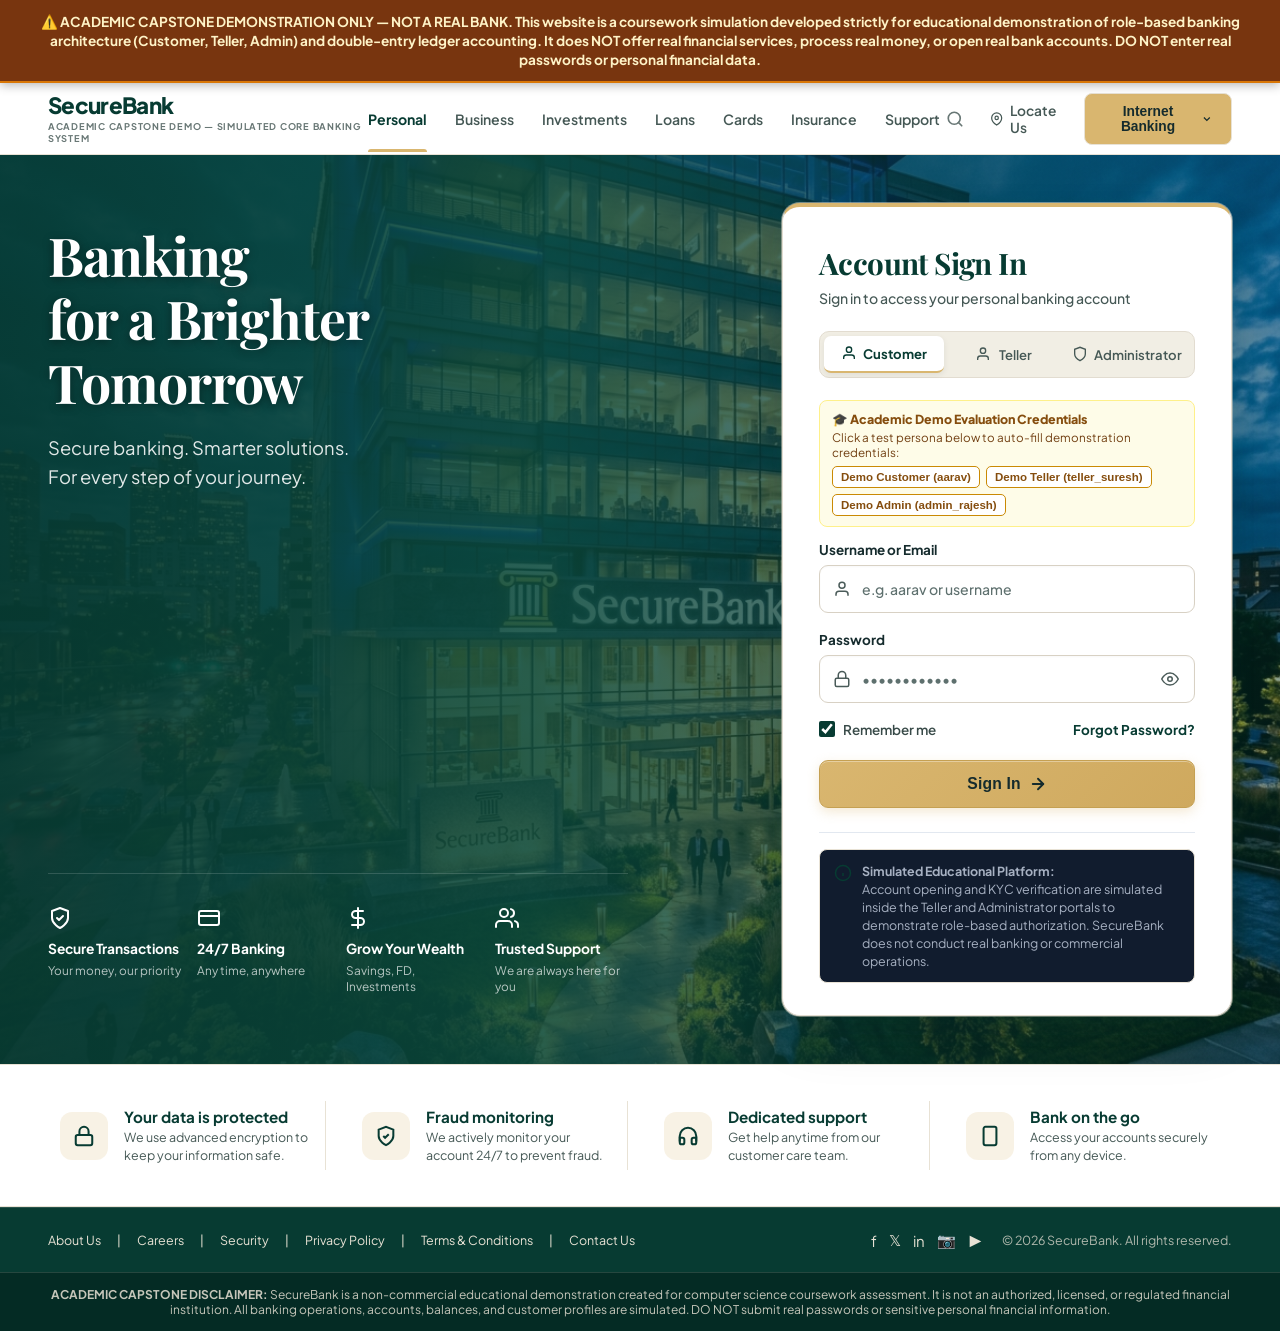
==== commit e79a9c94: "Fix SecureBank security vulnerabilities" ====
--- a/src/main/resources/web/index.html
+++ b/src/main/resources/web/index.html
@@ -3,13 +3,86 @@
 <head>
     <meta charset="UTF-8">
     <meta name="viewport" content="width=device-width, initial-scale=1.0">
-    <title>SecureBank — Enterprise Core Banking Platform</title>
+    <title>SecureBank (Academic Demonstration) — Role-Based Banking Architecture</title>
+    <meta name="robots" content="noindex, nofollow">
+    <meta name="description" content="SecureBank is an educational computer science capstone software demonstration. Not a commercial bank.">
     <link rel="preconnect" href="https://fonts.googleapis.com">
     <link rel="preconnect" href="https://fonts.gstatic.com" crossorigin>
     <link href="https://fonts.googleapis.com/css2?family=Plus+Jakarta+Sans:wght@300;400;500;600;700;800&family=JetBrains+Mono:wght@400;500;600;700&display=swap" rel="stylesheet">
     <link rel="stylesheet" href="style.css">
+    <script>
+        // Synchronous pre-render session guard to prevent Flash of Unauthenticated Content (FOUC)
+        (function() {
+            try {
+                var token = sessionStorage.getItem('sb_token');
+                var userStr = sessionStorage.getItem('sb_user');
+                if (!token || !userStr) {
+                    window.location.replace('login.html');
+                    return;
+                }
+                var user = JSON.parse(userStr);
+                if (user && user.role) {
+                    document.documentElement.setAttribute('data-user-role', user.role);
+                } else {
+                    window.location.replace('login.html');
+                }
+            } catch (e) {
+                window.location.replace('login.html');
+            }
+        })();
+    </script>
+    <style>
+        /* Hide entire application shell until authenticated session is verified */
+        html:not([data-user-role]) body {
+            visibility: hidden !important;
+            opacity: 0 !important;
+            background-color: #F7F5EE;
+        }
+        /* Immediately activate the correct role portal on refresh, eliminating cross-role flash */
+        html[data-user-role="ADMIN"] #customerNav,
+        html[data-user-role="ADMIN"] #customerView,
+        html[data-user-role="ADMIN"] #tellerNav,
+        html[data-user-role="ADMIN"] #tellerView {
+            display: none !important;
+        }
+        html[data-user-role="ADMIN"] #adminNav {
+            display: block !important;
+        }
+        html[data-user-role="ADMIN"] #adminView {
+            display: block !important;
+        }
+        html[data-user-role="TELLER"] #customerNav,
+        html[data-user-role="TELLER"] #customerView,
+        html[data-user-role="TELLER"] #adminNav,
+        html[data-user-role="TELLER"] #adminView {
+            display: none !important;
+        }
+        html[data-user-role="TELLER"] #tellerNav {
+            display: block !important;
+        }
+        html[data-user-role="TELLER"] #tellerView {
+            display: block !important;
+        }
+        html[data-user-role="CUSTOMER"] #adminNav,
+        html[data-user-role="CUSTOMER"] #adminView,
+        html[data-user-role="CUSTOMER"] #tellerNav,
+        html[data-user-role="CUSTOMER"] #tellerView {
+            display: none !important;
+        }
+        html[data-user-role="CUSTOMER"] #customerNav {
+            display: block !important;
+        }
+        html[data-user-role="CUSTOMER"] #customerView {
+            display: block !important;
+        }
+    </style>
 </head>
 <body>
+
+    <!-- ACADEMIC DEMONSTRATION MANDATORY DISCLAIMER BANNER -->
+    <div class="academic-disclaimer-banner" role="alert" style="background:#78350F; color:#FEF3C7; padding:10px 20px; font-size:0.82rem; font-weight:700; line-height:1.4; border-bottom:2px solid #D97706; text-align:center; position:sticky; top:0; z-index:99999; box-shadow:0 2px 10px rgba(0,0,0,0.3);">
+        ⚠️ ACADEMIC CAPSTONE DEMONSTRATION ONLY — NOT A REAL BANK. This website is a coursework simulation developed strictly for educational demonstration of role-based banking architecture (Customer, Teller, Admin) and double-entry ledger accounting. It does NOT offer real financial services, process real money, or open real bank accounts. DO NOT enter real passwords or personal financial data.
+    </div>
 
     <div class="app-shell">
 
@@ -655,9 +728,9 @@
                                     <div class="qa-icon-circle blue"><svg viewBox="0 0 24 24" width="14" height="14" fill="none" stroke="currentColor" stroke-width="2"><line x1="7" y1="17" x2="17" y2="7"/><polyline points="7 7 17 7 17 17"/></svg></div>
                                     <span class="qa-tile-title">Send</span>
                                 </div>
-                                <div class="qa-tile" onclick="openDepositModal()">
-                                    <div class="qa-icon-circle green"><svg viewBox="0 0 24 24" width="14" height="14" fill="none" stroke="currentColor" stroke-width="2"><line x1="12" y1="5" x2="12" y2="19"/><line x1="5" y1="12" x2="19" y2="12"/></svg></div>
-                                    <span class="qa-tile-title">Deposit</span>
+                                <div class="qa-tile" onclick="showAllTransactionsModal()">
+                                    <div class="qa-icon-circle green"><svg viewBox="0 0 24 24" width="14" height="14" fill="none" stroke="currentColor" stroke-width="2"><path d="M14 2H6a2 2 0 0 0-2 2v16a2 2 0 0 0 2 2h12a2 2 0 0 0 2-2V8z"/><polyline points="14 2 14 8 20 8"/><line x1="16" y1="13" x2="8" y2="13"/><line x1="16" y1="17" x2="8" y2="17"/></svg></div>
+                                    <span class="qa-tile-title">Statement</span>
                                 </div>
                                 <div class="qa-tile" onclick="openBillsModal()">
                                     <div class="qa-icon-circle pink"><svg viewBox="0 0 24 24" width="14" height="14" fill="none" stroke="currentColor" stroke-width="2"><rect x="3" y="4" width="18" height="18" rx="2" ry="2"/><line x1="16" y1="2" x2="16" y2="6"/><line x1="8" y1="2" x2="8" y2="6"/><line x1="3" y1="10" x2="21" y2="10"/></svg></div>
@@ -1787,6 +1860,17 @@
                         <label>4-Digit Security PIN</label>
                         <input type="password" id="fdPinInput" class="form-control" maxlength="4" placeholder="Enter PIN" required>
                     </div>
+
+                    <!-- Customer Active FDs Section -->
+                    <div style="margin-top:18px; border-top:1px solid var(--sb-border); padding-top:14px;">
+                        <div style="display:flex; justify-content:space-between; align-items:center; margin-bottom:10px;">
+                            <label style="font-weight:700; font-size:0.85rem; color:var(--text-primary); margin-bottom:0;">Your Active Fixed Deposits</label>
+                            <button type="button" class="btn-primary-compact" style="padding:3px 8px; font-size:0.72rem;" onclick="loadCustomerFixedDeposits()">Refresh List</button>
+                        </div>
+                        <div id="customerFdList" style="display:flex; flex-direction:column; gap:8px; max-height:160px; overflow-y:auto;">
+                            <div style="font-size:0.8rem; color:var(--text-muted); text-align:center; padding:10px;">Loading your fixed deposits...</div>
+                        </div>
+                    </div>
                 </div>
                 <div class="modal-footer">
                     <button type="button" class="btn-secondary" onclick="closeModal('fdModal')">Cancel</button>
@@ -2056,6 +2140,17 @@
                     <div style="text-align:right;">
                         <div style="font-size:0.72rem; color:var(--text-muted);">Interest Rate</div>
                         <div style="font-size:0.95rem; font-weight:700; color:var(--success-green);">9.50% p.a.</div>
+                    </div>
+                </div>
+
+                <!-- Customer Active Loans List -->
+                <div style="margin-top:16px; border-top:1px solid var(--sb-border); padding-top:14px;">
+                    <div style="display:flex; justify-content:space-between; align-items:center; margin-bottom:8px;">
+                        <label style="font-weight:700; font-size:0.85rem; color:var(--text-primary); margin-bottom:0;">Your Loan Portfolio</label>
+                        <button type="button" class="btn-primary-compact" style="padding:3px 8px; font-size:0.72rem;" onclick="loadCustomerLoansList()">Refresh List</button>
+                    </div>
+                    <div id="customerLoanList" style="display:flex; flex-direction:column; gap:8px; max-height:160px; overflow-y:auto;">
+                        <div style="font-size:0.8rem; color:var(--text-muted); text-align:center; padding:10px;">Loading loan portfolio...</div>
                     </div>
                 </div>
             </div>
@@ -2448,7 +2543,7 @@
                             <div>
                                 <span class="badge-pill" style="background:#FEF3C7; color:#D97706; font-size:0.7rem; margin-bottom:4px; display:inline-block;">High Value Cheque Clearing</span>
                                 <div style="font-weight:700; font-size:0.88rem; color:var(--text-primary);">Aarav Sharma &bull; A/C 1001</div>
-                                <div style="font-size:0.75rem; color:var(--text-muted); margin-top:2px;">Cheque #409218 &bull; HDFC Bank Drawee &bull; Amount: <strong>&#8377; 2,50,000.00</strong></div>
+                                <div style="font-size:0.75rem; color:var(--text-muted); margin-top:2px;">Cheque #409218 &bull; Demo Clearing Drawee &bull; Amount: <strong>&#8377; 2,50,000.00</strong></div>
                             </div>
                             <div style="display:flex; gap:8px;">
                                 <button type="button" class="btn-primary-compact" style="background:#16A34A; border-color:#16A34A;" onclick="resolvePendingTxn('pendingItem1', 'Approved')">Approve</button>
@@ -2552,7 +2647,7 @@
                 <div style="display:grid; grid-template-columns:repeat(2, 1fr); gap:12px; margin-bottom:16px;">
                     <div style="background:var(--sb-card-secondary-bg); border:1px solid var(--sb-card-border); border-radius:var(--radius-sm); padding:12px;">
                         <div style="font-size:0.7rem; color:var(--text-muted); text-transform:uppercase; font-weight:700;">JVM Runtime</div>
-                        <div style="font-weight:800; font-size:1.05rem; color:var(--primary-accent); margin-top:2px;">Java 17 (LTS) HotSpot</div>
+                        <div style="font-weight:800; font-size:1.05rem; color:var(--primary-accent); margin-top:2px;">Java 25 (LTS) HotSpot</div>
                         <div style="font-size:0.72rem; color:#16A34A; margin-top:2px;">● Uptime: 99.998%</div>
                     </div>
                     <div style="background:var(--sb-card-secondary-bg); border:1px solid var(--sb-card-border); border-radius:var(--radius-sm); padding:12px;">
@@ -2824,5 +2919,9 @@
 
     <!-- CONTROLLER SCRIPT -->
     <script src="app.js"></script>
+    <!-- BOTTOM ACADEMIC DISCLAIMER BAR -->
+    <div style="font-size:0.75rem; color:#455855; text-align:center; padding:14px 24px; background:#F1EEE4; border-top:1px solid #E8E2D5; margin-top:32px;">
+        <strong>ACADEMIC CAPSTONE DISCLAIMER:</strong> SecureBank is a non-commercial educational demonstration created for computer science coursework assessment. It is not an authorized, licensed, or regulated financial institution. All banking operations, accounts, balances, and customer profiles are simulated. DO NOT submit real passwords or sensitive personal financial information.
+    </div>
 </body>
 </html>
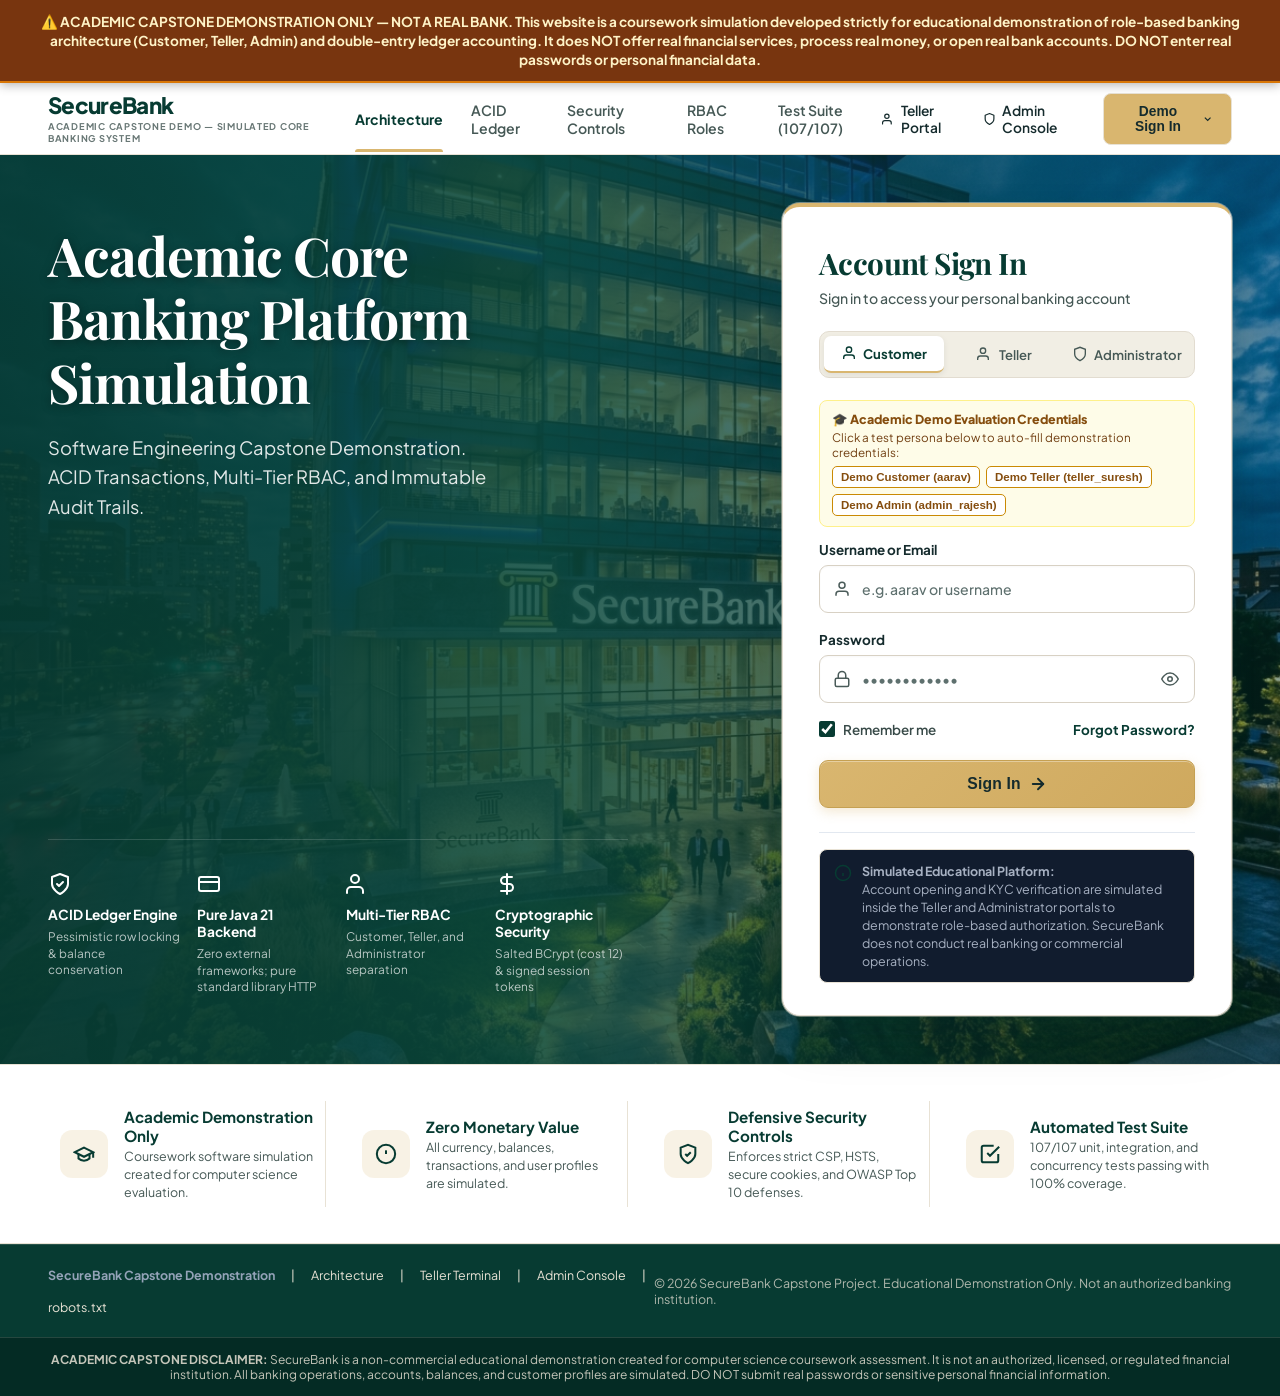
==== commit 26ba9084: "Fix SecureBank security vulnerabilities" ====
--- a/src/main/resources/web/index.html
+++ b/src/main/resources/web/index.html
@@ -180,8 +180,8 @@
                 <!-- Promotional Sidebar Card matching screenshot -->
                 <div class="sidebar-promo-card" onclick="openPromoGrowthModal()" title="Explore Savings & Investment">
                     <div class="promo-gold-waves"></div>
-                    <div class="promo-title">Your Financial Growth Partner</div>
-                    <div class="promo-sub">Explore savings, investment and more</div>
+                    <div class="promo-title">System Architecture</div>
+                    <div class="promo-sub">ACID Ledger & Security Model</div>
                 </div>
 
                 <div class="sidebar-logout-btn" onclick="handleLogout()">
@@ -2066,14 +2066,14 @@
                         <svg viewBox="0 0 24 24" width="28" height="28" fill="none" stroke="currentColor" stroke-width="2"><path d="M3 18v-6a9 9 0 0 1 18 0v6"/><path d="M21 19a2 2 0 0 1-2 2h-1a2 2 0 0 1-2-2v-3a2 2 0 0 1 2-2h3zM3 19a2 2 0 0 0 2 2h1a2 2 0 0 0 2-2v-3a2 2 0 0 0-2-2H3z"/></svg>
                     </div>
                     <div>
-                        <div style="font-weight:800; font-size:1.0rem; color:var(--primary-accent);">Toll-Free Priority Support</div>
-                        <div style="font-size:1.15rem; font-weight:800; color:var(--primary-blue);">1800 123 4567</div>
-                        <div style="font-size:0.7rem; color:#3B82F6;">Available 24 hours a day, 7 days a week</div>
+                        <div style="font-weight:800; font-size:1.0rem; color:var(--primary-accent);">Academic Project Help Desk</div>
+                        <div style="font-size:1.15rem; font-weight:800; color:var(--primary-blue);">Demonstration Software Lab</div>
+                        <div style="font-size:0.7rem; color:#3B82F6;">Self-Hosted Educational Assessment Lab</div>
                     </div>
                 </div>
                 <div style="display:flex; flex-direction:column; gap:8px; font-size:0.82rem; color:var(--text-secondary); margin-top:10px;">
-                    <div><strong>Official Support:</strong> support@securebank.com</div>
-                    <div><strong>Headquarters:</strong> Central Flagship Branch, Nariman Point, Mumbai 400021</div>
+                    <div><strong>Demonstration Role:</strong> Software Engineering Capstone</div>
+                    <div><strong>Architecture:</strong> Java 21, ACID Double-Entry Ledger, RBAC</div>
                 </div>
                 <form id="helpContactForm" onsubmit="handleHelpSubmit(event)" style="display:flex; flex-direction:column; gap:10px; margin-top:12px;">
                     <div class="form-group">
@@ -2469,10 +2469,10 @@
                     <div style="text-align:center; border-bottom:1px solid var(--border, #E8E2D5); padding-bottom:12px; margin-bottom:14px;">
                         <div style="display:flex; justify-content:center; align-items:center; gap:8px;">
                             <svg viewBox="0 0 24 24" width="22" height="22" fill="none" stroke="var(--primary-dark, #073B32)" stroke-width="2.5"><polygon points="12 2 2 7 12 12 22 7 12 2"/><polyline points="2 17 12 22 22 17"/><polyline points="2 12 12 17 22 12"/></svg>
-                            <span style="font-size:1.15rem; font-weight:800; color:var(--text-main, #152B2D); letter-spacing:0.5px;">SECUREBANK INDIA</span>
-                        </div>
-                        <div style="font-size:0.75rem; color:var(--text-muted, #455855); margin-top:4px;">Main Flagship Branch &bull; Teller Counter TLR-001</div>
-                        <div style="font-size:0.72rem; color:var(--text-muted, #455855);">Official Teller Counter Receipt &bull; RBI Regulated</div>
+                            <span style="font-size:1.15rem; font-weight:800; color:var(--text-main, #152B2D); letter-spacing:0.5px;">SECUREBANK (ACADEMIC LAB)</span>
+                        </div>
+                        <div style="font-size:0.75rem; color:var(--text-muted, #455855); margin-top:4px;">Simulated Campus Branch &bull; Terminal TLR-001</div>
+                        <div style="font-size:0.72rem; color:var(--text-muted, #455855);">Simulated Teller Counter Receipt &bull; Academic Demonstration</div>
                     </div>
 
                     <div style="display:flex; flex-direction:column; gap:8px; font-size:0.82rem;">
@@ -2772,25 +2772,25 @@
     <div class="modal-overlay" id="promoGrowthModal">
         <div class="modal-card" style="max-width: 520px;">
             <div class="modal-header">
-                <h3>Your Financial Growth Partner</h3>
+                <h3>Core Banking Architecture Overview</h3>
                 <button class="modal-close-btn" onclick="closeModal('promoGrowthModal')">&times;</button>
             </div>
             <div class="modal-body">
                 <div style="background:linear-gradient(135deg, #0F172A 0%, #1E293B 100%); color:#F8FAFC; border-radius:var(--radius-sm); padding:18px; margin-bottom:14px;">
-                    <div style="color:#FBBF24; font-size:0.75rem; text-transform:uppercase; font-weight:700; letter-spacing:0.5px;">Exclusive Wealth Advisory</div>
-                    <div style="font-size:1.2rem; font-weight:800; margin-top:4px;">Accelerate Your Financial Journey</div>
+                    <div style="color:#FBBF24; font-size:0.75rem; text-transform:uppercase; font-weight:700; letter-spacing:0.5px;">Core Banking Architecture</div>
+                    <div style="font-size:1.2rem; font-weight:800; margin-top:4px;">ACID Ledger & Security Model</div>
                     <p style="font-size:0.8rem; color:#455855; margin-top:6px; line-height:1.4;">
-                        Grow your wealth with tailored investment portfolios, tax-optimized sovereign bonds, and guaranteed high-yield fixed deposits with zero commission.
+                        SecureBank demonstrates double-entry bookkeeping, strict balance conservation, pessimistic row-level locking (SELECT ... FOR UPDATE), and role-based access control.
                     </p>
                 </div>
                 <div style="display:flex; flex-direction:column; gap:8px; font-size:0.82rem;">
                     <div style="padding:10px 12px; border:1px solid var(--sb-card-border); border-radius:6px; display:flex; justify-content:space-between; align-items:center;">
-                        <div><strong>Mutual Fund Systematic Investment Plan (SIP)</strong><div style="font-size:0.72rem; color:var(--text-muted);">Start from ₹500/month in top-rated index funds</div></div>
-                        <button type="button" class="btn-primary-compact" onclick="showToast('Mutual Fund SIP portal opening...', 'info'); closeModal('promoGrowthModal');">Start SIP</button>
+                        <div><strong>Double-Entry Ledger Principle</strong><div style="font-size:0.72rem; color:var(--text-muted);">Debits must strictly equal credits across all transaction pairs</div></div>
+                        <span style="font-size:0.75rem; font-weight:700; color:var(--sb-accent);">Verified</span>
                     </div>
                     <div style="padding:10px 12px; border:1px solid var(--sb-card-border); border-radius:6px; display:flex; justify-content:space-between; align-items:center;">
-                        <div><strong>High-Yield Fixed Deposit (7.75% p.a.)</strong><div style="font-size:0.72rem; color:var(--text-muted);">Tax-saving tenure with quarterly compounding</div></div>
-                        <button type="button" class="btn-primary-compact" onclick="closeModal('promoGrowthModal'); openFdModal();">Open FD</button>
+                        <div><strong>Compound Interest Simulation</strong><div style="font-size:0.72rem; color:var(--text-muted);">A = P(1 + r/n)^(nt) calculated quarterly for simulated FDs</div></div>
+                        <button type="button" class="btn-primary-compact" onclick="closeModal('promoGrowthModal'); openFdModal();">Simulate FD</button>
                     </div>
                 </div>
             </div>
@@ -2823,7 +2823,7 @@
                     </button>
                     <button type="button" class="btn-secondary" style="text-align:left; justify-content:flex-start; padding:10px 14px;" onclick="requestChequeBook()">
                         <svg viewBox="0 0 24 24" width="16" height="16" fill="none" stroke="currentColor" stroke-width="2"><path d="M4 19.5A2.5 2.5 0 0 1 6.5 17H20"/><path d="M6.5 2H20v20H6.5A2.5 2.5 0 0 1 4 19.5v-15A2.5 2.5 0 0 1 6.5 2z"/></svg>
-                        <span>Request Cheque Book</span>
+                        <span>Request Simulated Cheque Leaf</span>
                     </button>
                 </div>
             </div>
